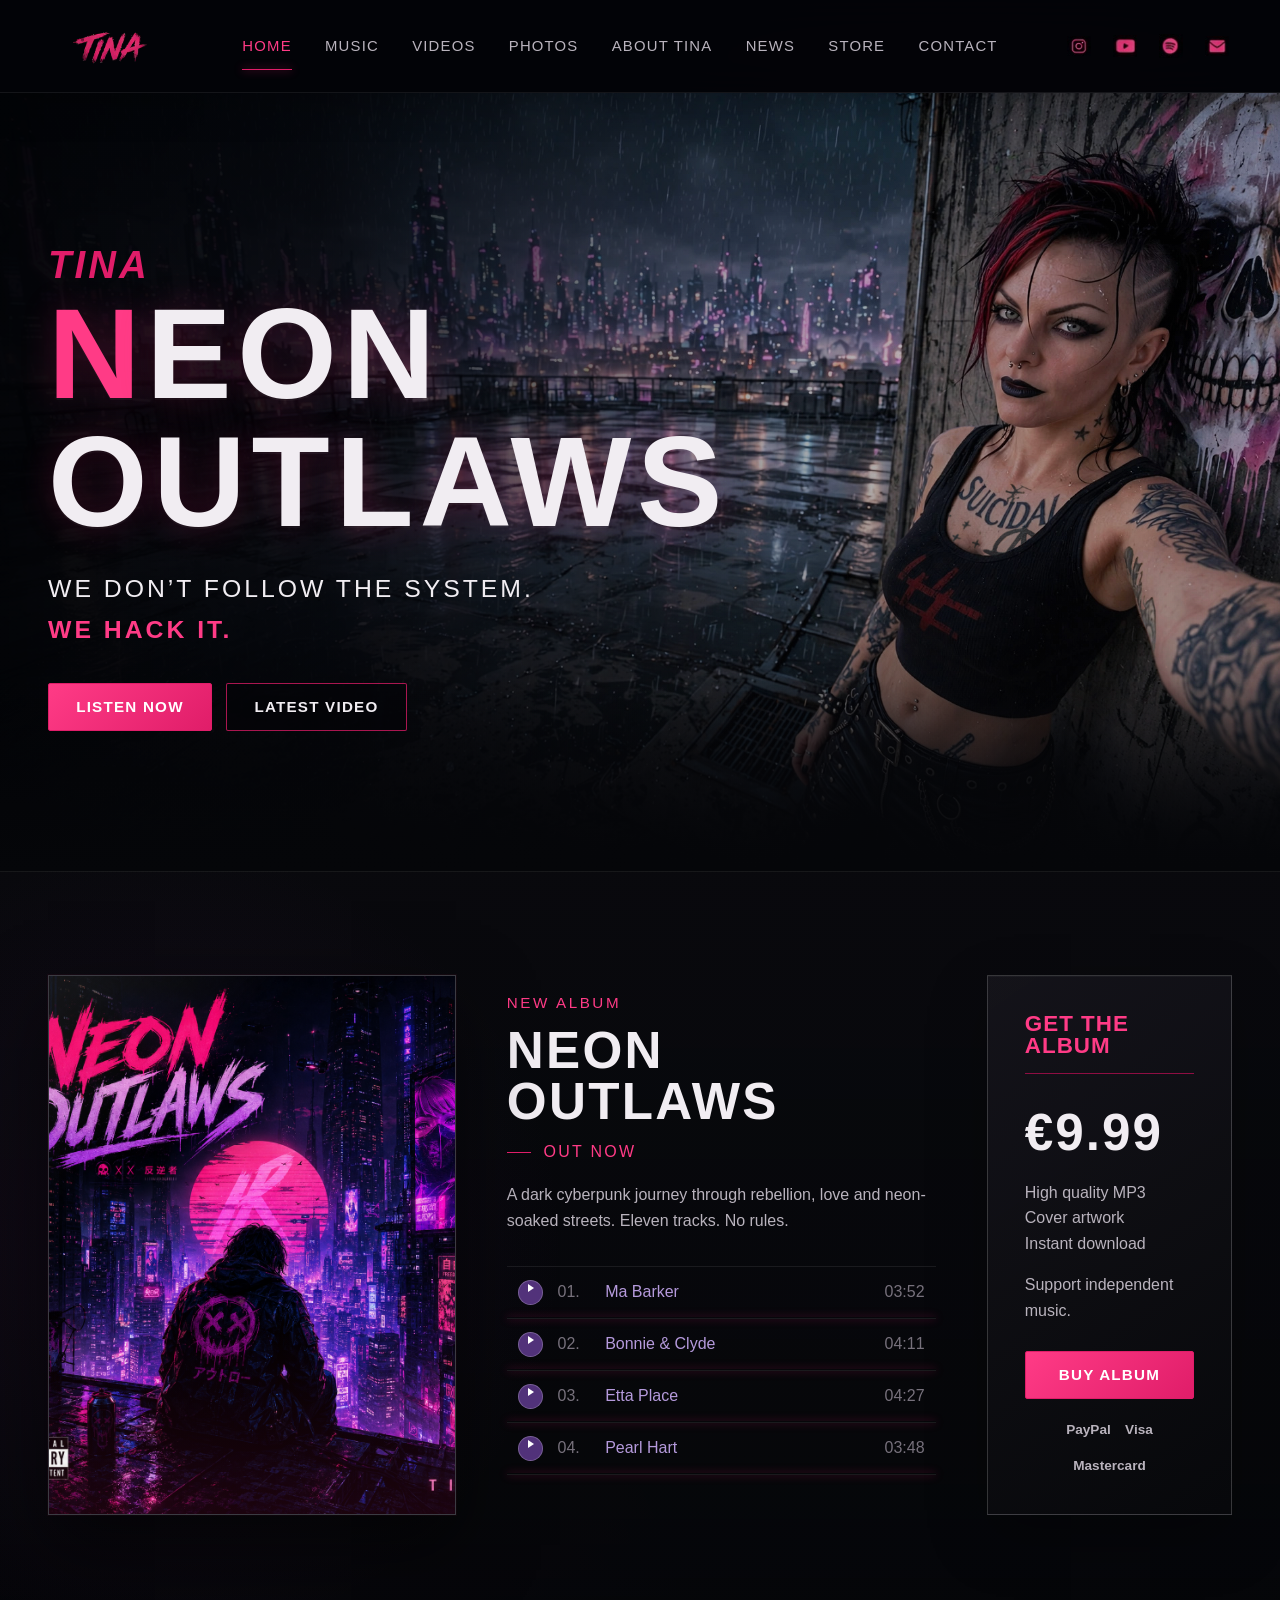
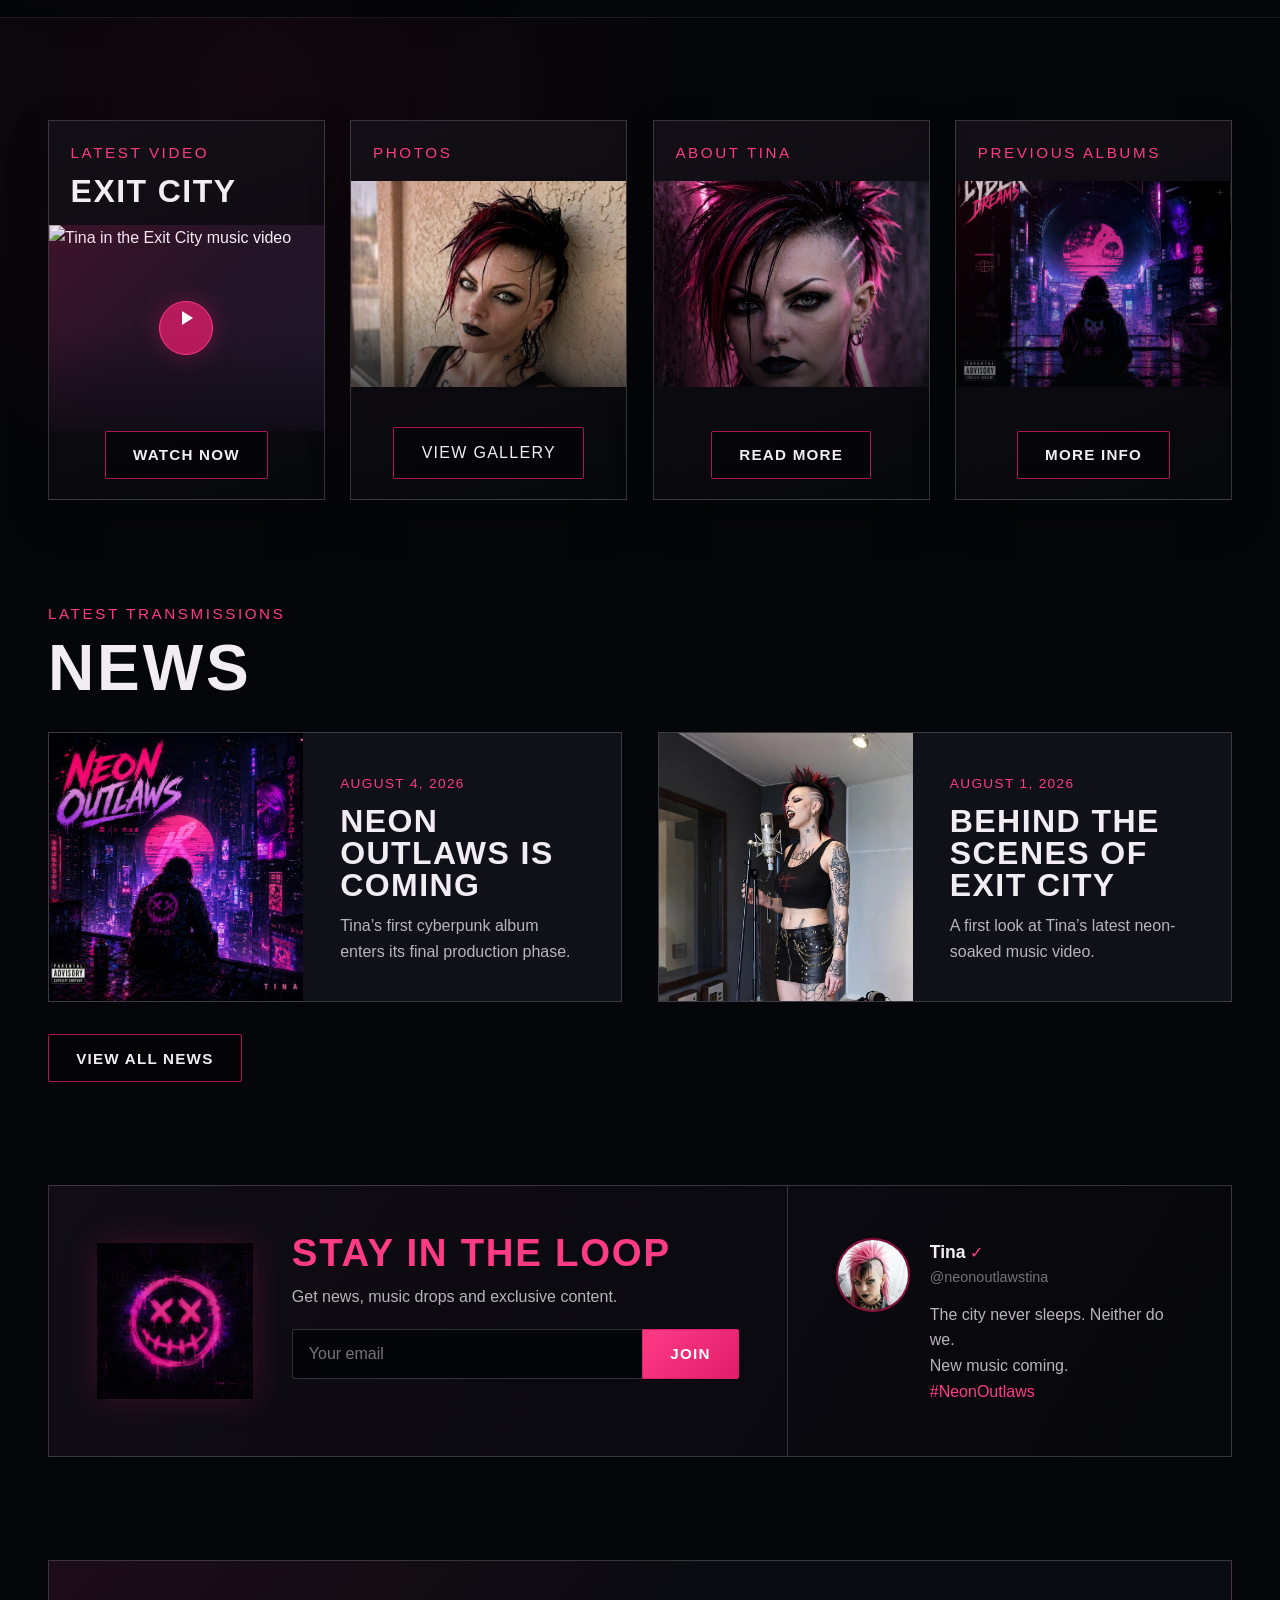
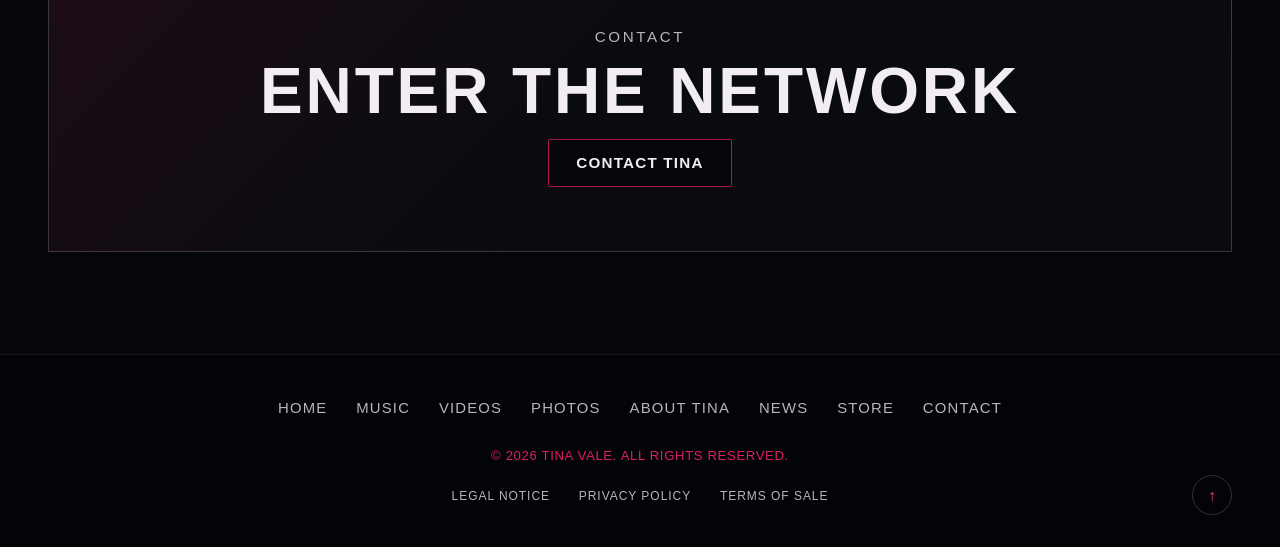
==== index.html @ 56cd0d4b "Add files via upload" ====
<!DOCTYPE html>
<html lang="en">
<head>
    <meta charset="UTF-8">
    <meta name="viewport" content="width=device-width, initial-scale=1.0">

    <title>Tina Vale</title>
    <meta
        name="description"
        content="Official website of Tina. Discover the cyberpunk album Neon Outlaws, music videos, photos, news and exclusive releases."
    >

    <link rel="icon" href="assets/images/favicon.png" type="image/png">
    <link rel="stylesheet" href="assets/css/style.css">

    <!-- Social sharing metadata -->
    <meta property="og:type" content="website">
    <meta property="og:title" content="Tina — Neon Outlaws">
    <meta
        property="og:description"
        content="Enter Tina's cyberpunk universe and discover the album Neon Outlaws."
    >
    <meta property="og:image" content="assets/images/social-preview.jpg">
    <meta property="og:url" content="https://example.com">

    <meta name="twitter:card" content="summary_large_image">
</head>

<body>
    <a class="skip-link" href="#main-content">Skip to main content</a>

    <header class="site-header" id="top">
        <div class="site-header__inner">
            <a class="site-logo" href="#home" aria-label="Tina — Home">
                <img
                    src="assets/images/logo-tina.png"
                    alt="Tina"
                    width="150"
                    height="70"
                >
            </a>

            <button
                class="navigation-toggle"
                type="button"
                aria-expanded="false"
                aria-controls="main-navigation"
                aria-label="Open navigation"
            >
                <span aria-hidden="true"></span>
                <span aria-hidden="true"></span>
                <span aria-hidden="true"></span>
            </button>

            <nav
                class="main-navigation"
                id="main-navigation"
                aria-label="Main navigation"
            >
                <ul class="main-navigation__list">
                    <li><a href="#home" aria-current="page">Home</a></li>
                    <li><a href="#music">Music</a></li>
                    <li><a href="#videos">Videos</a></li>
                    <li><a href="#photos">Photos</a></li>
                    <li><a href="#about">About Tina</a></li>
                    <li><a href="#news">News</a></li>
                    <li><a href="#store">Store</a></li>
                    <li><a href="#contact">Contact</a></li>
                </ul>
            </nav>

            <nav class="social-navigation" aria-label="Social media">
    <ul class="social-navigation__list">
        <li>
            <a
                href="#"
                aria-label="Instagram"
                target="_blank"
                rel="noopener noreferrer"
            >
                <img
                    src="assets/images/icons/instaTina.jpg"
                    alt=""
                    width="24"
                    height="24"
                >
            </a>
        </li>

        <li>
            <a
                href="#"
                aria-label="YouTube"
                target="_blank"
                rel="noopener noreferrer"
            >
                <img
                    src="assets/images/icons/youtubeTina.jpg"
                    alt=""
                    width="24"
                    height="24"
                >
            </a>
        </li>

        <li>
            <a
                href="#"
                aria-label="Spotify"
                target="_blank"
                rel="noopener noreferrer"
            >
                <img
                    src="assets/images/icons/spotifyTina.jpg"
                    alt=""
                    width="24"
                    height="24"
                >
            </a>
        </li>

        <li>
            <a href="#contact" aria-label="Contact Tina">
                <img
                    src="assets/images/icons/emailTina.jpg"
                    alt=""
                    width="24"
                    height="24"
                >
            </a>
        </li>
    </ul>
</nav>
        </div>
    </header>

    <main id="main-content">
        <!-- Hero -->
        <section class="hero" id="home" aria-labelledby="hero-title">
            <div class="hero__media" aria-hidden="true">
                <picture>
                    <source
                        srcset="assets/images/hero-tina.png"
                        type="image/webp"
                    >
                    <img
                        src="assets/images/hero-tina.png"
                        alt=""
                        width="1920"
                        height="1080"
                    >
                </picture>
            </div>

            <div class="hero__content">
                <p class="hero__artist">Tina</p>

                <h1 class="hero__title" id="hero-title">
                    Neon Outlaws
                </h1>

                <p class="hero__tagline">
                    We don’t follow the system.<br>
                    <strong>We hack it.</strong>
                </p>

                <div class="hero__actions">
                    <a class="button button--primary" href="#music">
                        Listen now
                    </a>

                    <a class="button button--secondary" href="#videos">
                        Latest video
                    </a>
                </div>
            </div>
        </section>

        <!-- Album -->
        <section class="album-section" id="music" aria-labelledby="album-title">
            <div class="album-section__inner">
                <figure class="album-cover">
                    <img
                        src="assets/images/neon-outlaws-cover.png"
                        alt="Neon Outlaws album cover by Tina"
                        width="800"
                        height="800"
                    >
                </figure>

                <div class="album-details">
                    <p class="eyebrow">New album</p>
                    <h2 id="album-title">Neon Outlaws</h2>
                    <p class="album-details__status">Out now</p>

                    <p class="album-details__description">
                        A dark cyberpunk journey through rebellion, love and
                        neon-soaked streets. Eleven tracks. No rules.
                    </p>

                    <ol class="track-list" aria-label="Featured album tracks">
                        <li class="track" data-track-id="ma-barker">
                            <button
                                class="track__play"
                                type="button"
                                aria-label="Play Ma Barker"
                            >
                                Play
                            </button>

                            <span class="track__number">01.</span>
                            <span class="track__title">Ma Barker</span>
                            <time class="track__duration" datetime="PT3M52S">
                                03:52
                            </time>

                            <audio preload="none">
                                <source
                                    src="assets/audio/Ma_Barker.mp3"
                                    type="audio/mpeg"
                                >
                            </audio>
                        </li>

                        <li class="track" data-track-id="bonnie-and-clyde">
                            <button
                                class="track__play"
                                type="button"
                                aria-label="Play Bonnie and Clyde"
                            >
                                Play
                            </button>

                            <span class="track__number">02.</span>
                            <span class="track__title">Bonnie &amp; Clyde</span>
                            <time class="track__duration" datetime="PT4M11S">
                                04:11
                            </time>

                            <audio preload="none">
                                <source
                                    src="assets/audio/Bonnie_Clyde.mp3"
                                    type="audio/mpeg"
                                >
                            </audio>
                        </li>

                        <li class="track" data-track-id="Etta Place">
                            <button
                                class="track__play"
                                type="button"
                                aria-label="Play Etta Place"
                            >
                                Play
                            </button>

                            <span class="track__number">03.</span>
                            <span class="track__title">Etta Place</span>
                            <time class="track__duration" datetime="PT4M27S">
                                04:27
                            </time>

                            <audio preload="none">
                                <source
                                    src="assets/audio/Etta_Place.mp3"
                                    type="audio/mpeg"
                                >
                            </audio>
                        </li>

                        <li class="track" data-track-id="pearl-hart">
                            <button
                                class="track__play"
                                type="button"
                                aria-label="Play Pearl Hart"
                            >
                                Play
                            </button>

                            <span class="track__number">04.</span>
                            <span class="track__title">Pearl Hart</span>
                            <time class="track__duration" datetime="PT3M48S">
                                03:48
                            </time>

                            <audio preload="none">
                                <source
                                    src="assets/audio/Pearl_Hart.mp3"
                                    type="audio/mpeg"
                                >
                            </audio>
                        </li>
                    </ol>

                   
                </div>

                <aside
                    class="purchase-card"
                    id="store"
                    aria-labelledby="purchase-title"
                >
                    <h3 id="purchase-title">Get the album</h3>

                    <p class="purchase-card__price">
                        <span class="visually-hidden">Price:</span>
                        €9.99
                    </p>

                    <p>
                        High quality MP3<br>
                        Cover artwork<br>
                        Instant download
                    </p>

                    <p>Support independent music.</p>

                    <button
                        class="button button--primary purchase-button"
                        type="button"
                        data-product-id="neon-outlaws-digital"
                    >
                        Buy album
                    </button>

                    <ul
                        class="payment-methods"
                        aria-label="Future accepted payment methods"
                    >
                        <li>PayPal</li>
                        <li>Visa</li>
                        <li>Mastercard</li>
                    </ul>
                </aside>
            </div>
        </section>

        <!-- Featured content -->
        <section
            class="featured-content"
            aria-labelledby="featured-content-title"
        >
            <h2 class="visually-hidden" id="featured-content-title">
                Discover Tina
            </h2>

            <div class="card-grid">
                <article class="content-card" id="videos">
                    <p class="eyebrow">Latest video</p>
                    <h3>Exit City</h3>

                    <a class="content-card__media" href="videos.html">
                        <img
                            src="assets/images/latest-video.jpg"
                            alt="Tina in the Exit City music video"
                            width="800"
                            height="600"
                            loading="lazy"
                        >
                        <span class="content-card__play" aria-hidden="true">
                            Play
                        </span>
                    </a>

                    <a class="button button--secondary" href="videos.html">
                        Watch now
                    </a>
                </article>

                <article class="content-card" id="photos">
                    <p class="eyebrow">Photos</p>
                    <h3 class="visually-hidden">Photo gallery</h3>

                    <button class="content-card__media gallery-trigger" type="button" aria-haspopup="dialog" aria-controls="photo-gallery-modal">
                        <img
                            src="assets/images/gallery/gallery-01.jpg"
                            alt="Tina — After a recording session"
                            width="800"
                            height="600"
                            loading="lazy"
                        >
                    </button>

                    <button class="button button--secondary gallery-trigger" type="button" aria-haspopup="dialog" aria-controls="photo-gallery-modal">
                        View gallery
                    </button>
                </article>

                <article class="content-card" id="about">
                    <p class="eyebrow">About Tina</p>
                    <h3 class="visually-hidden">Tina's story</h3>

                    <a class="content-card__media" href="about.html">
                        <img
                            src="assets/images/cyberpunk_portrait_neon.jpg"
                            alt="Portrait of Tina"
                            width="800"
                            height="600"
                            loading="lazy"
                        >
                    </a>

                    <a class="button button--secondary" href="about.html">
                        Read more
                    </a>
                </article>

                <article class="content-card">
                    <p class="eyebrow">Previous Albums</p>
                    
                    <div class="content-card__media">
                        <img
                            src="assets/images/cyberdreams.png"
                            alt="Crowd silhouettes under pink stage lights"
                            width="800"
                            height="600"
                            loading="lazy"
                        >
                    </div>

                    <a class="button button--secondary" href="#news">
                        More info
                    </a>
                </article>
            </div>
        </section>

        <!-- News -->
        <section class="news-section" id="news" aria-labelledby="news-title">
            <div class="section-heading">
                <p class="eyebrow">Latest transmissions</p>
                <h2 id="news-title">News</h2>
            </div>

            <div class="news-grid">
                <article class="news-card">
                    <a href="news/neon-outlaws-release.html">
                        <img
                            src="assets/images/neon-outlaws-cover.png"
                            alt=""
                            width="900"
                            height="600"
                            loading="lazy"
                        >

                        <div class="news-card__content">
                            <time datetime="2026-08-04">August 4, 2026</time>
                            <h3>Neon Outlaws is coming</h3>
                            <p>
                                Tina’s first cyberpunk album enters its final
                                production phase.
                            </p>
                        </div>
                    </a>
                </article>

                <article class="news-card">
                    <a href="news/exit-city-video.html">
                        <img
                            src="assets/images/Tina_sing.jpg"
                            alt=""
                            width="900"
                            height="600"
                            loading="lazy"
                        >

                        <div class="news-card__content">
                            <time datetime="2026-08-01">August 1, 2026</time>
                            <h3>Behind the scenes of Exit City</h3>
                            <p>
                                A first look at Tina’s latest neon-soaked
                                music video.
                            </p>
                        </div>
                    </a>
                </article>
            </div>

            <a class="button button--secondary" href="news.html">
                View all news
            </a>
        </section>

        <!-- Newsletter and social post -->
        <section
            class="community-section"
            aria-labelledby="community-title"
        >
            <div class="newsletter">
                <img
                    class="newsletter__symbol"
                    src="assets/images/tina-symbol.png"
                    alt=""
                    width="220"
                    height="220"
                    loading="lazy"
                >

                <div class="newsletter__content">
                    <h2 id="community-title">Stay in the loop</h2>

                    <p>
                        Get news, music drops and exclusive content.
                    </p>

                    <form
                        class="newsletter-form"
                        action="#"
                        method="post"
                    >
                        <label class="visually-hidden" for="newsletter-email">
                            Email address
                        </label>

                        <input
                            id="newsletter-email"
                            name="email"
                            type="email"
                            autocomplete="email"
                            placeholder="Your email"
                            required
                        >

                        <button class="button button--primary" type="submit">
                            Join
                        </button>
                    </form>

                    <p class="form-message" aria-live="polite"></p>
                </div>
            </div>

            <article class="social-post" aria-label="Latest post from Tina">
                <img
                    class="social-post__avatar"
                    src="assets/images/gallery/gallery-05.jpg"
                    alt=""
                    width="120"
                    height="120"
                    loading="lazy"
                >

                <div class="social-post__content">
                    <header>
                        <strong>Tina</strong>
                        <span aria-label="Verified artist">✓</span>
                        <p>@neonoutlawstina</p>
                    </header>

                    <p>
                        The city never sleeps. Neither do we.<br>
                        New music coming.<br>
                        <a href="#">#NeonOutlaws</a>
                    </p>
                </div>
            </article>
        </section>

        <!-- Contact -->
        <section class="contact-section" id="contact" aria-labelledby="contact-title">
            <div class="section-heading">
                <p class="eyebrow">Contact</p>
                <h2 id="contact-title">Enter the network</h2>
            </div>

          

            <a class="button button--secondary" href="mailto:contact@example.com">
                Contact Tina
            </a>
        </section>

        <div class="gallery-modal" id="photo-gallery-modal" role="dialog" aria-modal="true" aria-labelledby="gallery-modal-title" aria-hidden="true">
            <div class="gallery-modal__backdrop" data-gallery-close></div>
            <div class="gallery-modal__dialog">
                <header class="gallery-modal__header">
                    <div><p class="eyebrow">Photos</p><h2 id="gallery-modal-title">Tina Gallery</h2></div>
                    <button class="gallery-modal__close" type="button" aria-label="Close gallery" data-gallery-close>×</button>
                </header>
                <div class="gallery-viewer">
                    <button class="gallery-viewer__arrow gallery-viewer__arrow--previous" type="button" aria-label="Previous photo" data-gallery-previous>‹</button>
                    <figure class="gallery-viewer__figure">
                        <img class="gallery-viewer__image" src="assets/images/gallery/gallery-01.jpg" alt="Tina after a recording session" width="1400" height="900">
                        <figcaption class="gallery-viewer__caption"><span data-gallery-caption>Tina — After a recording session</span><span class="gallery-viewer__counter" data-gallery-counter>1 / 6</span></figcaption>
                    </figure>
                    <button class="gallery-viewer__arrow gallery-viewer__arrow--next" type="button" aria-label="Next photo" data-gallery-next>›</button>
                </div>
                <div class="gallery-thumbnails" aria-label="Choose a photo">
                    <button class="gallery-thumbnail is-active" type="button" data-gallery-index="0" aria-label="View photo 1" aria-current="true"><img src="assets/images/gallery/gallery-01.jpg" alt="Tina after a recording session" width="240" height="160" loading="lazy"></button>
                    <button class="gallery-thumbnail" type="button" data-gallery-index="1" aria-label="View photo 2"><img src="assets/images/gallery/gallery-02.jpg" alt="Tina is eating an ice cream in her friend's yard" width="240" height="160" loading="lazy"></button>
                    <button class="gallery-thumbnail" type="button" data-gallery-index="2" aria-label="View photo 3"><img src="assets/images/gallery/gallery-03.jpg" alt="Tina as a vampire" width="240" height="160" loading="lazy"></button>
                    <button class="gallery-thumbnail" type="button" data-gallery-index="3" aria-label="View photo 4"><img src="assets/images/gallery/gallery-04.jpg" alt="Tina nun cosplay" width="240" height="160" loading="lazy"></button>
                    <button class="gallery-thumbnail" type="button" data-gallery-index="4" aria-label="View photo 5"><img src="assets/images/gallery/gallery-05.jpg" alt="Tina younger" width="240" height="160" loading="lazy"></button>
                    <button class="gallery-thumbnail" type="button" data-gallery-index="5" aria-label="View photo 6"><img src="assets/images/gallery/gallery-06.jpg" alt="Tina watches TV" width="240" height="160" loading="lazy"></button>
                </div>
            </div>
        </div>

    </main>

    <footer class="site-footer">
        <nav class="footer-navigation" aria-label="Footer navigation">
            <ul>
                <li><a href="#home">Home</a></li>
                <li><a href="#music">Music</a></li>
                <li><a href="#videos">Videos</a></li>
                <li><a href="#photos">Photos</a></li>
                <li><a href="#about">About Tina</a></li>
                <li><a href="#news">News</a></li>
                <li><a href="#store">Store</a></li>
                <li><a href="#contact">Contact</a></li>
            </ul>
        </nav>

        <p>
            © 2026 Tina Vale. All rights reserved.
        </p>

        <nav class="legal-navigation" aria-label="Legal information">
            <ul>
                <li><a href="legal-notice.html">Legal notice</a></li>
                <li><a href="privacy-policy.html">Privacy policy</a></li>
                <li><a href="terms-of-sale.html">Terms of sale</a></li>
            </ul>
        </nav>

        <a class="back-to-top" href="#top" aria-label="Back to top">
            ↑
        </a>
    </footer>

    <script src="assets/js/app.js" defer></script>
</body>
</html>
---- assets/css/style.css ----
/* =========================================================
   TINA — NEON OUTLAWS
   First visual pass
   ========================================================= */

/* ---------- Design tokens ---------- */

:root {
    --color-bg: #050609;
    --color-bg-soft: #090a0f;
    --color-panel: rgba(12, 12, 17, 0.9);
    --color-panel-soft: rgba(18, 15, 23, 0.82);
    --color-text: #f1edf2;
    --color-text-soft: #b9b3bd;
    --color-text-muted: #77717c;
    --color-accent: #e01d69;
    --color-accent-light: #ff3b86;
    --color-accent-dark: #8e0e43;
    --color-purple: #7b4bb7;
    --color-border: rgba(255, 255, 255, 0.18);
    --color-border-accent: rgba(224, 29, 105, 0.75);
    --color-shadow: rgba(0, 0, 0, 0.55);

    --font-heading: "Arial Narrow", "Roboto Condensed", "Franklin Gothic Condensed",
        Impact, sans-serif;
    --font-body: Inter, Arial, Helvetica, sans-serif;

    --site-width: 1440px;
    --header-height: 92px;
    --section-space: clamp(4rem, 8vw, 8rem);
    --gutter: clamp(1rem, 4vw, 3rem);

    --radius-small: 2px;
    --radius-medium: 5px;

    --transition-fast: 160ms ease;
    --transition-normal: 280ms ease;
}

/* ---------- Reset and base ---------- */

*,
*::before,
*::after {
    box-sizing: border-box;
}

html {
    scroll-behavior: smooth;
    scroll-padding-top: calc(var(--header-height) + 1rem);
}

body {
    margin: 0;
    min-width: 320px;
    overflow-x: hidden;
    background:
        radial-gradient(circle at 75% 10%, rgba(115, 23, 105, 0.1), transparent 32rem),
        radial-gradient(circle at 20% 45%, rgba(224, 29, 105, 0.06), transparent 28rem),
        var(--color-bg);
    color: var(--color-text);
    font-family: var(--font-body);
    font-size: 1rem;
    line-height: 1.6;
    -webkit-font-smoothing: antialiased;
    text-rendering: optimizeLegibility;
}

body::before {
    position: fixed;
    inset: 0;
    z-index: 9999;
    pointer-events: none;
    content: "";
    opacity: 0.025;
    background-image:
        repeating-linear-gradient(
            0deg,
            transparent 0,
            transparent 2px,
            rgba(255, 255, 255, 0.35) 3px
        );
}

img,
picture,
video,
canvas,
svg {
    display: block;
    max-width: 100%;
}

img {
    height: auto;
}

button,
input,
textarea,
select {
    font: inherit;
}

button,
a {
    -webkit-tap-highlight-color: transparent;
}

button {
    border: 0;
}

a {
    color: inherit;
    text-decoration: none;
}

ul,
ol {
    margin: 0;
    padding: 0;
}

li {
    list-style: none;
}

h1,
h2,
h3,
p,
figure {
    margin-top: 0;
}

h1,
h2,
h3 {
    margin-bottom: 0.75rem;
    font-family: var(--font-heading);
    font-weight: 700;
    line-height: 1;
    letter-spacing: 0.045em;
    text-transform: uppercase;
}

h1 {
    font-size: clamp(3.5rem, 10vw, 9rem);
}

h2 {
    font-size: clamp(2.3rem, 5vw, 4.8rem);
}

h3 {
    font-size: clamp(1.4rem, 2.5vw, 2rem);
}

p {
    margin-bottom: 1rem;
}

::selection {
    background: var(--color-accent);
    color: #fff;
}

/* ---------- Helpers ---------- */

.visually-hidden {
    position: absolute !important;
    width: 1px !important;
    height: 1px !important;
    padding: 0 !important;
    overflow: hidden !important;
    clip: rect(0, 0, 0, 0) !important;
    white-space: nowrap !important;
    border: 0 !important;
}

.skip-link {
    position: fixed;
    top: 1rem;
    left: 1rem;
    z-index: 10000;
    padding: 0.75rem 1rem;
    transform: translateY(-160%);
    background: var(--color-accent);
    color: #fff;
    font-weight: 700;
}

.skip-link:focus {
    transform: translateY(0);
}

.eyebrow {
    margin-bottom: 0.6rem;
    color: var(--color-accent-light);
    font-family: var(--font-heading);
    font-size: 0.95rem;
    letter-spacing: 0.17em;
    text-transform: uppercase;
}

.section-heading {
    margin-bottom: 2rem;
}

/* ---------- Buttons ---------- */

.button {
    display: inline-flex;
    min-height: 48px;
    align-items: center;
    justify-content: center;
    gap: 0.6rem;
    padding: 0.75rem 1.7rem;
    border: 1px solid var(--color-border-accent);
    border-radius: var(--radius-small);
    cursor: pointer;
    font-family: var(--font-heading);
    font-size: 0.95rem;
    font-weight: 700;
    letter-spacing: 0.08em;
    line-height: 1;
    text-align: center;
    text-transform: uppercase;
    transition:
        transform var(--transition-fast),
        background-color var(--transition-fast),
        border-color var(--transition-fast),
        box-shadow var(--transition-fast),
        color var(--transition-fast);
}

.button:hover {
    transform: translateY(-2px);
    border-color: var(--color-accent-light);
    box-shadow: 0 10px 30px rgba(224, 29, 105, 0.17);
}

.button:active {
    transform: translateY(0);
}

.button:focus-visible,
a:focus-visible,
button:focus-visible,
input:focus-visible {
    outline: 2px solid var(--color-accent-light);
    outline-offset: 4px;
}

.button--primary {
    border-color: var(--color-accent);
    background:
        linear-gradient(135deg, var(--color-accent-light), var(--color-accent));
    color: #fff;
}

.button--primary:hover {
    background:
        linear-gradient(135deg, #ff5a99, var(--color-accent-light));
}

.button--secondary {
    background: rgba(4, 4, 8, 0.58);
    color: var(--color-text);
}

/* ---------- Header ---------- */

.site-header {
    position: sticky;
    top: 0;
    z-index: 1000;
    min-height: var(--header-height);
    border-bottom: 1px solid rgba(255, 255, 255, 0.07);
    background: rgba(3, 4, 7, 0.88);
    box-shadow: 0 14px 35px rgba(0, 0, 0, 0.22);
    backdrop-filter: blur(18px);
}

.site-header__inner {
    display: grid;
    width: min(100% - (2 * var(--gutter)), var(--site-width));
    min-height: var(--header-height);
    margin-inline: auto;
    grid-template-columns: auto 1fr auto;
    align-items: center;
    gap: clamp(1.5rem, 4vw, 4rem);
}

.site-logo {
    position: relative;
    display: inline-flex;
    align-items: center;
}

.site-logo::after {
    position: absolute;
    right: 5%;
    bottom: 3px;
    left: 5%;
    height: 1px;
    content: "";
    opacity: 0;
    background: var(--color-accent);
    box-shadow: 0 0 12px var(--color-accent);
    transform: scaleX(0);
    transition:
        opacity var(--transition-normal),
        transform var(--transition-normal);
}

.site-logo:hover::after {
    opacity: 1;
    transform: scaleX(1);
}

.site-logo img {
    width: clamp(105px, 10vw, 150px);
    max-height: 66px;
    object-fit: contain;
}

.main-navigation__list,
.social-navigation__list {
    display: flex;
    align-items: center;
}

.main-navigation__list {
    justify-content: center;
    gap: clamp(1rem, 2.6vw, 2.5rem);
}

.main-navigation a,
.footer-navigation a,
.legal-navigation a {
    position: relative;
    color: var(--color-text-soft);
    font-family: var(--font-heading);
    font-size: 0.93rem;
    letter-spacing: 0.08em;
    text-transform: uppercase;
    transition: color var(--transition-fast);
}

.main-navigation a::after {
    position: absolute;
    right: 0;
    bottom: -1rem;
    left: 0;
    height: 1px;
    content: "";
    background: var(--color-accent);
    box-shadow: 0 0 8px var(--color-accent);
    transform: scaleX(0);
    transition: transform var(--transition-fast);
}

.main-navigation a:hover,
.main-navigation a[aria-current="page"],
.footer-navigation a:hover,
.legal-navigation a:hover {
    color: var(--color-accent-light);
}

.main-navigation a:hover::after,
.main-navigation a[aria-current="page"]::after {
    transform: scaleX(1);
}

.social-navigation__list {
    gap: 1rem;
}

.social-navigation a {
    display: grid;
    width: 30px;
    height: 30px;
    place-items: center;
    color: var(--color-accent);
    font-size: 0;
    transition:
        color var(--transition-fast),
        transform var(--transition-fast);
}



.social-navigation a:hover {
    color: var(--color-accent-light);
    transform: translateY(-2px) scale(1.08);
}

.navigation-toggle {
    display: none;
}

/* ---------- Hero ---------- */

.hero {
    position: relative;
    display: grid;
    min-height: min(760px, calc(100svh - var(--header-height)));
    overflow: hidden;
    isolation: isolate;
}

.hero__media {
    position: absolute;
    inset: 0;
    z-index: -3;
}

.hero__media picture,
.hero__media img {
    width: 100%;
    height: 100%;
}

.hero__media img {
    object-fit: cover;
    object-position: center 30%;
}

.hero::before {
    position: absolute;
    inset: 0;
    z-index: -2;
    content: "";
    background:
        linear-gradient(
            90deg,
            rgba(2, 3, 6, 0.98) 0%,
            rgba(3, 4, 8, 0.91) 25%,
            rgba(5, 5, 9, 0.36) 57%,
            rgba(4, 4, 8, 0.12) 100%
        ),
        linear-gradient(
            0deg,
            var(--color-bg) 0%,
            rgba(5, 6, 9, 0.12) 30%,
            transparent 60%
        );
}

.hero::after {
    position: absolute;
    inset: auto 0 0;
    z-index: -1;
    height: 12rem;
    content: "";
    background: linear-gradient(transparent, var(--color-bg));
}

.hero__content {
    width: min(100% - (2 * var(--gutter)), var(--site-width));
    margin: auto;
    padding-block: clamp(5rem, 11vw, 9rem);
}

.hero__content > * {
    max-width: 660px;
}

.hero__artist {
    margin-bottom: -0.3rem;
    color: var(--color-accent);
    font-family: var(--font-heading);
    font-size: clamp(1.5rem, 3vw, 2.5rem);
    font-style: italic;
    font-weight: 800;
    letter-spacing: 0.08em;
    text-transform: uppercase;
}

.hero__title {
    max-width: 800px;
    margin-bottom: 1.4rem;
    color: var(--color-text);
    text-shadow:
        0 2px 0 rgba(255, 255, 255, 0.04),
        0 0 35px rgba(224, 29, 105, 0.24);
}

.hero__title::first-letter {
    color: var(--color-accent-light);
}

.hero__tagline {
    max-width: 540px;
    margin-bottom: 2rem;
    color: var(--color-text);
    font-family: var(--font-heading);
    font-size: clamp(1.1rem, 2vw, 1.55rem);
    letter-spacing: 0.12em;
    line-height: 1.65;
    text-transform: uppercase;
}

.hero__tagline strong {
    color: var(--color-accent-light);
}

.hero__actions {
    display: flex;
    flex-wrap: wrap;
    gap: 0.9rem;
}

/* ---------- Album ---------- */

.album-section {
    position: relative;
    padding: var(--section-space) var(--gutter);
    border-top: 1px solid rgba(255, 255, 255, 0.07);
    border-bottom: 1px solid rgba(255, 255, 255, 0.07);
    background:
        radial-gradient(circle at 13% 50%, rgba(126, 30, 151, 0.09), transparent 25rem),
        linear-gradient(180deg, rgba(11, 11, 16, 0.62), rgba(5, 6, 9, 0.96));
}

.album-section__inner {
    display: grid;
    width: min(100%, var(--site-width));
    margin-inline: auto;
    grid-template-columns: minmax(280px, 0.95fr) minmax(320px, 1fr) minmax(245px, 0.52fr);
    align-items: stretch;
    gap: clamp(2rem, 4vw, 4rem);
}

.album-cover {
    position: relative;
    margin: 0;
    overflow: hidden;
    border: 1px solid var(--color-border);
    background: #0d0d13;
    box-shadow:
        0 30px 70px var(--color-shadow),
        0 0 0 1px rgba(224, 29, 105, 0.05);
}

.album-cover::after {
    position: absolute;
    inset: 0;
    content: "";
    pointer-events: none;
    background:
        linear-gradient(135deg, rgba(255, 255, 255, 0.09), transparent 25%),
        linear-gradient(0deg, rgba(224, 29, 105, 0.12), transparent 40%);
    mix-blend-mode: screen;
}

.album-cover img {
    width: 100%;
    height: 100%;
    min-height: 520px;
    object-fit: cover;
    transition: transform 700ms ease;
}

.album-cover:hover img {
    transform: scale(1.025);
}

.album-details {
    align-self: center;
    padding-block: 1rem;
}

.album-details h2 {
    font-size: clamp(2.2rem, 4vw, 4rem);
}

.album-details__status {
    position: relative;
    margin-bottom: 1.1rem;
    padding-left: 2.3rem;
    color: var(--color-accent-light);
    font-family: var(--font-heading);
    letter-spacing: 0.14em;
    text-transform: uppercase;
}

.album-details__status::before {
    position: absolute;
    top: 50%;
    left: 0;
    width: 1.5rem;
    height: 1px;
    content: "";
    background: var(--color-accent);
}

.album-details__description {
    max-width: 580px;
    color: var(--color-text-soft);
}

.track-list {
    margin-block: 2rem 1.5rem;
    border-top: 1px solid rgba(255, 255, 255, 0.08);
}

.track {
    display: grid;
    min-height: 52px;
    padding: 0.55rem 0.7rem;
    border-bottom: 1px solid rgba(255, 255, 255, 0.08);
    grid-template-columns: 34px 42px minmax(0, 1fr) auto;
    align-items: center;
    gap: 0.35rem;
    color: var(--color-text-soft);
    transition:
        background-color var(--transition-fast),
        color var(--transition-fast),
        padding-left var(--transition-fast);
}

.track:hover {
    padding-left: 1rem;
    background: linear-gradient(
        90deg,
        rgba(224, 29, 105, 0.14),
        rgba(123, 75, 183, 0.04),
        transparent
    );
    color: var(--color-text);
}

.track__play {
    display: grid;
    width: 25px;
    height: 25px;
    padding: 0;
    place-items: center;
    overflow: hidden;
    border: 1px solid rgba(255, 255, 255, 0.22);
    border-radius: 50%;
    background: rgba(123, 75, 183, 0.65);
    color: transparent;
    cursor: pointer;
    font-size: 0;
    transition:
        transform var(--transition-fast),
        background-color var(--transition-fast);
}

.track__play::before {
    margin-left: 2px;
    border-top: 4px solid transparent;
    border-bottom: 4px solid transparent;
    border-left: 6px solid #fff;
    content: "";
}

.track__play:hover {
    background: var(--color-accent);
    transform: scale(1.1);
}

.track__number {
    color: var(--color-text-muted);
    font-variant-numeric: tabular-nums;
}

.track__title {
    overflow: hidden;
    color: #b59adc;
    text-overflow: ellipsis;
    white-space: nowrap;
}

.track__duration {
    color: var(--color-text-muted);
    font-variant-numeric: tabular-nums;
}

.track audio {
    display: none;
}

.purchase-card {
    display: flex;
    min-height: 100%;
    padding: clamp(1.5rem, 3vw, 2.3rem);
    border: 1px solid var(--color-border);
    background:
        linear-gradient(145deg, rgba(21, 20, 26, 0.94), rgba(7, 8, 11, 0.98));
    box-shadow:
        inset 0 1px 0 rgba(255, 255, 255, 0.035),
        0 22px 55px rgba(0, 0, 0, 0.28);
    flex-direction: column;
}

.purchase-card h3 {
    padding-bottom: 1rem;
    border-bottom: 1px solid var(--color-accent-dark);
    color: var(--color-accent-light);
    font-size: 1.4rem;
}

.purchase-card__price {
    margin-block: 0.35rem;
    color: var(--color-text);
    font-family: var(--font-heading);
    font-size: clamp(2.2rem, 4vw, 3.4rem);
    font-weight: 700;
    letter-spacing: 0.04em;
}

.purchase-card p:not(.purchase-card__price) {
    color: var(--color-text-soft);
}

.purchase-button {
    width: 100%;
    margin-top: auto;
}

.payment-methods {
    display: flex;
    margin-top: 1.25rem;
    flex-wrap: wrap;
    justify-content: center;
    gap: 0.9rem;
    color: var(--color-text-soft);
    font-size: 0.85rem;
    font-weight: 700;
}

/* ---------- Featured cards ---------- */

.featured-content,
.news-section,
.community-section,
.contact-section {
    width: min(100% - (2 * var(--gutter)), var(--site-width));
    margin-inline: auto;
}

.featured-content {
    padding-block: var(--section-space);
}

.card-grid {
    display: grid;
    grid-template-columns: repeat(4, minmax(0, 1fr));
    gap: clamp(1rem, 2vw, 1.7rem);
}

.content-card {
    display: flex;
    min-width: 0;
    overflow: hidden;
    border: 1px solid var(--color-border);
    background:
        linear-gradient(160deg, rgba(20, 16, 24, 0.88), rgba(7, 8, 11, 0.96));
    box-shadow: 0 18px 40px rgba(0, 0, 0, 0.22);
    flex-direction: column;
    transition:
        transform var(--transition-normal),
        border-color var(--transition-normal),
        box-shadow var(--transition-normal);
}

.content-card:hover {
    border-color: rgba(224, 29, 105, 0.58);
    box-shadow:
        0 26px 52px rgba(0, 0, 0, 0.35),
        0 0 24px rgba(224, 29, 105, 0.08);
    transform: translateY(-6px);
}

.content-card > .eyebrow,
.content-card > h3 {
    margin-inline: 1.35rem;
}

.content-card > .eyebrow {
    margin-top: 1.25rem;
}

.content-card__media {
    position: relative;
    display: block;
    aspect-ratio: 4 / 3;
    margin-top: 0.35rem;
    overflow: hidden;
    background:
        linear-gradient(135deg, rgba(224, 29, 105, 0.13), rgba(123, 75, 183, 0.12)),
        #111118;
}

.content-card__media::after {
    position: absolute;
    inset: 0;
    content: "";
    pointer-events: none;
    background:
        linear-gradient(0deg, rgba(6, 7, 10, 0.62), transparent 50%),
        linear-gradient(135deg, rgba(224, 29, 105, 0.1), transparent 45%);
}

.content-card__media img {
    width: 100%;
    height: 100%;
    object-fit: cover;
    filter: saturate(0.9) contrast(1.04);
    transition:
        filter var(--transition-normal),
        transform 700ms ease;
}

.content-card:hover .content-card__media img {
    filter: saturate(1.12) contrast(1.08);
    transform: scale(1.04);
}

.content-card__play {
    position: absolute;
    top: 50%;
    left: 50%;
    z-index: 2;
    display: grid;
    width: 54px;
    height: 54px;
    place-items: center;
    border: 1px solid var(--color-accent-light);
    border-radius: 50%;
    background: rgba(224, 29, 105, 0.78);
    color: #fff;
    font-size: 0;
    transform: translate(-50%, -50%);
    box-shadow: 0 0 25px rgba(224, 29, 105, 0.35);
}

.content-card__play::before {
    margin-left: 3px;
    border-top: 7px solid transparent;
    border-bottom: 7px solid transparent;
    border-left: 11px solid #fff;
    content: "";
}

.content-card > .button {
    align-self: center;
    margin: 1.25rem;
    margin-top: auto;
}

/* ---------- News ---------- */

.news-section {
    padding-bottom: var(--section-space);
}

.news-grid {
    display: grid;
    margin-bottom: 2rem;
    grid-template-columns: repeat(2, minmax(0, 1fr));
    gap: clamp(1.2rem, 3vw, 2.2rem);
}

.news-card {
    overflow: hidden;
    border: 1px solid var(--color-border);
    background: var(--color-panel);
    transition:
        border-color var(--transition-normal),
        transform var(--transition-normal);
}

.news-card:hover {
    border-color: var(--color-border-accent);
    transform: translateY(-4px);
}

.news-card > a {
    display: grid;
    height: 100%;
    grid-template-columns: minmax(170px, 0.8fr) 1fr;
}

.news-card img {
    width: 100%;
    height: 100%;
    min-height: 250px;
    object-fit: cover;
}

.news-card__content {
    align-self: center;
    padding: clamp(1.4rem, 3vw, 2.3rem);
}

.news-card time {
    color: var(--color-accent-light);
    font-family: var(--font-heading);
    font-size: 0.85rem;
    letter-spacing: 0.1em;
    text-transform: uppercase;
}

.news-card h3 {
    margin-top: 0.6rem;
}

.news-card p {
    margin-bottom: 0;
    color: var(--color-text-soft);
}

/* ---------- Community ---------- */

.community-section {
    display: grid;
    margin-bottom: var(--section-space);
    border: 1px solid var(--color-border);
    background:
        linear-gradient(120deg, rgba(18, 13, 22, 0.9), rgba(7, 8, 11, 0.96));
    grid-template-columns: minmax(0, 1.25fr) minmax(300px, 0.75fr);
}

.newsletter {
    display: grid;
    padding: clamp(1.5rem, 4vw, 3rem);
    border-right: 1px solid var(--color-border);
    grid-template-columns: minmax(120px, 0.35fr) minmax(0, 1fr);
    align-items: center;
    gap: clamp(1rem, 3vw, 2.5rem);
}

.newsletter__symbol {
    width: min(100%, 190px);
    justify-self: center;
    opacity: 0.88;
    filter: drop-shadow(0 0 16px rgba(224, 29, 105, 0.25));
}

.newsletter h2 {
    color: var(--color-accent-light);
    font-size: clamp(1.6rem, 3vw, 2.6rem);
}

.newsletter p {
    color: var(--color-text-soft);
}

.newsletter-form {
    display: flex;
    margin-top: 1.2rem;
}

.newsletter-form input {
    min-width: 0;
    min-height: 48px;
    padding: 0.7rem 1rem;
    border: 1px solid var(--color-border);
    border-right: 0;
    border-radius: var(--radius-small) 0 0 var(--radius-small);
    outline: 0;
    background: rgba(2, 3, 6, 0.7);
    color: var(--color-text);
    flex: 1;
}

.newsletter-form input::placeholder {
    color: var(--color-text-muted);
}

.newsletter-form .button {
    border-radius: 0 var(--radius-small) var(--radius-small) 0;
}

.form-message {
    min-height: 1.5em;
    margin: 0.5rem 0 0;
    font-size: 0.9rem;
}

.social-post {
    display: grid;
    padding: clamp(1.5rem, 4vw, 3rem);
    grid-template-columns: auto minmax(0, 1fr);
    align-content: center;
    gap: 1.25rem;
}

.social-post__avatar {
    width: 74px;
    height: 74px;
    border: 2px solid var(--color-accent-dark);
    border-radius: 50%;
    object-fit: cover;
}

.social-post header {
    margin-bottom: 0.8rem;
}

.social-post header strong {
    font-size: 1.1rem;
}

.social-post header span {
    color: var(--color-accent-light);
}

.social-post header p {
    margin: 0;
    color: var(--color-text-muted);
    font-size: 0.9rem;
}

.social-post__content > p {
    margin: 0;
    color: var(--color-text-soft);
}

.social-post a {
    color: var(--color-accent-light);
}

/* ---------- Contact ---------- */

.contact-section {
    margin-bottom: var(--section-space);
    padding: clamp(2rem, 5vw, 4rem);
    border: 1px solid var(--color-border);
    background:
        linear-gradient(135deg, rgba(224, 29, 105, 0.09), transparent 45%),
        var(--color-panel);
    text-align: center;
}

.contact-section .section-heading {
    margin-bottom: 1rem;
}

.contact-section p {
    max-width: 620px;
    margin-inline: auto;
    color: var(--color-text-soft);
}

/* ---------- Footer ---------- */

.site-footer {
    position: relative;
    padding: 2.5rem var(--gutter);
    border-top: 1px solid rgba(255, 255, 255, 0.08);
    background: #030407;
    color: var(--color-text-muted);
    text-align: center;
}

.footer-navigation ul,
.legal-navigation ul {
    display: flex;
    flex-wrap: wrap;
    justify-content: center;
    gap: 0.8rem 1.8rem;
}

.site-footer > p {
    margin-block: 1.5rem 1rem;
    color: var(--color-accent);
    font-size: 0.82rem;
    letter-spacing: 0.05em;
    text-transform: uppercase;
}

.legal-navigation a {
    font-size: 0.75rem;
}

.back-to-top {
    position: absolute;
    right: var(--gutter);
    bottom: 2rem;
    display: grid;
    width: 40px;
    height: 40px;
    place-items: center;
    border: 1px solid var(--color-border);
    border-radius: 50%;
    color: var(--color-accent-light);
    transition:
        border-color var(--transition-fast),
        background-color var(--transition-fast),
        transform var(--transition-fast);
}

.back-to-top:hover {
    border-color: var(--color-accent);
    background: rgba(224, 29, 105, 0.1);
    transform: translateY(-3px);
}

/* ---------- Missing image placeholders ---------- */

img[src=""],
img:not([src]) {
    visibility: hidden;
}

.album-cover,
.content-card__media,
.news-card,
.social-post__avatar,
.hero__media {
    background-color: #101018;
}

/* ---------- Responsive ---------- */

@media (max-width: 1180px) {
    .site-header__inner {
        grid-template-columns: auto 1fr;
    }

    .social-navigation {
        display: none;
    }

    .album-section__inner {
        grid-template-columns: minmax(280px, 0.9fr) minmax(320px, 1.1fr);
    }

    .purchase-card {
        grid-column: 1 / -1;
        min-height: auto;
    }

    .purchase-button {
        width: min(100%, 360px);
        margin-top: 1rem;
    }

    .card-grid {
        grid-template-columns: repeat(2, minmax(0, 1fr));
    }
}

@media (max-width: 900px) {
    :root {
        --header-height: auto;
    }

    html {
        scroll-padding-top: 1rem;
    }

    .site-header {
        position: relative;
    }

    .site-header__inner {
        display: flex;
        padding-block: 1rem;
        flex-wrap: wrap;
        justify-content: space-between;
        gap: 1rem;
    }

    .main-navigation {
        width: 100%;
        order: 3;
        overflow-x: auto;
        scrollbar-width: thin;
    }

    .main-navigation__list {
        width: max-content;
        min-width: 100%;
        padding-block: 0.55rem 0.2rem;
        justify-content: flex-start;
    }

    .main-navigation a::after {
        bottom: -0.5rem;
    }

    .hero {
        min-height: 690px;
    }

    .hero__media img {
        object-position: 60% center;
    }

    .hero::before {
        background:
            linear-gradient(
                90deg,
                rgba(2, 3, 6, 0.96) 0%,
                rgba(3, 4, 8, 0.79) 48%,
                rgba(5, 5, 9, 0.22) 100%
            ),
            linear-gradient(0deg, var(--color-bg), transparent 50%);
    }

    .album-section__inner {
        grid-template-columns: 1fr;
    }

    .album-cover {
        width: min(100%, 650px);
        justify-self: center;
    }

    .album-cover img {
        min-height: auto;
        aspect-ratio: 1 / 1;
    }

    .news-card > a {
        grid-template-columns: 1fr;
    }

    .news-card img {
        min-height: 220px;
        aspect-ratio: 16 / 9;
    }

    .community-section {
        grid-template-columns: 1fr;
    }

    .newsletter {
        border-right: 0;
        border-bottom: 1px solid var(--color-border);
    }
}

@media (max-width: 680px) {
    :root {
        --gutter: 1rem;
        --section-space: 4.2rem;
    }

    body {
        font-size: 0.96rem;
    }

    .site-logo img {
        width: 110px;
    }

    .main-navigation__list {
        gap: 1.35rem;
    }

    .main-navigation a {
        font-size: 0.82rem;
    }

    .hero {
        min-height: 650px;
    }

    .hero__media img {
        object-position: 66% center;
    }

    .hero::before {
        background:
            linear-gradient(
                90deg,
                rgba(2, 3, 6, 0.92),
                rgba(3, 4, 8, 0.6) 65%,
                rgba(4, 4, 8, 0.28)
            ),
            linear-gradient(0deg, var(--color-bg), transparent 52%);
    }

    .hero__content {
        display: flex;
        min-height: 650px;
        padding-top: 6rem;
        padding-bottom: 4rem;
        justify-content: flex-end;
        flex-direction: column;
    }

    .hero__title {
        font-size: clamp(3.6rem, 18vw, 6rem);
    }

    .hero__tagline {
        font-size: 1rem;
    }

    .hero__actions {
        align-items: stretch;
        flex-direction: column;
    }

    .hero__actions .button {
        width: 100%;
    }

    .album-details h2 {
        font-size: clamp(2.4rem, 12vw, 3.7rem);
    }

    .track {
        grid-template-columns: 30px 36px minmax(0, 1fr) auto;
        padding-inline: 0.35rem;
    }

    .card-grid,
    .news-grid {
        grid-template-columns: 1fr;
    }

    .newsletter {
        grid-template-columns: 1fr;
        text-align: center;
    }

    .newsletter__symbol {
        width: 125px;
    }

    .newsletter-form {
        flex-direction: column;
        gap: 0.7rem;
    }

    .newsletter-form input,
    .newsletter-form .button {
        width: 100%;
        border: 1px solid var(--color-border);
        border-radius: var(--radius-small);
    }

    .newsletter-form .button {
        border-color: var(--color-accent);
    }

    .social-post {
        grid-template-columns: 1fr;
        text-align: center;
    }

    .social-post__avatar {
        justify-self: center;
    }

    .back-to-top {
        position: static;
        margin: 1.5rem auto 0;
    }
}

@media (prefers-reduced-motion: reduce) {
    html {
        scroll-behavior: auto;
    }

    *,
    *::before,
    *::after {
        scroll-behavior: auto !important;
        transition-duration: 0.01ms !important;
        animation-duration: 0.01ms !important;
        animation-iteration-count: 1 !important;
    }
}

.social-navigation a::before,
.social-navigation a::after {
    content: none !important;
    display: none !important;
}

.social-navigation a {
    display: flex;
    width: 30px;
    height: 30px;
    align-items: center;
    justify-content: center;
}

.social-navigation img {
    display: block;
    width: 24px;
    height: 24px;
    object-fit: contain;
}

/* =========================================================
   Album preview player
   ========================================================= */

.track {
    position: relative;
    isolation: isolate;
    --track-progress: 0%;
}

.track::before {
    position: absolute;
    right: 0;
    bottom: -1px;
    left: 0;
    z-index: -1;
    height: 2px;
    content: "";
    pointer-events: none;
    background:
        linear-gradient(
            90deg,
            var(--color-accent-light) 0 var(--track-progress),
            transparent var(--track-progress) 100%
        );
    box-shadow: 0 0 9px rgba(224, 29, 105, 0.42);
    transition: background 120ms linear;
}

.track.is-playing {
    padding-left: 1rem;
    background:
        linear-gradient(
            90deg,
            rgba(224, 29, 105, 0.2),
            rgba(123, 75, 183, 0.07),
            transparent
        );
    color: var(--color-text);
}

.track.is-playing .track__title {
    color: var(--color-accent-light);
    text-shadow: 0 0 12px rgba(224, 29, 105, 0.25);
}

.track.is-playing .track__play {
    border-color: var(--color-accent-light);
    background: var(--color-accent);
    box-shadow: 0 0 14px rgba(224, 29, 105, 0.36);
}

.track__play[data-state="pause"]::before {
    width: 8px;
    height: 9px;
    margin-left: 0;
    border: 0;
    content: "";
    background:
        linear-gradient(
            90deg,
            #fff 0 3px,
            transparent 3px 5px,
            #fff 5px 8px
        );
}

.track.has-audio-error {
    opacity: 0.58;
}

.track.has-audio-error .track__play {
    cursor: not-allowed;
    background: rgba(90, 90, 100, 0.5);
}

.track.has-audio-error .track__play::before {
    width: 8px;
    height: 1px;
    margin: 0;
    border: 0;
    background: #fff;
    content: "";
    transform: rotate(-45deg);
}


/* Photo gallery modal */
body.gallery-is-open{overflow:hidden}.gallery-trigger{font:inherit}button.content-card__media{width:100%;padding:0;border:0;color:inherit;cursor:pointer;text-align:inherit}.gallery-modal{position:fixed;inset:0;z-index:5000;display:grid;padding:clamp(.75rem,3vw,2.5rem);visibility:hidden;place-items:center;opacity:0;transition:opacity var(--transition-normal),visibility var(--transition-normal)}.gallery-modal.is-open{visibility:visible;opacity:1}.gallery-modal__backdrop{position:absolute;inset:0;background:radial-gradient(circle at 50% 20%,rgba(224,29,105,.12),transparent 32rem),rgba(2,3,6,.9);backdrop-filter:blur(12px)}.gallery-modal__dialog{position:relative;z-index:1;display:flex;width:min(1180px,100%);max-height:calc(100svh - clamp(1.5rem,6vw,5rem));overflow:hidden;border:1px solid rgba(255,255,255,.16);background:linear-gradient(155deg,rgba(19,15,23,.98),rgba(5,6,9,.99));box-shadow:0 35px 100px rgba(0,0,0,.7),0 0 40px rgba(224,29,105,.08);flex-direction:column;transform:translateY(18px) scale(.985);transition:transform var(--transition-normal)}.gallery-modal.is-open .gallery-modal__dialog{transform:none}.gallery-modal__header{display:flex;padding:1.2rem clamp(1rem,3vw,2rem);border-bottom:1px solid rgba(255,255,255,.09);align-items:center;justify-content:space-between;gap:1rem}.gallery-modal__header .eyebrow{margin-bottom:.25rem}.gallery-modal__header h2{margin:0;font-size:clamp(1.7rem,4vw,3rem)}.gallery-modal__close{display:grid;width:44px;height:44px;place-items:center;border:1px solid var(--color-border);border-radius:50%;background:rgba(4,4,8,.72);color:var(--color-text);cursor:pointer;font-size:2rem}.gallery-modal__close:hover{border-color:var(--color-accent-light);color:var(--color-accent-light)}.gallery-viewer{position:relative;display:grid;min-height:0;padding:clamp(.75rem,2vw,1.5rem);grid-template-columns:auto minmax(0,1fr) auto;align-items:center;gap:clamp(.5rem,2vw,1rem);flex:1}.gallery-viewer__figure{display:flex;min-width:0;min-height:0;height:100%;margin:0;flex-direction:column}.gallery-viewer__image{width:100%;min-height:0;max-height:min(62svh,720px);border:1px solid rgba(255,255,255,.12);background:#090a0f;object-fit:contain;box-shadow:0 20px 55px rgba(0,0,0,.42);transition:opacity .18s ease}.gallery-viewer__image.is-changing{opacity:.18}.gallery-viewer__caption{display:flex;padding-top:.75rem;justify-content:space-between;gap:1rem;color:var(--color-text-soft);font-size:.9rem}.gallery-viewer__counter{color:var(--color-accent-light)}.gallery-viewer__arrow{display:grid;width:clamp(38px,5vw,54px);height:clamp(50px,7vw,72px);place-items:center;border:1px solid rgba(255,255,255,.15);background:rgba(5,6,9,.72);color:var(--color-text);cursor:pointer;font-size:clamp(2rem,4vw,3.2rem)}.gallery-viewer__arrow:hover{border-color:var(--color-accent-light);color:var(--color-accent-light)}.gallery-thumbnails{display:grid;padding:0 clamp(1rem,3vw,2rem) clamp(1rem,3vw,1.5rem);overflow-x:auto;grid-auto-columns:minmax(105px,145px);grid-auto-flow:column;justify-content:center;gap:.75rem}.gallery-thumbnail{aspect-ratio:3/2;overflow:hidden;padding:0;border:1px solid rgba(255,255,255,.14);background:#0b0c11;cursor:pointer;opacity:.58}.gallery-thumbnail:hover,.gallery-thumbnail.is-active{border-color:var(--color-accent-light);opacity:1}.gallery-thumbnail img{width:100%;height:100%;object-fit:cover}@media(max-width:680px){.gallery-modal{padding:0}.gallery-modal__dialog{width:100%;max-height:100svh;min-height:100svh;border:0}.gallery-viewer{padding:.75rem;grid-template-columns:1fr}.gallery-viewer__arrow{position:absolute;top:50%;z-index:2;width:42px;height:58px;transform:translateY(-50%)}.gallery-viewer__arrow--previous{left:.9rem}.gallery-viewer__arrow--next{right:.9rem}.gallery-viewer__image{max-height:58svh}.gallery-thumbnails{padding-inline:.75rem;grid-auto-columns:100px;justify-content:start}}

/* =========================================================
   About Tina / FAQ modal
   ========================================================= */

body.faq-is-open {
    overflow: hidden;
}

.about-trigger {
    font: inherit;
}

button.content-card__media.about-trigger {
    width: 100%;
    padding: 0;
    border: 0;
    color: inherit;
    cursor: pointer;
    text-align: inherit;
}

.faq-modal {
    position: fixed;
    inset: 0;
    z-index: 5100;
    display: grid;
    padding: clamp(0.75rem, 3vw, 2.5rem);
    visibility: hidden;
    place-items: center;
    opacity: 0;
    transition:
        opacity var(--transition-normal),
        visibility var(--transition-normal);
}

.faq-modal.is-open {
    visibility: visible;
    opacity: 1;
}

.faq-modal__backdrop {
    position: absolute;
    inset: 0;
    background:
        radial-gradient(circle at 72% 22%, rgba(123, 75, 183, 0.17), transparent 30rem),
        radial-gradient(circle at 25% 75%, rgba(224, 29, 105, 0.12), transparent 28rem),
        rgba(2, 3, 6, 0.91);
    backdrop-filter: blur(12px);
}

.faq-modal__dialog {
    position: relative;
    z-index: 1;
    display: flex;
    width: min(1120px, 100%);
    max-height: calc(100svh - clamp(1.5rem, 6vw, 5rem));
    overflow: hidden;
    border: 1px solid rgba(255, 255, 255, 0.16);
    background:
        linear-gradient(145deg, rgba(20, 15, 24, 0.99), rgba(5, 6, 9, 0.99));
    box-shadow:
        0 35px 100px rgba(0, 0, 0, 0.72),
        0 0 42px rgba(224, 29, 105, 0.09);
    flex-direction: column;
    transform: translateY(18px) scale(0.985);
    transition: transform var(--transition-normal);
}

.faq-modal.is-open .faq-modal__dialog {
    transform: translateY(0) scale(1);
}

.faq-modal__header {
    display: flex;
    padding: 1.2rem clamp(1rem, 3vw, 2rem);
    border-bottom: 1px solid rgba(255, 255, 255, 0.09);
    align-items: center;
    justify-content: space-between;
    gap: 1rem;
}

.faq-modal__header .eyebrow {
    margin-bottom: 0.25rem;
}

.faq-modal__header h2 {
    margin: 0;
    font-size: clamp(1.7rem, 4vw, 3rem);
}

.faq-modal__close {
    display: grid;
    width: 44px;
    height: 44px;
    flex: 0 0 auto;
    place-items: center;
    border: 1px solid var(--color-border);
    border-radius: 50%;
    background: rgba(4, 4, 8, 0.72);
    color: var(--color-text);
    cursor: pointer;
    font-size: 2rem;
    line-height: 1;
    transition:
        border-color var(--transition-fast),
        background-color var(--transition-fast),
        color var(--transition-fast),
        transform var(--transition-fast);
}

.faq-modal__close:hover {
    border-color: var(--color-accent-light);
    background: rgba(224, 29, 105, 0.16);
    color: var(--color-accent-light);
    transform: rotate(5deg) scale(1.05);
}

.faq-modal__content {
    display: grid;
    min-height: 0;
    overflow-y: auto;
    grid-template-columns: minmax(250px, 0.72fr) minmax(0, 1.28fr);
}

.faq-profile {
    position: relative;
    min-height: 540px;
    overflow: hidden;
    border-right: 1px solid rgba(255, 255, 255, 0.1);
    background: #090a0f;
}

.faq-profile::after {
    position: absolute;
    inset: 0;
    content: "";
    pointer-events: none;
    background:
        linear-gradient(0deg, rgba(4, 5, 8, 0.96), transparent 62%),
        linear-gradient(135deg, rgba(224, 29, 105, 0.08), transparent 48%);
}

.faq-profile img {
    width: 100%;
    height: 100%;
    min-height: 540px;
    object-fit: cover;
    object-position: center 25%;
    filter: saturate(0.92) contrast(1.05);
}

.faq-profile__text {
    position: absolute;
    right: 1.5rem;
    bottom: 1.5rem;
    left: 1.5rem;
    z-index: 1;
}

.faq-profile__text p:last-child {
    margin-bottom: 0;
    color: var(--color-text-soft);
}

.faq-list {
    padding: clamp(1rem, 3vw, 2rem);
}

.faq-item {
    border-bottom: 1px solid rgba(255, 255, 255, 0.09);
}

.faq-item:first-child {
    border-top: 1px solid rgba(255, 255, 255, 0.09);
}

.faq-item h3 {
    margin: 0;
}

.faq-question {
    display: grid;
    width: 100%;
    padding: 1.2rem 0.15rem;
    border: 0;
    background: transparent;
    color: var(--color-text);
    cursor: pointer;
    grid-template-columns: minmax(0, 1fr) 28px;
    align-items: center;
    gap: 1rem;
    font-family: var(--font-heading);
    font-size: clamp(1rem, 2vw, 1.2rem);
    font-weight: 700;
    letter-spacing: 0.055em;
    text-align: left;
    text-transform: uppercase;
    transition: color var(--transition-fast);
}

.faq-question:hover,
.faq-question[aria-expanded="true"] {
    color: var(--color-accent-light);
}

.faq-question span {
    position: relative;
    display: block;
    width: 22px;
    height: 22px;
}

.faq-question span::before,
.faq-question span::after {
    position: absolute;
    top: 50%;
    left: 50%;
    width: 15px;
    height: 1px;
    content: "";
    background: currentColor;
    transform: translate(-50%, -50%);
    transition: transform var(--transition-fast);
}

.faq-question span::after {
    transform: translate(-50%, -50%) rotate(90deg);
}

.faq-question[aria-expanded="true"] span::after {
    transform: translate(-50%, -50%) rotate(0deg);
}

.faq-answer {
    overflow: hidden;
}

.faq-answer p {
    max-width: 720px;
    margin: 0;
    padding: 0 2.5rem 1.35rem 0.15rem;
    color: var(--color-text-soft);
}

@media (max-width: 780px) {
    .faq-modal {
        padding: 0;
    }

    .faq-modal__dialog {
        width: 100%;
        min-height: 100svh;
        max-height: 100svh;
        border: 0;
    }

    .faq-modal__content {
        grid-template-columns: 1fr;
    }

    .faq-profile {
        min-height: 270px;
        border-right: 0;
        border-bottom: 1px solid rgba(255, 255, 255, 0.1);
    }

    .faq-profile img {
        min-height: 270px;
        max-height: 340px;
    }

    .faq-profile__text {
        right: 1rem;
        bottom: 1rem;
        left: 1rem;
    }
}
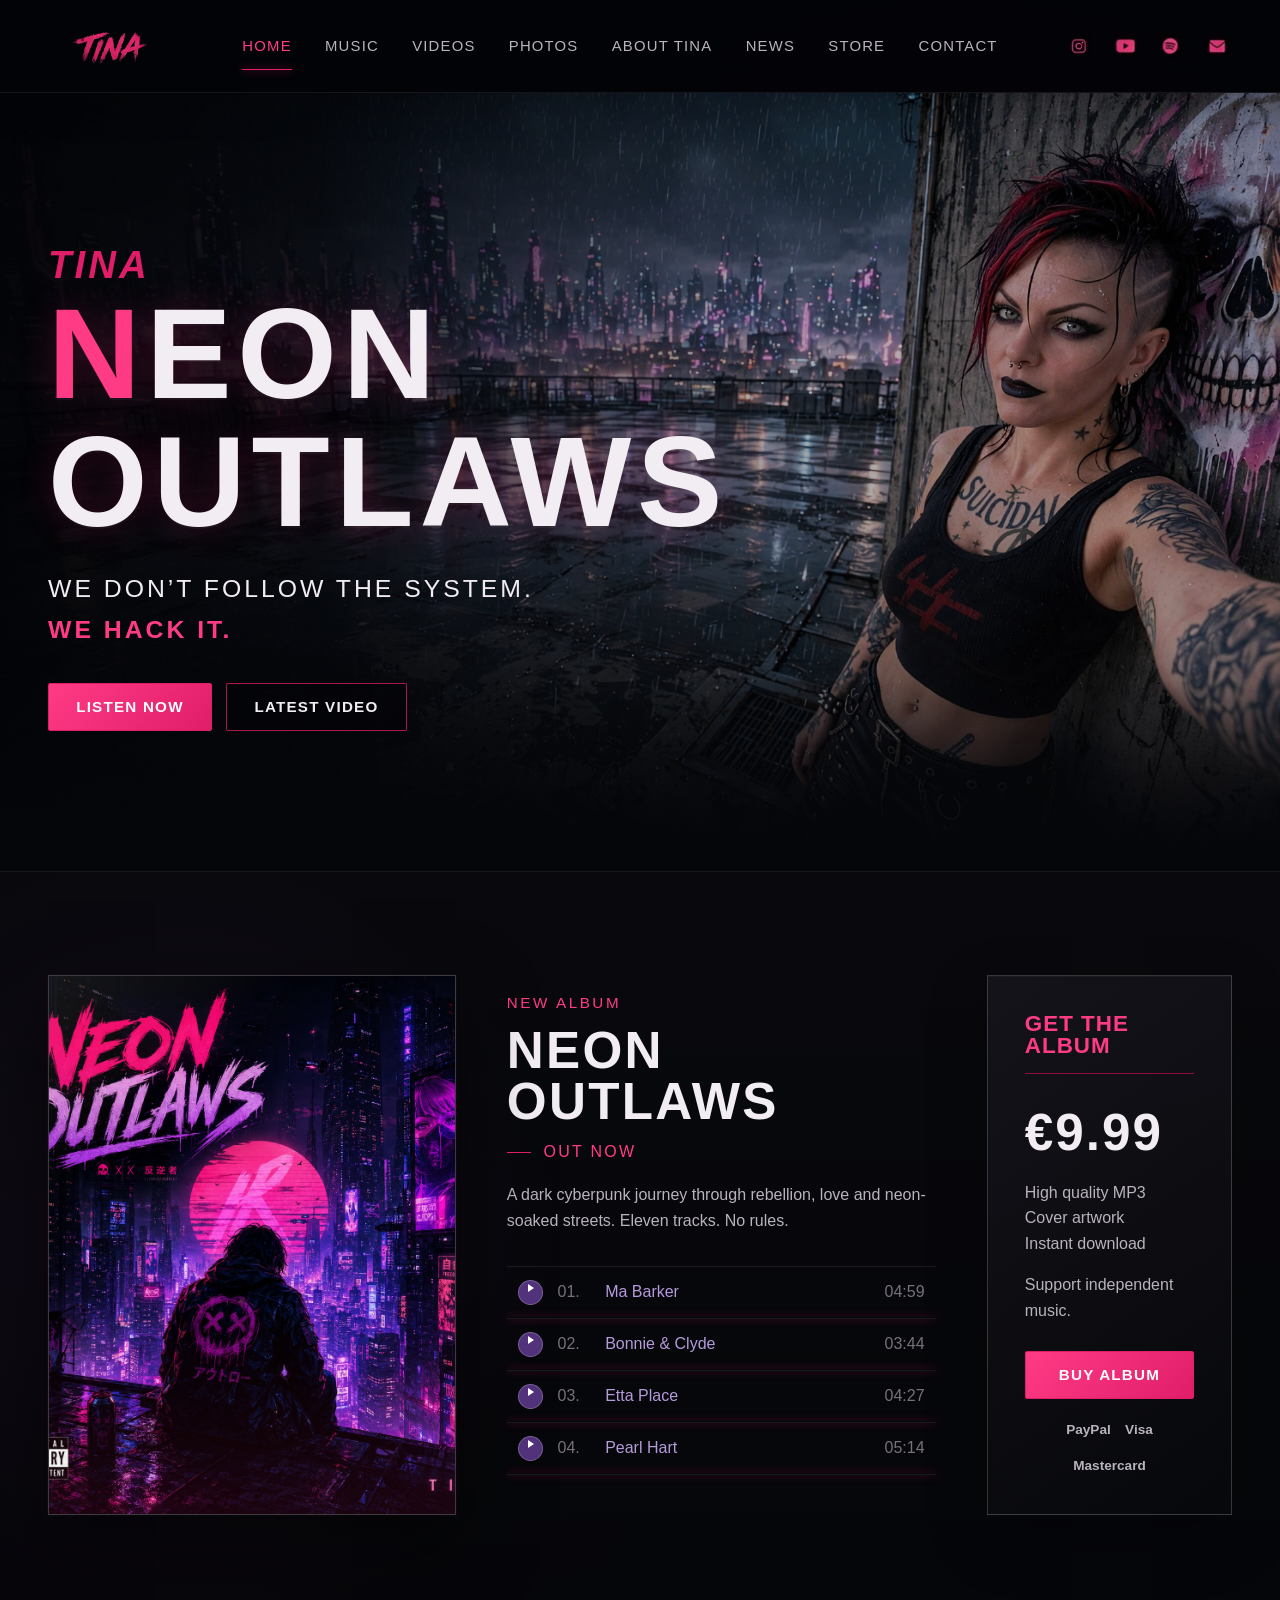
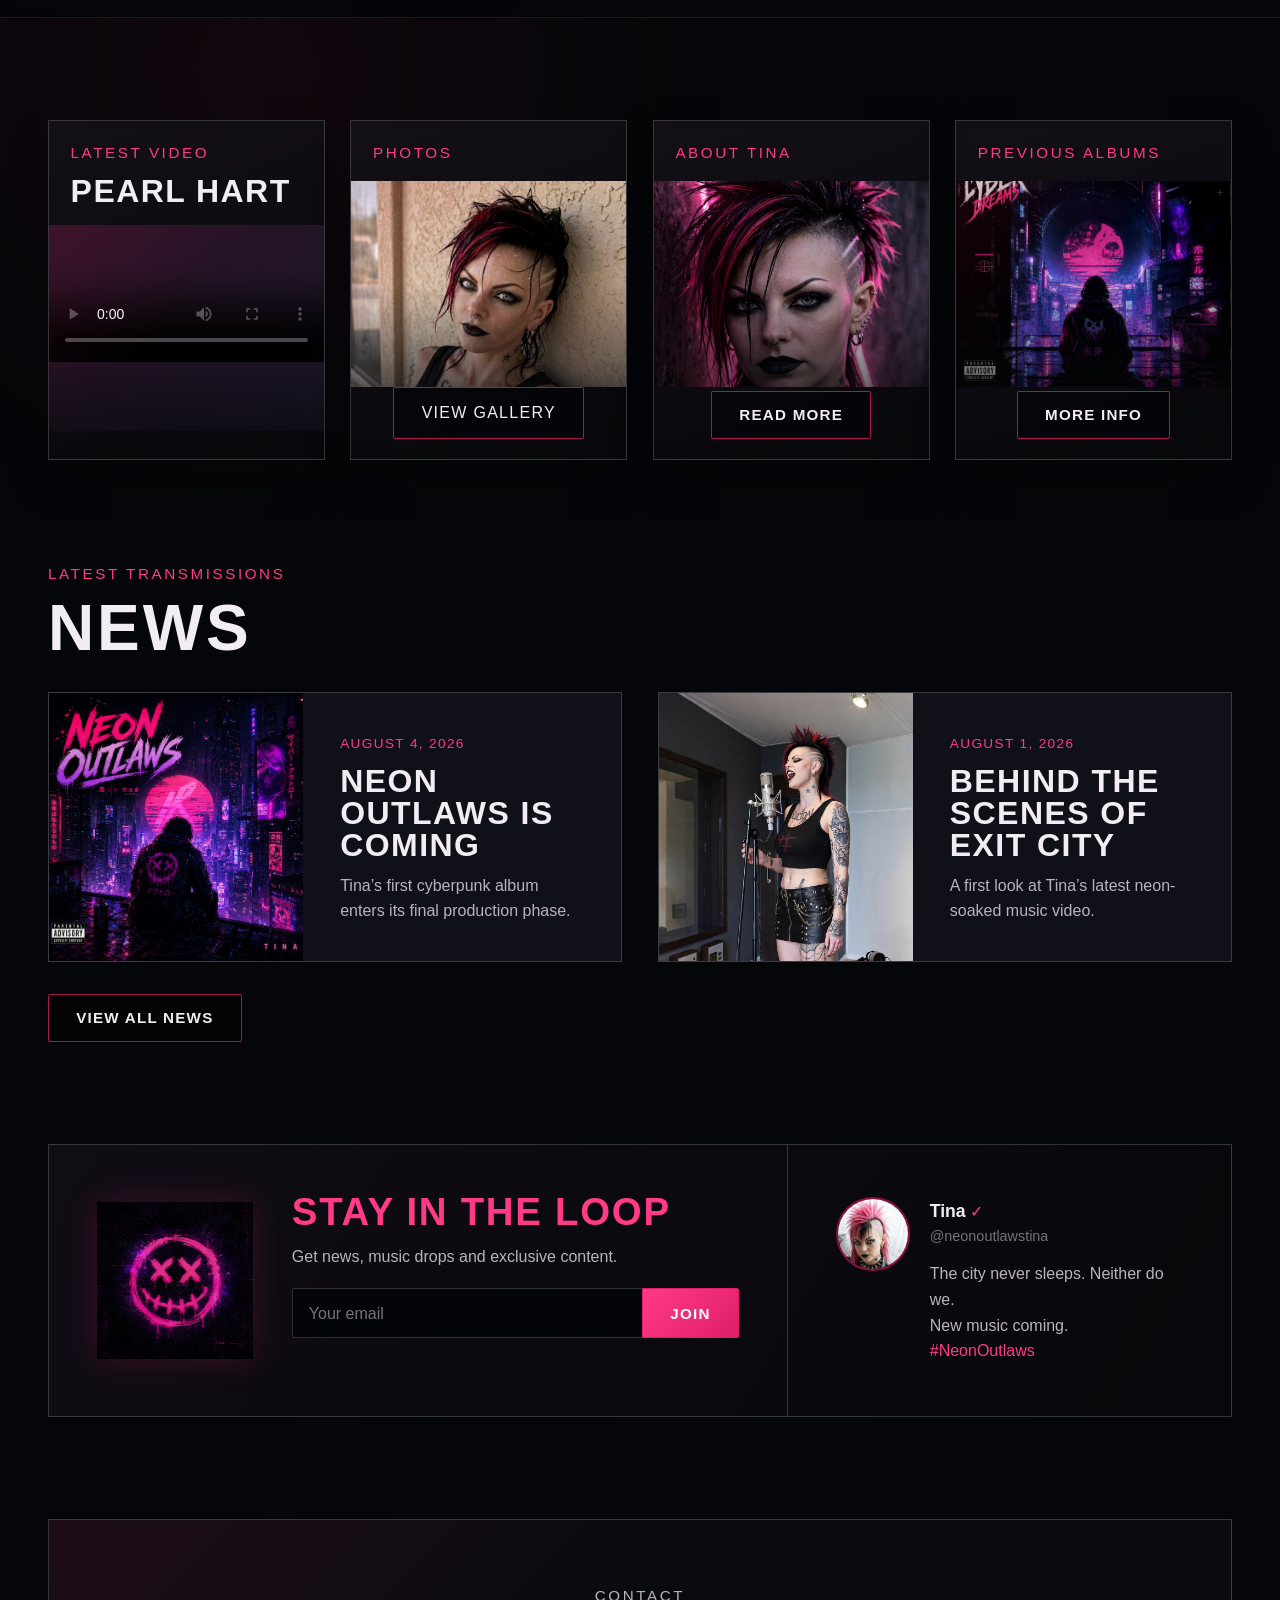
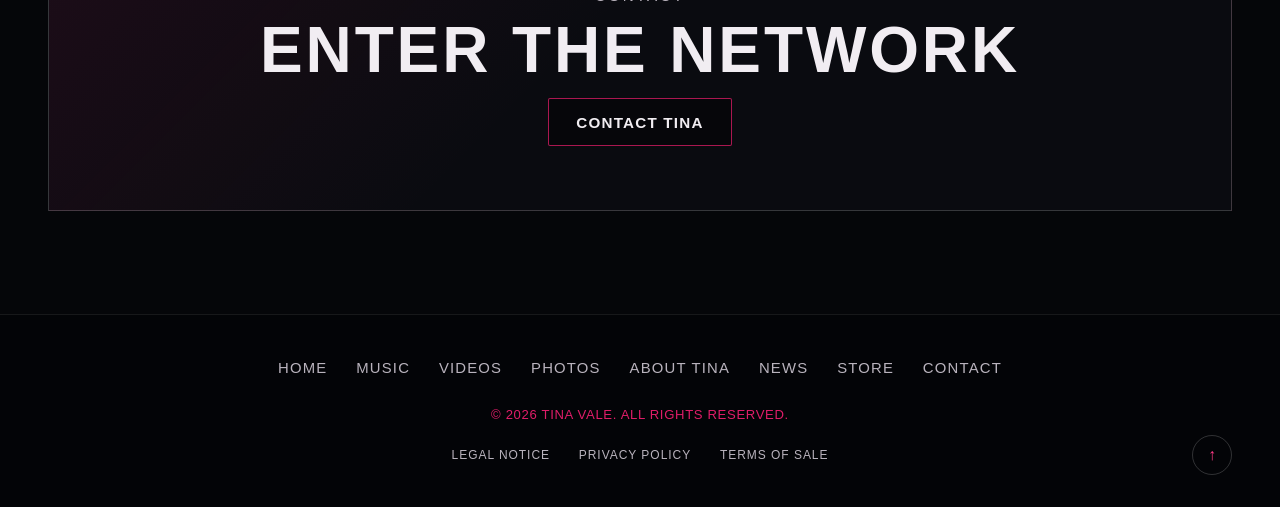
==== commit 60d93d99: "Add files via upload" ====
--- a/index.html
+++ b/index.html
@@ -73,8 +73,8 @@
     <ul class="social-navigation__list">
         <li>
             <a
-                href="#"
-                aria-label="Instagram"
+                href="https://www.instagram.com/tina_override/"
+                aria-label="Instagram — @tina_override"
                 target="_blank"
                 rel="noopener noreferrer"
             >
@@ -89,8 +89,8 @@
 
         <li>
             <a
-                href="#"
-                aria-label="YouTube"
+                href="https://www.youtube.com/@Tina-Vale666"
+                aria-label="YouTube — @Tina-Vale666"
                 target="_blank"
                 rel="noopener noreferrer"
             >
@@ -211,7 +211,7 @@
                             <span class="track__number">01.</span>
                             <span class="track__title">Ma Barker</span>
                             <time class="track__duration" datetime="PT3M52S">
-                                03:52
+                                04:59
                             </time>
 
                             <audio preload="none">
@@ -234,7 +234,7 @@
                             <span class="track__number">02.</span>
                             <span class="track__title">Bonnie &amp; Clyde</span>
                             <time class="track__duration" datetime="PT4M11S">
-                                04:11
+                                03:44
                             </time>
 
                             <audio preload="none">
@@ -280,7 +280,7 @@
                             <span class="track__number">04.</span>
                             <span class="track__title">Pearl Hart</span>
                             <time class="track__duration" datetime="PT3M48S">
-                                03:48
+                                05:14
                             </time>
 
                             <audio preload="none">
@@ -345,27 +345,24 @@
             </h2>
 
             <div class="card-grid">
-                <article class="content-card" id="videos">
-                    <p class="eyebrow">Latest video</p>
-                    <h3>Exit City</h3>
-
-                    <a class="content-card__media" href="videos.html">
-                        <img
-                            src="assets/images/latest-video.jpg"
-                            alt="Tina in the Exit City music video"
-                            width="800"
-                            height="600"
-                            loading="lazy"
-                        >
-                        <span class="content-card__play" aria-hidden="true">
-                            Play
-                        </span>
-                    </a>
-
-                    <a class="button button--secondary" href="videos.html">
-                        Watch now
-                    </a>
-                </article>
+               <article class="content-card content-card--video" id="videos">
+    <p class="eyebrow">Latest video</p>
+    <h3>Pearl Hart</h3>
+
+    <div class="content-card__media local-video">
+        <video
+            controls
+            preload="metadata"
+            poster="assets/images/pearl-hart-thumbnail.png"
+        >
+            <source
+                src="assets/videos/TpearlhartfLow.mp4"
+                type="video/mp4"
+            >
+            Your browser does not support HTML5 video.
+        </video>
+    </div>
+</article>
 
                 <article class="content-card" id="photos">
                     <p class="eyebrow">Photos</p>
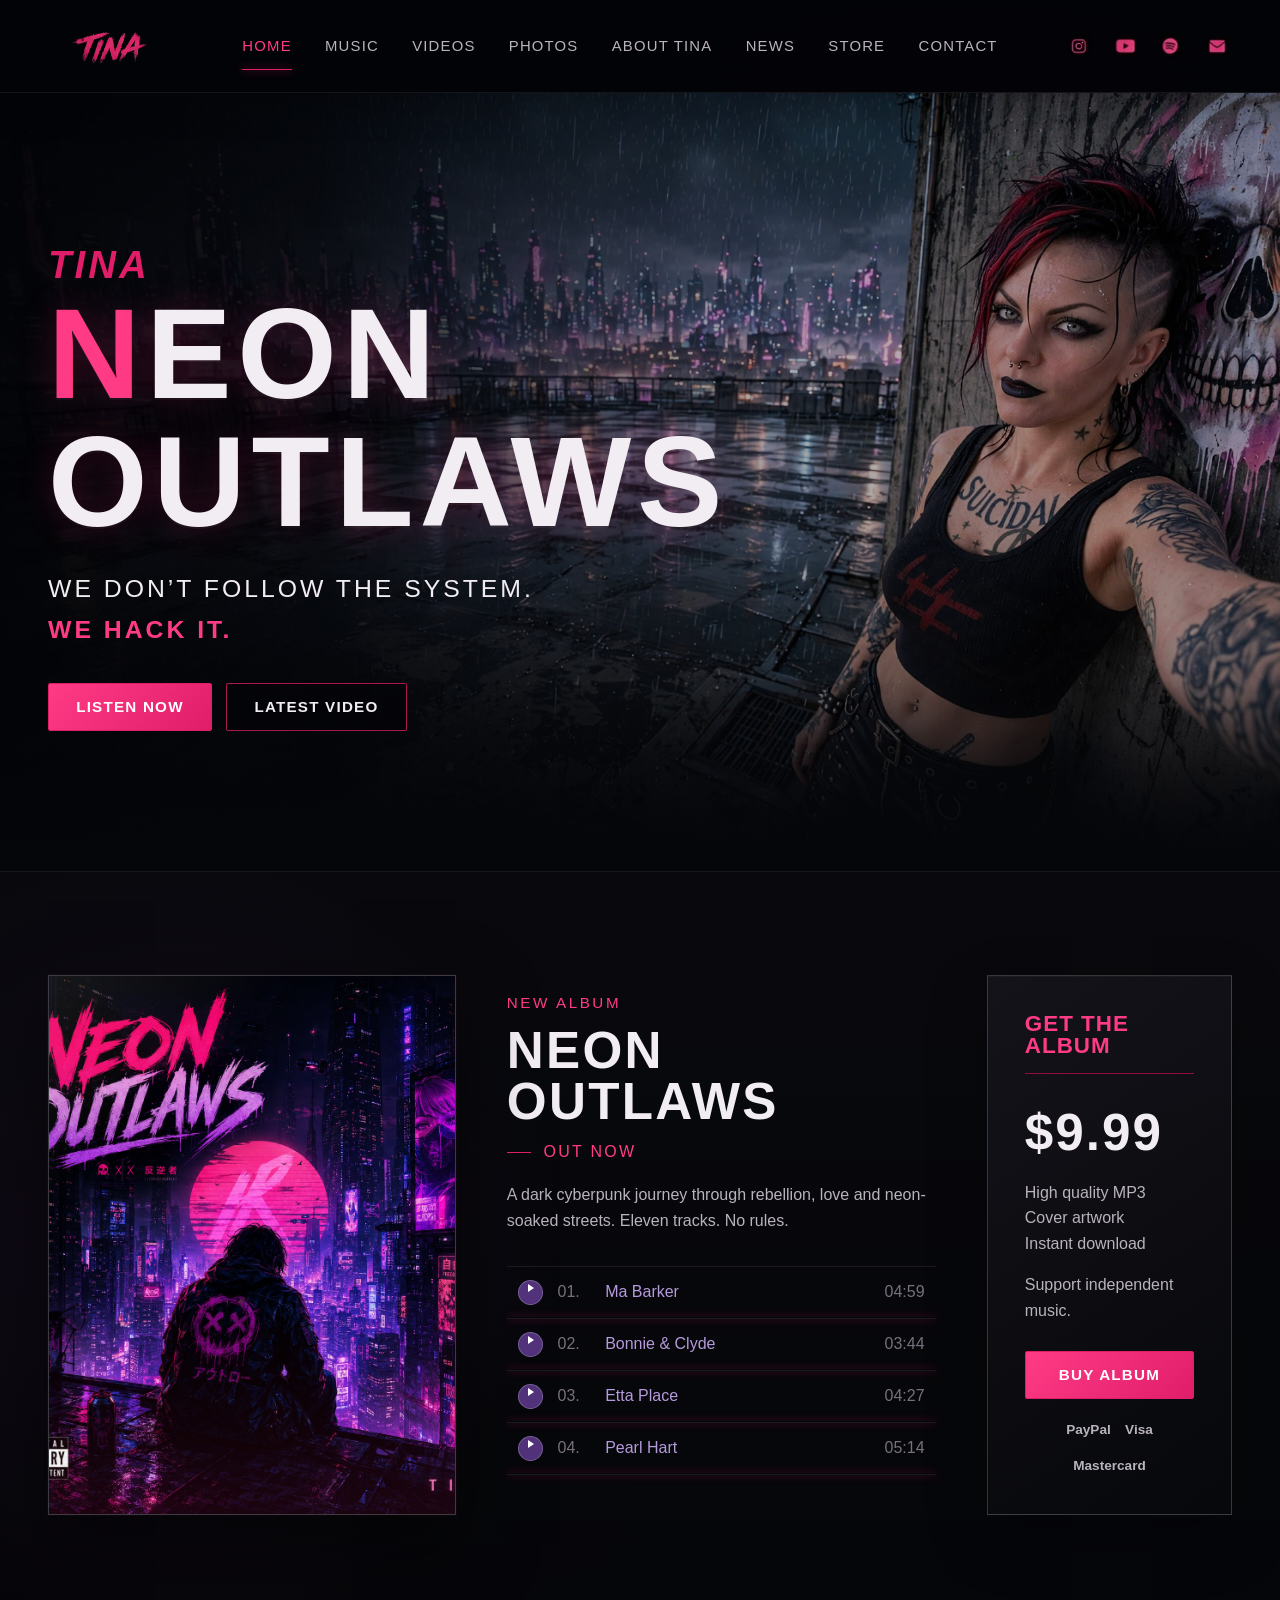
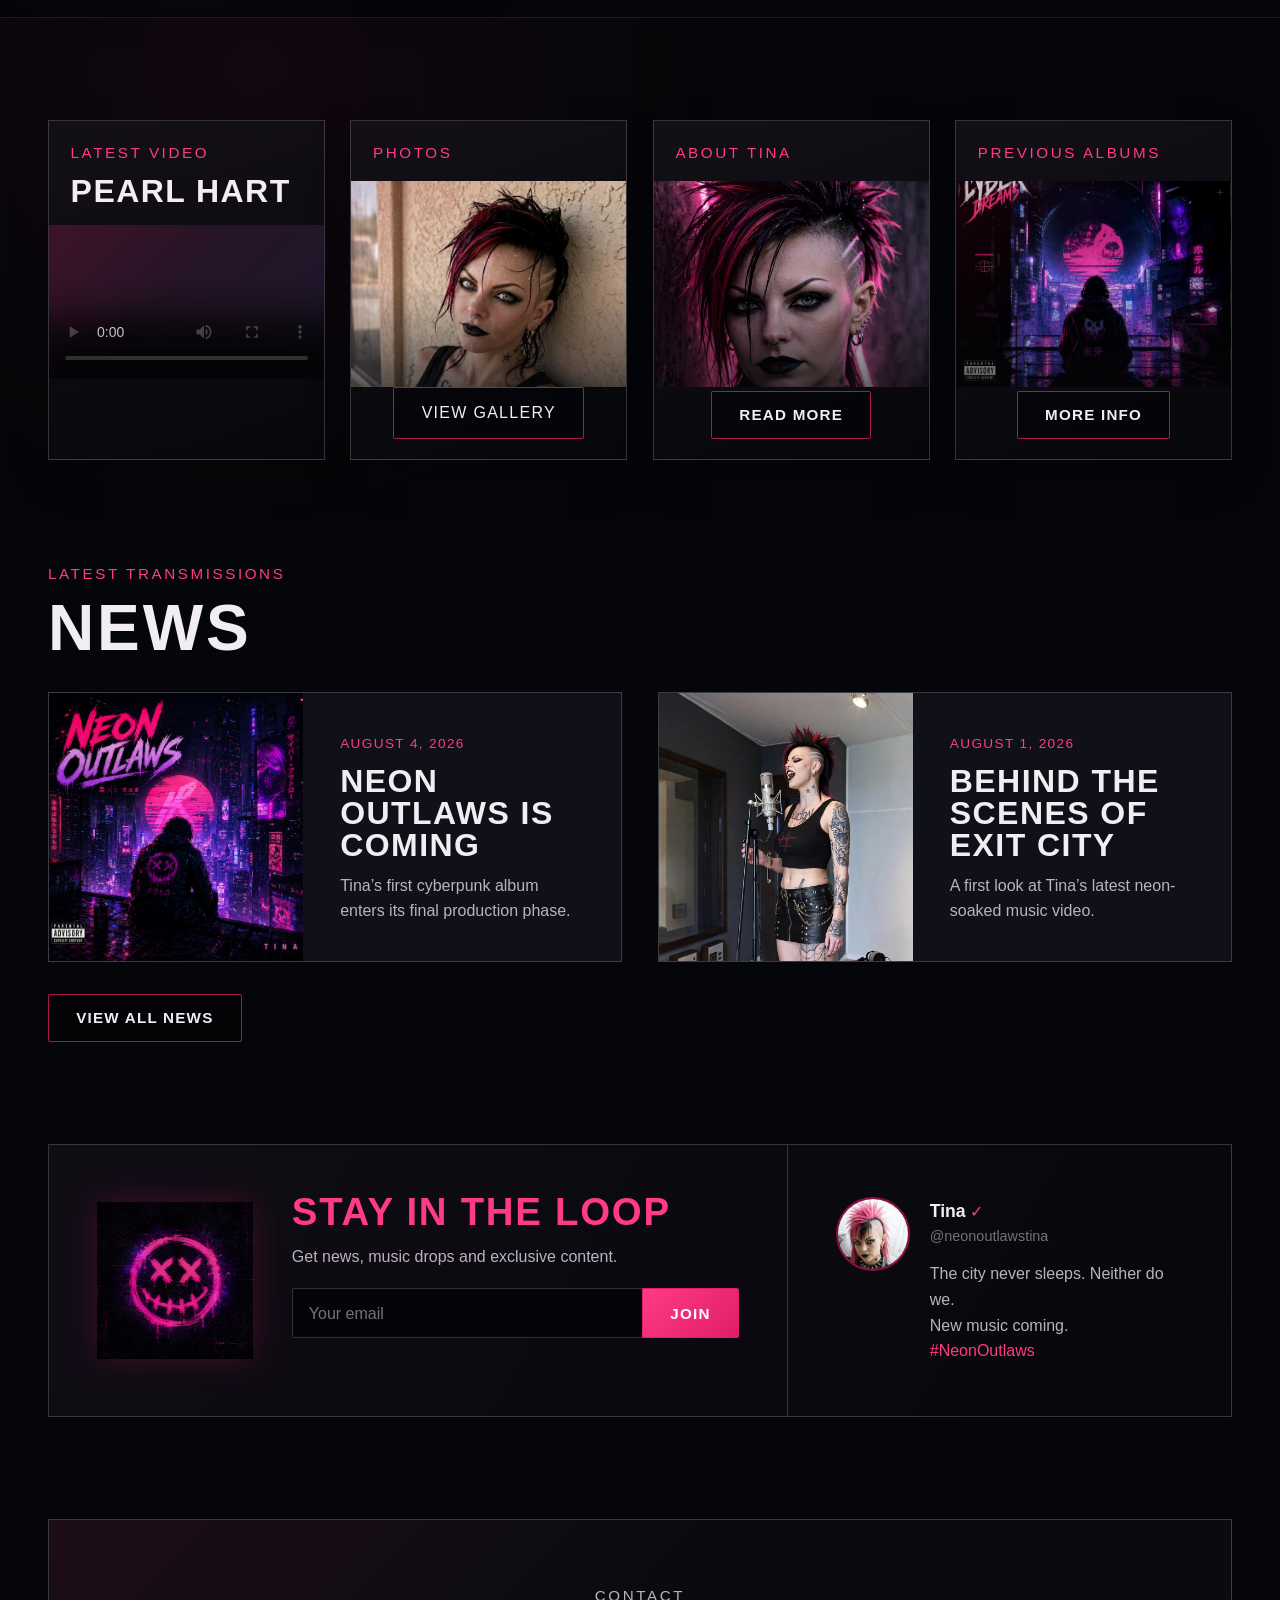
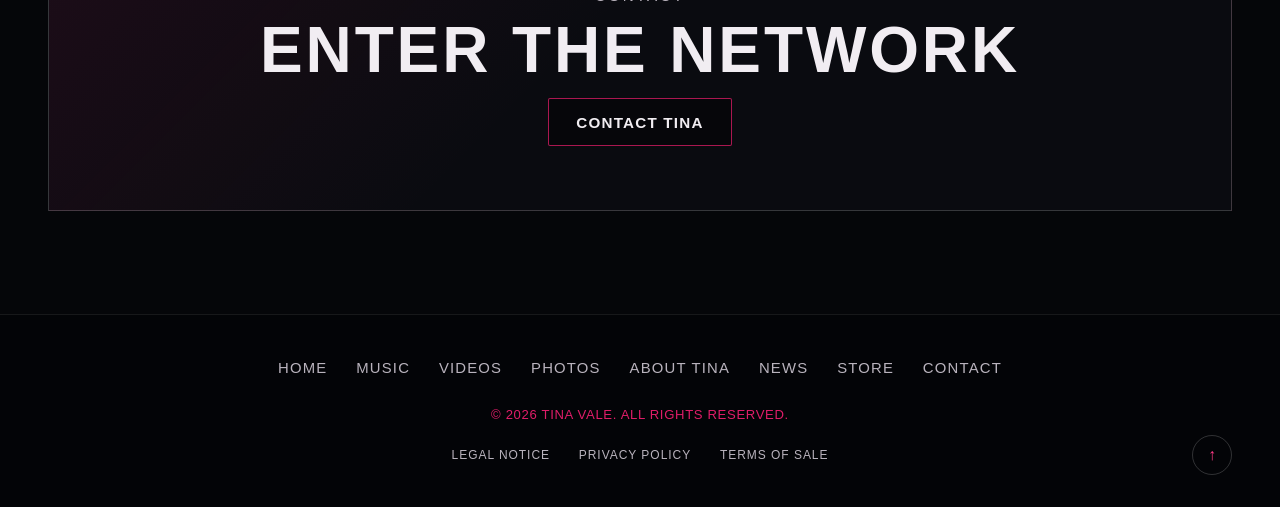
==== commit a0693069: "Add files via upload" ====
--- a/index.html
+++ b/index.html
@@ -15,7 +15,7 @@
 
     <!-- Social sharing metadata -->
     <meta property="og:type" content="website">
-    <meta property="og:title" content="Tina — Neon Outlaws">
+    <meta property="og:title" content="Tina - Neon Outlaws">
     <meta
         property="og:description"
         content="Enter Tina's cyberpunk universe and discover the album Neon Outlaws."
@@ -304,7 +304,7 @@
 
                     <p class="purchase-card__price">
                         <span class="visually-hidden">Price:</span>
-                        €9.99
+                        $9.99
                     </p>
 
                     <p>
--- a/assets/css/style.css
+++ b/assets/css/style.css
@@ -817,6 +817,17 @@
         transform 700ms ease;
 }
 
+.content-card__media--video::after {
+    display: none;
+}
+
+.content-card__media--video iframe {
+    display: block;
+    width: 100%;
+    height: 100%;
+    border: 0;
+}
+
 .content-card:hover .content-card__media img {
     filter: saturate(1.12) contrast(1.08);
     transform: scale(1.04);
@@ -1764,3 +1775,25 @@
     }
 }
 
+.youtube-embed {
+    aspect-ratio: 16 / 9;
+}
+
+.youtube-embed iframe {
+    display: block;
+    width: 100%;
+    height: 100%;
+    border: 0;
+}
+
+.local-video {
+    aspect-ratio: 16 / 9;
+}
+
+.local-video video {
+    width: 100%;
+    height: 100%;
+    object-fit: cover;
+    border: 0;
+    display: block;
+}
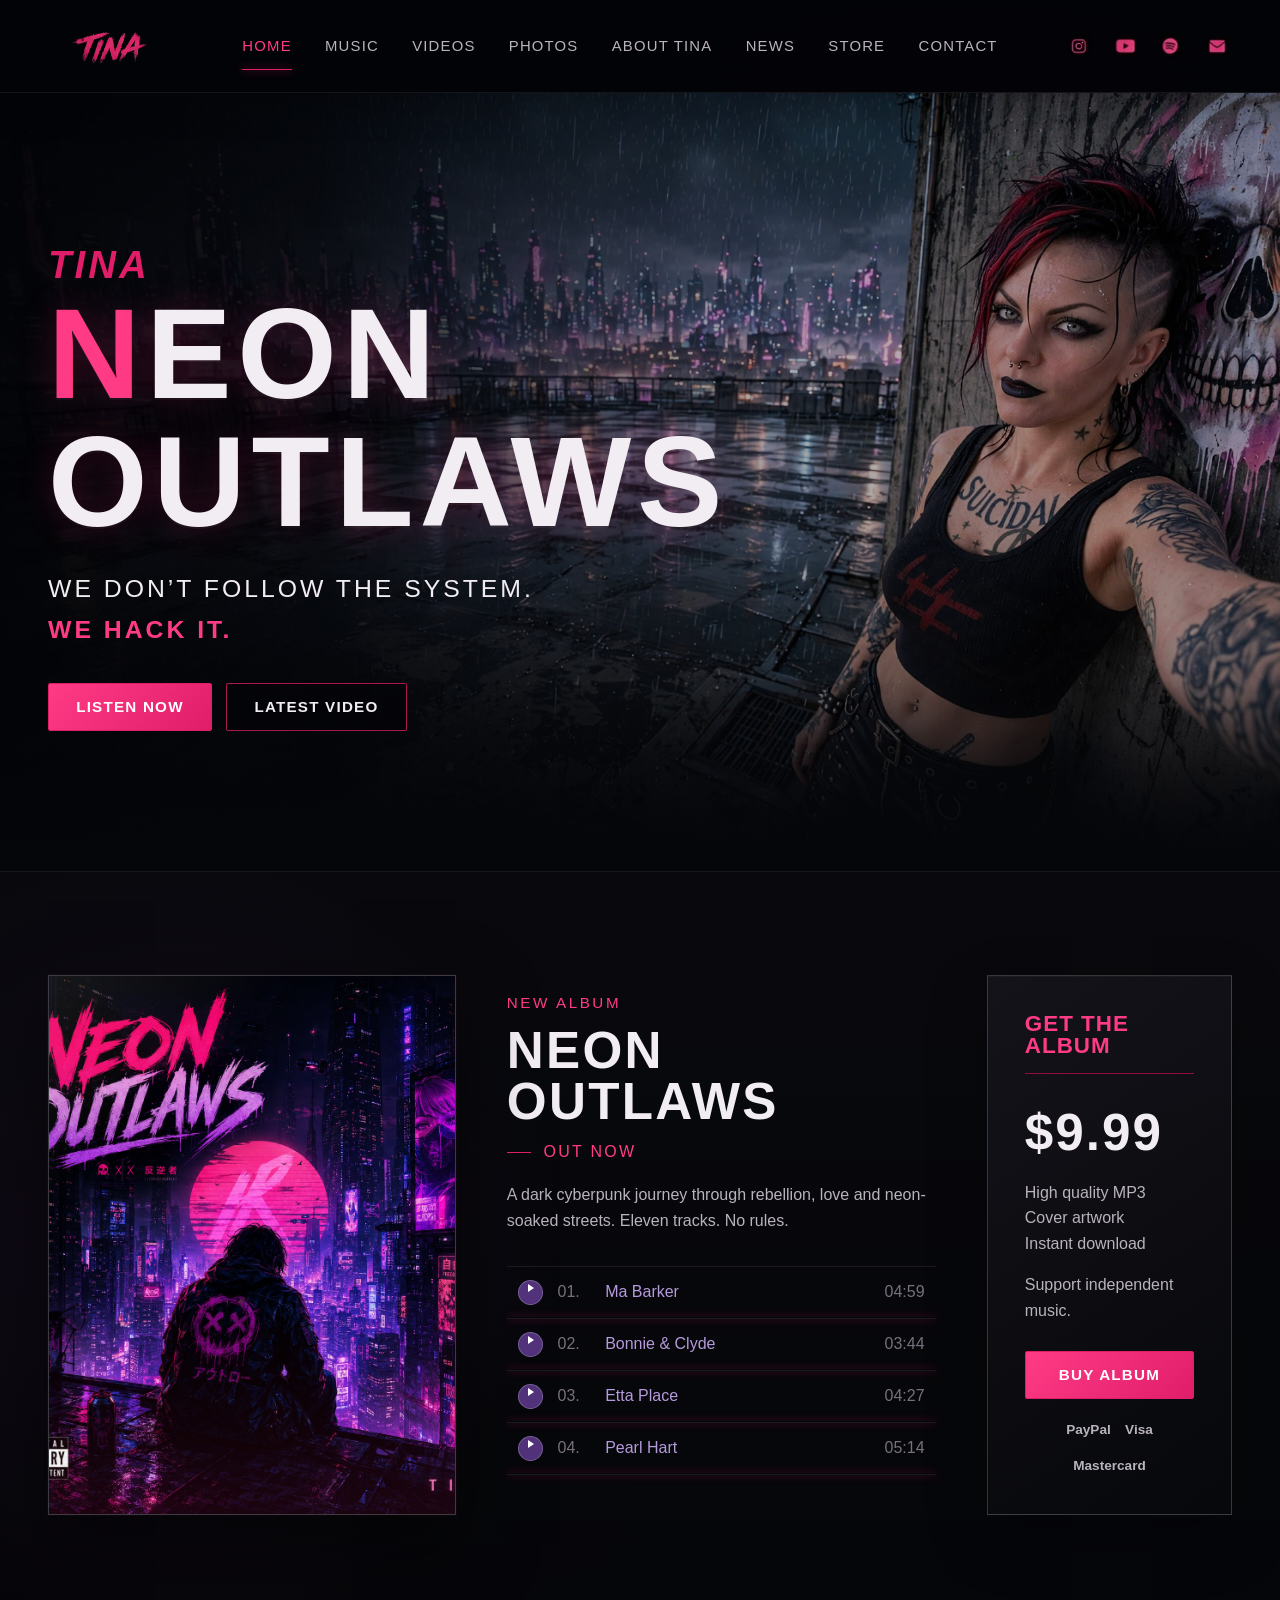
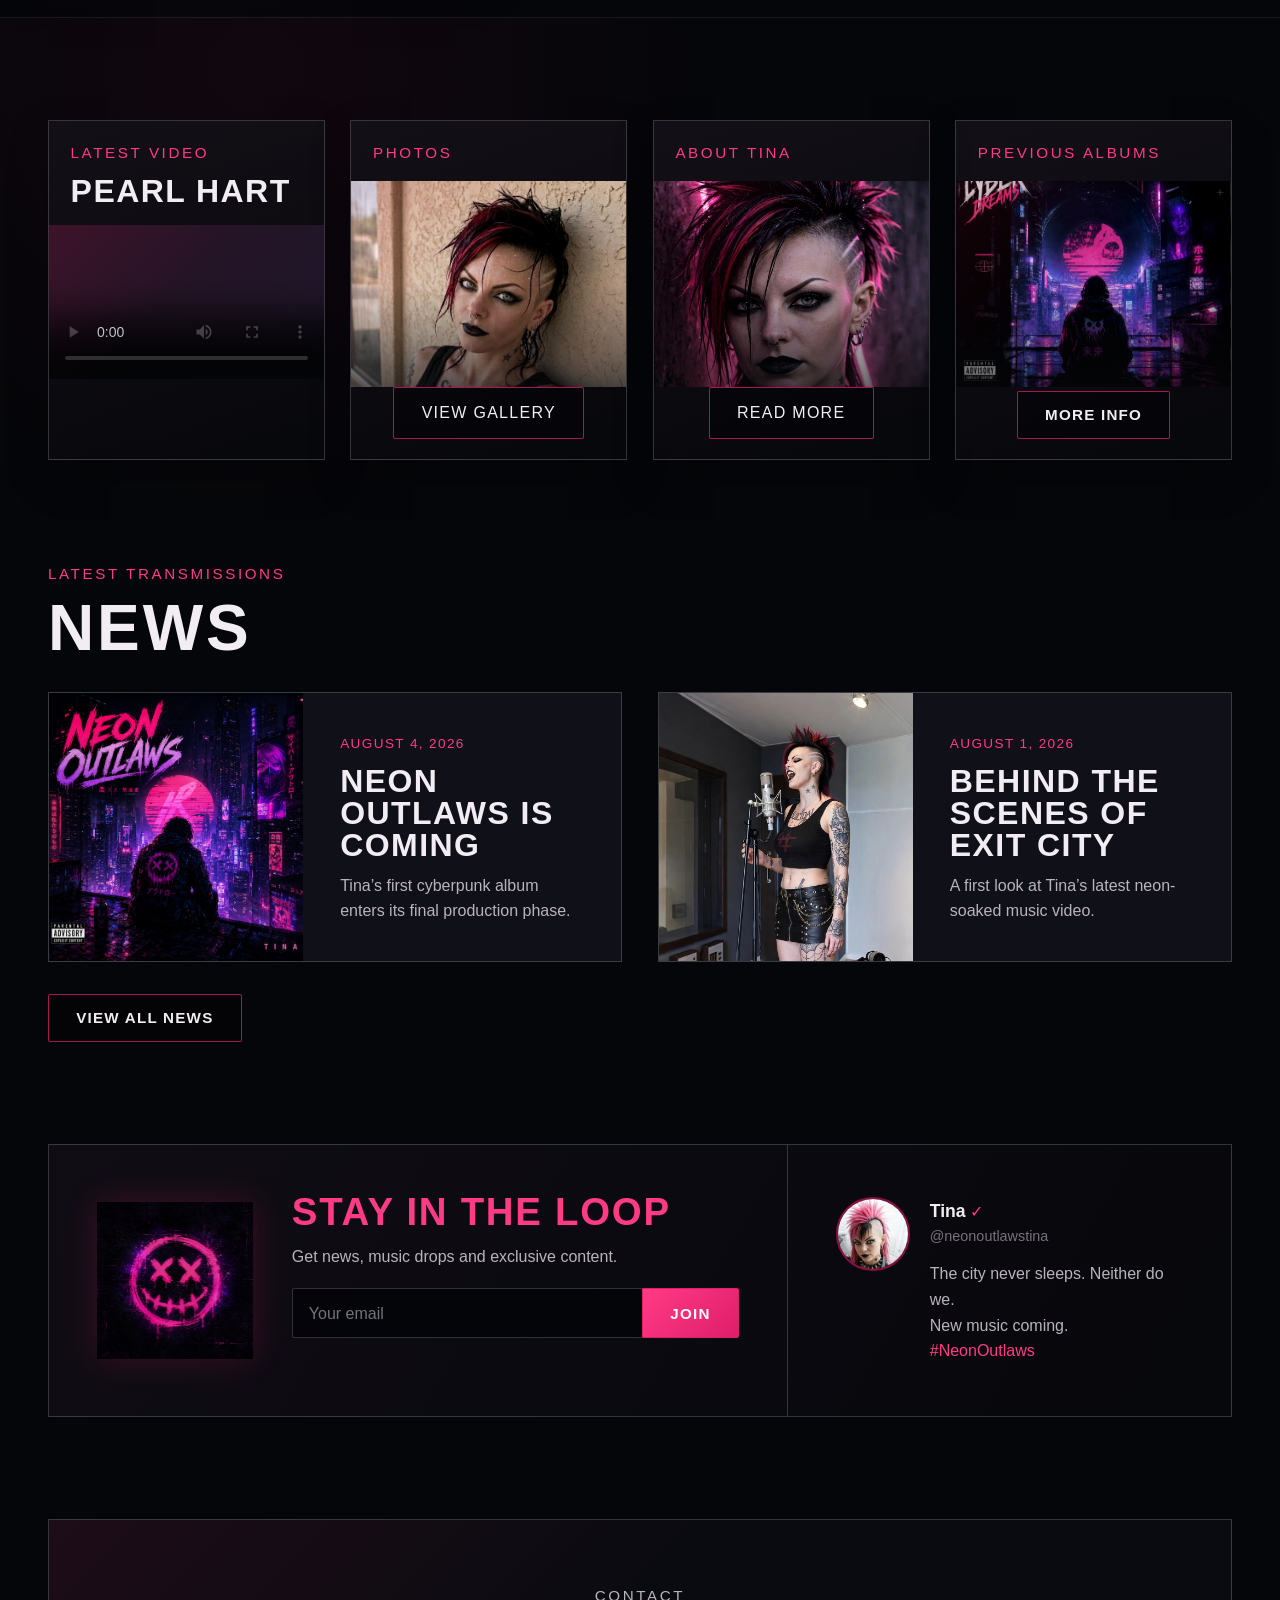
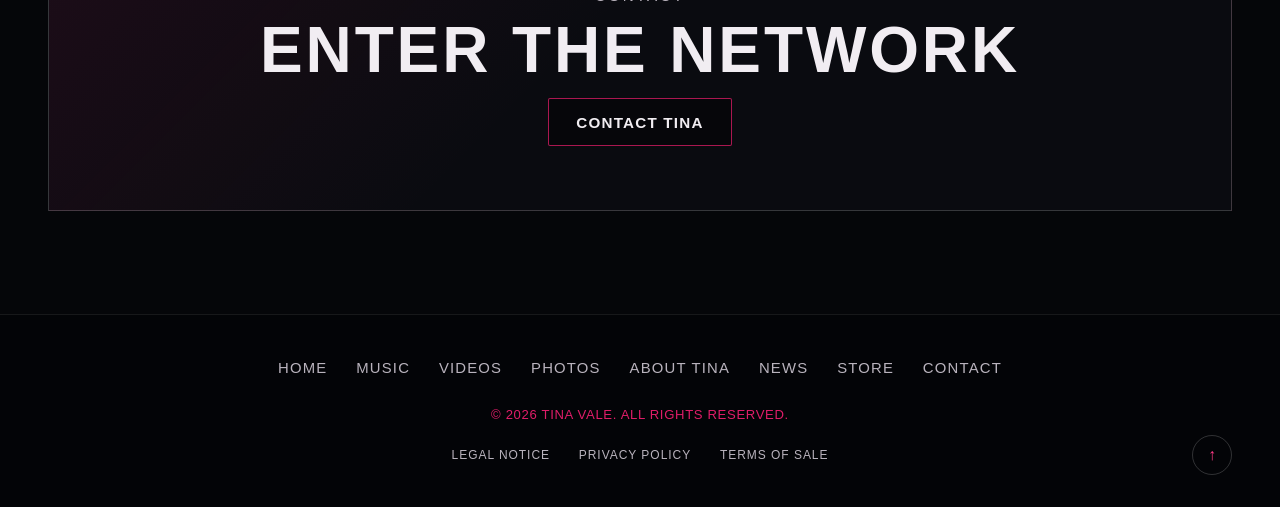
==== commit ea781ea1: "Add files via upload" ====
--- a/index.html
+++ b/index.html
@@ -387,7 +387,7 @@
                     <p class="eyebrow">About Tina</p>
                     <h3 class="visually-hidden">Tina's story</h3>
 
-                    <a class="content-card__media" href="about.html">
+                    <button class="content-card__media about-trigger" type="button" aria-haspopup="dialog" aria-controls="about-tina-modal">
                         <img
                             src="assets/images/cyberpunk_portrait_neon.jpg"
                             alt="Portrait of Tina"
@@ -395,11 +395,11 @@
                             height="600"
                             loading="lazy"
                         >
-                    </a>
-
-                    <a class="button button--secondary" href="about.html">
+                    </button>
+
+                    <button class="button button--secondary about-trigger" type="button" aria-haspopup="dialog" aria-controls="about-tina-modal">
                         Read more
-                    </a>
+                    </button>
                 </article>
 
                 <article class="content-card">
@@ -593,6 +593,175 @@
             </div>
         </div>
 
+
+
+
+        <!-- About Tina / FAQ modal -->
+        <div
+            class="faq-modal"
+            id="about-tina-modal"
+            role="dialog"
+            aria-modal="true"
+            aria-labelledby="faq-modal-title"
+            aria-hidden="true"
+        >
+            <div class="faq-modal__backdrop" data-faq-close></div>
+
+            <div class="faq-modal__dialog">
+                <header class="faq-modal__header">
+                    <div>
+                        <p class="eyebrow">About Tina</p>
+                        <h2 id="faq-modal-title">Ask Tina</h2>
+                    </div>
+
+                    <button
+                        class="faq-modal__close"
+                        type="button"
+                        aria-label="Close About Tina"
+                        data-faq-close
+                    >
+                        ×
+                    </button>
+                </header>
+
+                <div class="faq-modal__content">
+                    <aside class="faq-profile">
+                        <img
+                            src="assets/images/cyberpunk_portrait_neon.jpg"
+                            alt="Portrait of Tina Vale"
+                            width="700"
+                            height="900"
+                            loading="lazy"
+                        >
+
+                        <div class="faq-profile__text">
+                            <p class="eyebrow">Tina Vale</p>
+                            <p>
+                                My real name is Christina, but everyone calls me Tina.
+                            </p>
+                        </div>
+                    </aside>
+
+                    <div class="faq-list">
+                        <article class="faq-item is-open">
+                            <h3>
+                                <button
+                                    class="faq-question"
+                                    type="button"
+                                    aria-expanded="true"
+                                    aria-controls="faq-answer-1"
+                                >
+                                    Who is Tina Vale?
+                                    <span aria-hidden="true"></span>
+                                </button>
+                            </h3>
+                            <div class="faq-answer" id="faq-answer-1">
+                                <p>
+                                     My real name is Christina, but everyone calls me Tina. I’m 26 years old. I’m passionate about cyberpunk, metal and electronic music. I’ve been singing since childhood, and over time, I started blending all those influences to create a universe of my own, something dark, rebellious, but also deeply personal.
+                                </p>
+                            </div>
+                        </article>
+
+                        <article class="faq-item">
+                            <h3>
+                                <button
+                                    class="faq-question"
+                                    type="button"
+                                    aria-expanded="false"
+                                    aria-controls="faq-answer-2"
+                                >
+                                    When did you start making music?
+                                    <span aria-hidden="true"></span>
+                                </button>
+                            </h3>
+                            <div class="faq-answer" id="faq-answer-2" hidden>
+                                <p>
+                                   I started singing when I was about five years old. A little later, I learned to play the piano and picked up some guitar as well. During my teenage years, I became increasingly interested in synthesizers and electronic sounds, while continuing to develop my voice. Singing has always remained at the heart of everything I do.
+                                </p>
+                            </div>
+                        </article>
+
+                        <article class="faq-item">
+                            <h3>
+                                <button
+                                    class="faq-question"
+                                    type="button"
+                                    aria-expanded="false"
+                                    aria-controls="faq-answer-3"
+                                >
+                                    What do you enjoy doing outside of music?
+                                    <span aria-hidden="true"></span>
+                                </button>
+                            </h3>
+                            <div class="faq-answer" id="faq-answer-3" hidden>
+                                <p>
+                                    Outside of music, I love working with electronics, spending time in the garden and learning how things work. I also enjoy quieter moments, especially when I visit a friend and spend time with his two cats, Caramel and Lisa. They have very different personalities, but they always make me slow down for a while.
+                                </p>
+                            </div>
+                        </article>
+
+                        <article class="faq-item">
+                            <h3>
+                                <button
+                                    class="faq-question"
+                                    type="button"
+                                    aria-expanded="false"
+                                    aria-controls="faq-answer-4"
+                                >
+                                    Why do you change your hairstyle so often?
+                                    <span aria-hidden="true"></span>
+                                </button>
+                            </h3>
+                            <div class="faq-answer" id="faq-answer-4" hidden>
+                                <p>
+                                    I’ve always loved cyberpunk hairstyles and experimenting with my appearance. One of my closest friends is a hairdresser, so I regularly ask her to completely change my look, different colors, long hair, short cuts, mohawks, anything that feels right at the time. I usually like having the sides shaved, but I never want to keep the same style for too long.
+                                </p>
+                            </div>
+                        </article>
+
+                        <article class="faq-item">
+                            <h3>
+                                <button
+                                    class="faq-question"
+                                    type="button"
+                                    aria-expanded="false"
+                                    aria-controls="faq-answer-5"
+                                >
+                                    Why aren’t you on more social media platforms?
+                                    <span aria-hidden="true"></span>
+                                </button>
+                            </h3>
+                            <div class="faq-answer" id="faq-answer-5" hidden>
+                                <p>
+                                    I’ve never been particularly comfortable with social media, and I don’t feel the need to be everywhere. I only use Instagram and my official website. If you find an account using my name or images on another platform, it isn’t me. I prefer keeping things simple and sharing only when I actually have something to say.
+                                </p>
+                            </div>
+                        </article>
+
+                        <article class="faq-item">
+                            <h3>
+                                <button
+                                    class="faq-question"
+                                    type="button"
+                                    aria-expanded="false"
+                                    aria-controls="faq-answer-6"
+                                >
+                                    Can I contact Tina?
+                                    <span aria-hidden="true"></span>
+                                </button>
+                            </h3>
+                            <div class="faq-answer" id="faq-answer-6" hidden>
+                                <p>
+                                    Yes. Use the contact button at the bottom of
+                                    the website to send me a message.
+                                </p>
+                            </div>
+                        </article>
+                    </div>
+                </div>
+            </div>
+        </div>
+
     </main>
 
     <footer class="site-footer">
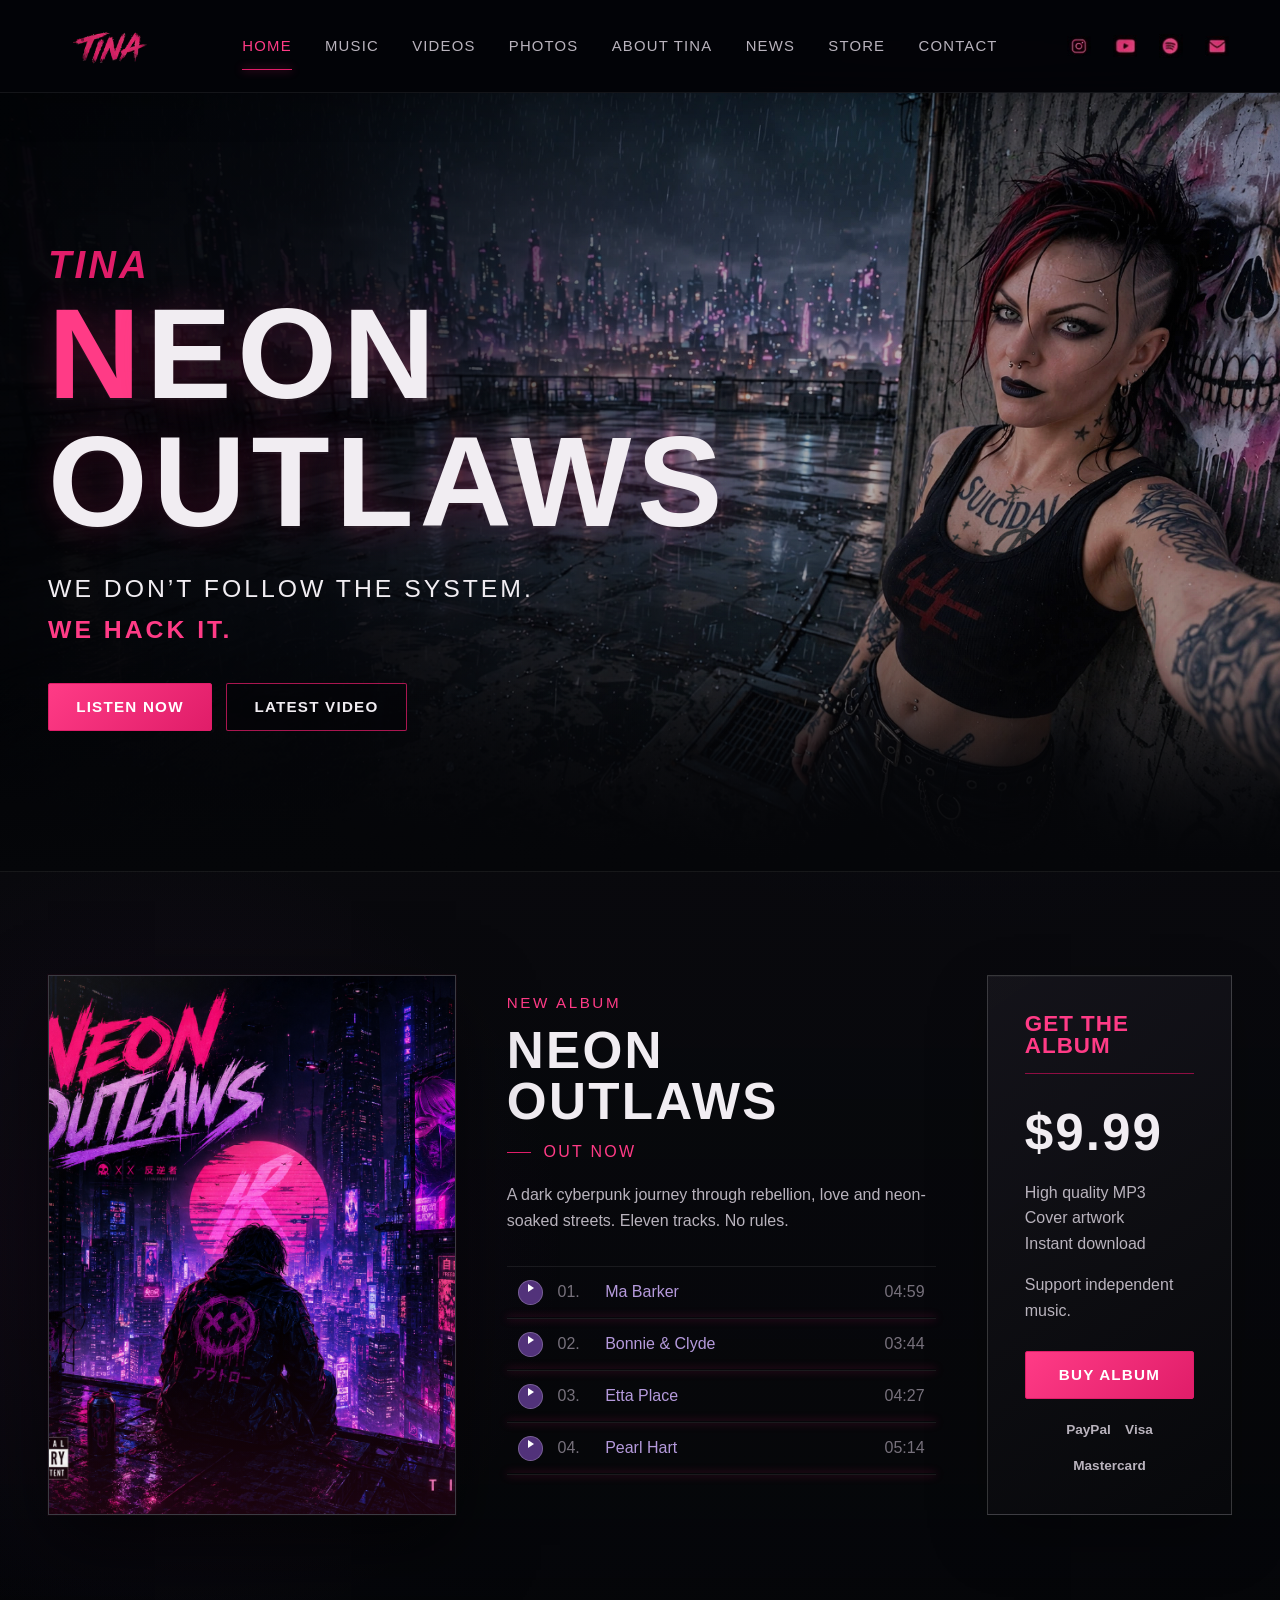
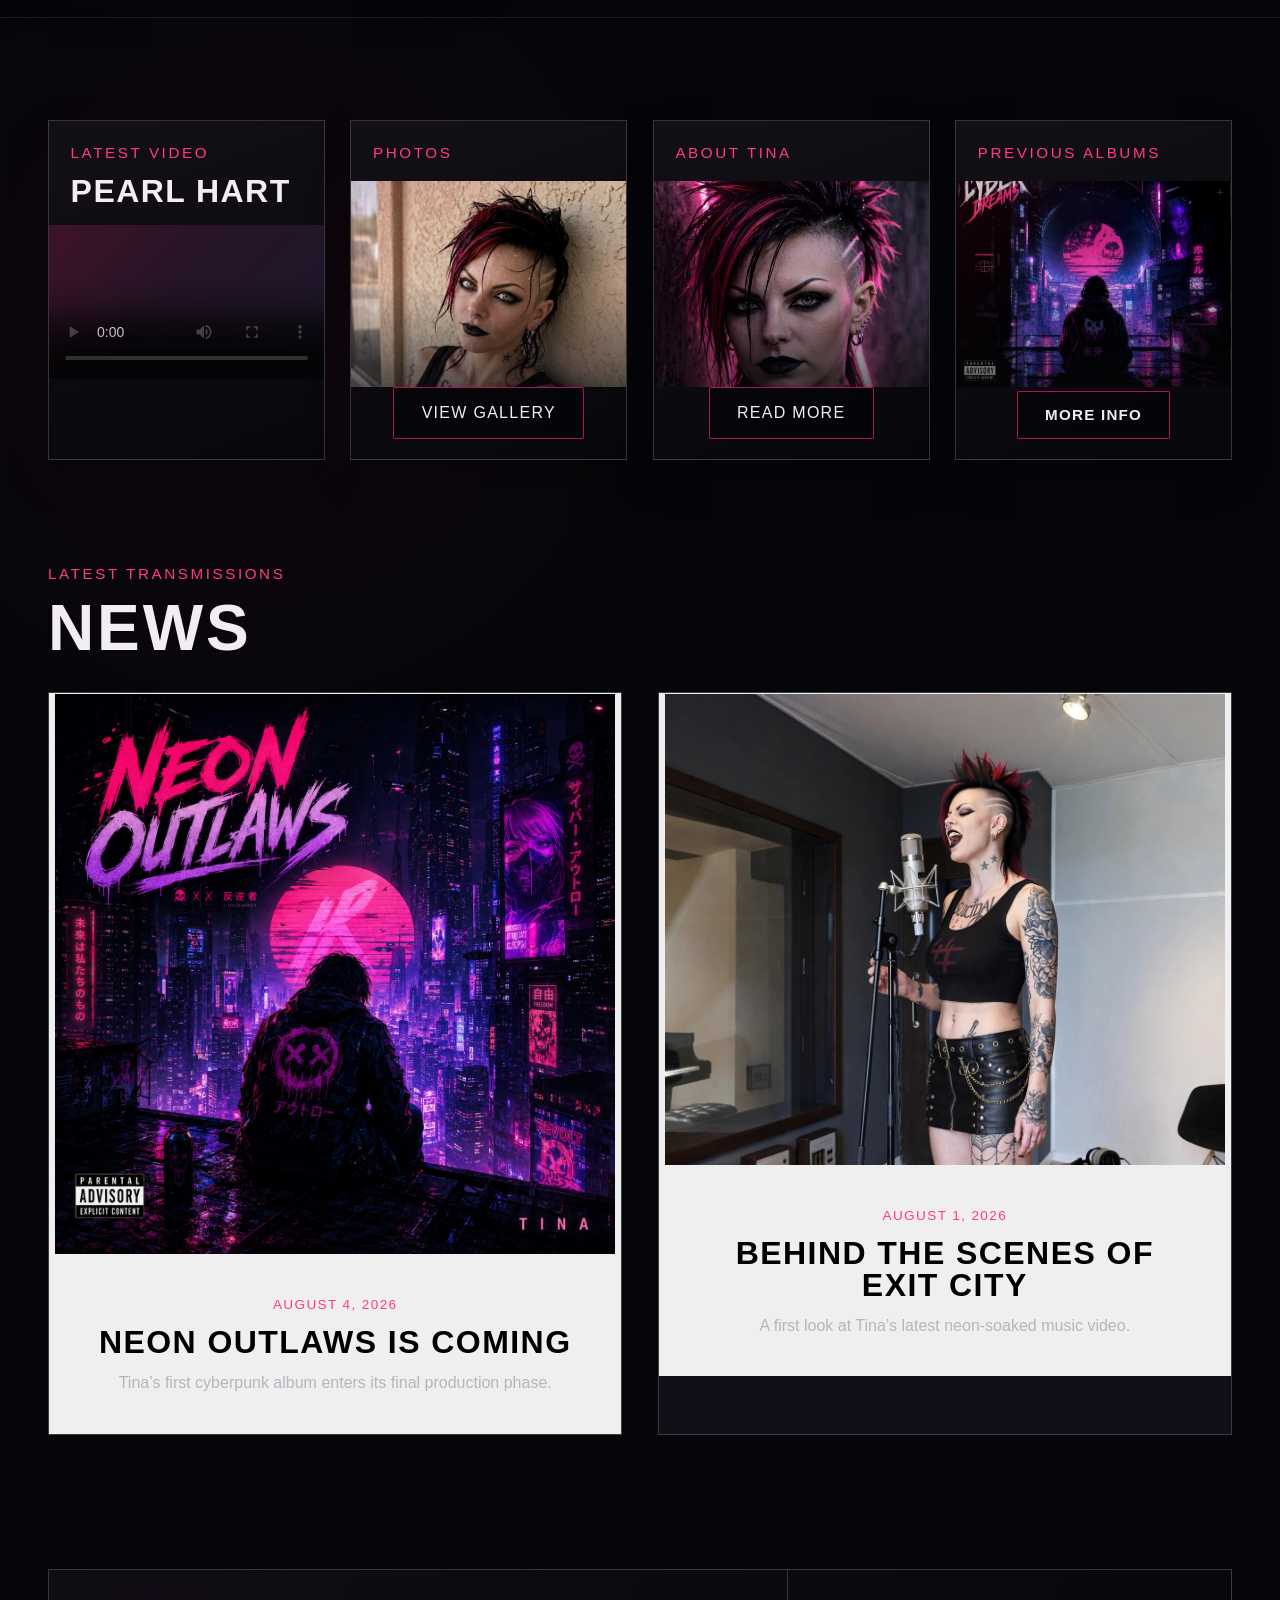
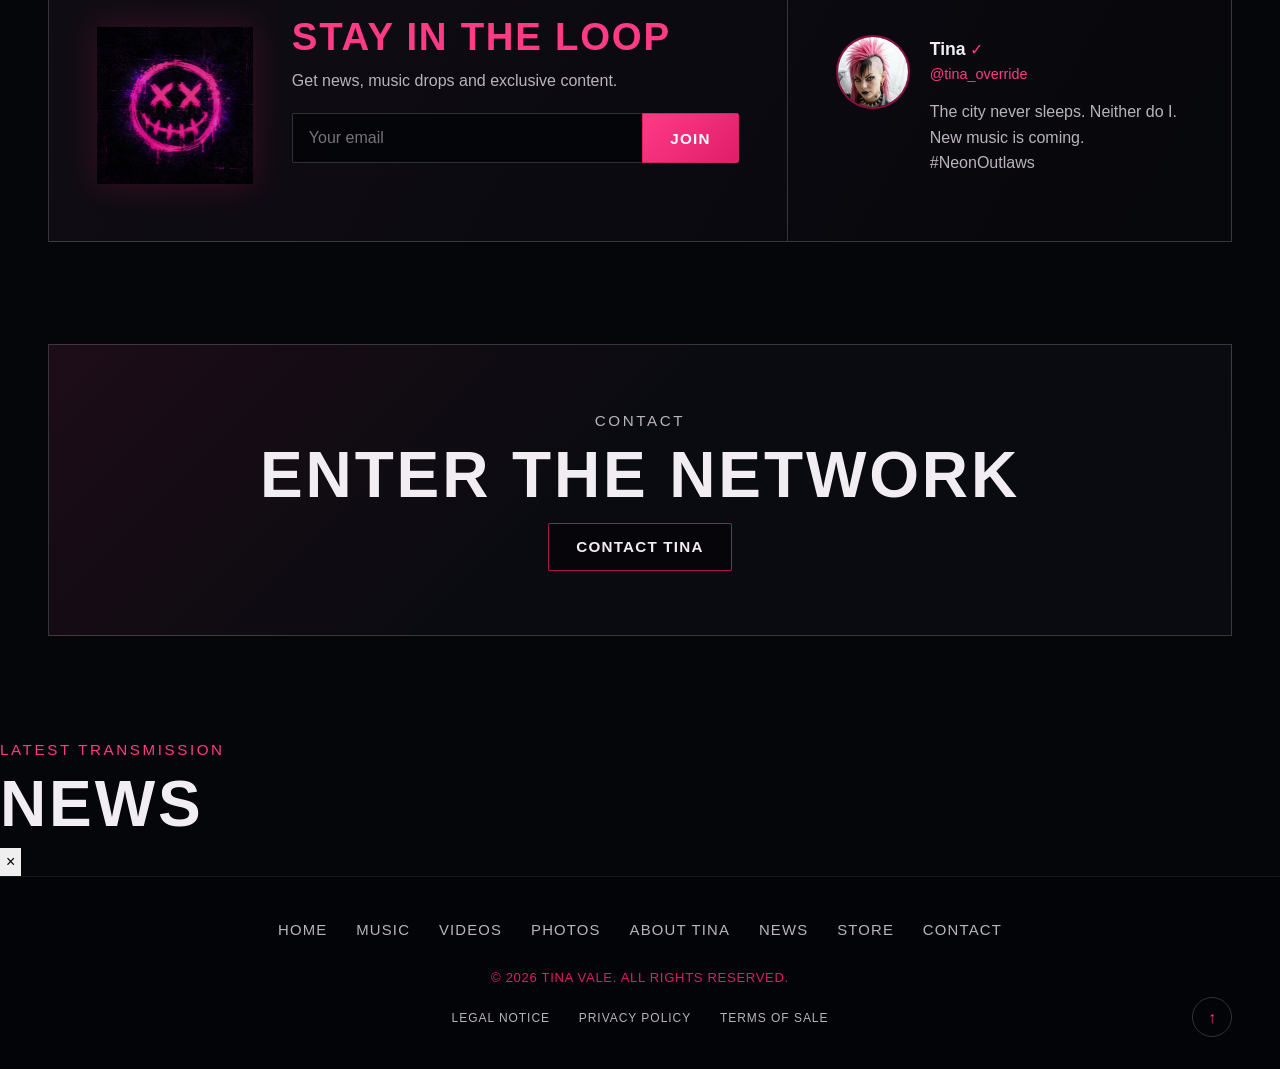
==== commit 42cf41c2: "Add files via upload" ====
--- a/index.html
+++ b/index.html
@@ -119,16 +119,16 @@
             </a>
         </li>
 
-        <li>
-            <a href="#contact" aria-label="Contact Tina">
-                <img
-                    src="assets/images/icons/emailTina.jpg"
-                    alt=""
-                    width="24"
-                    height="24"
-                >
-            </a>
-        </li>
+  <li>
+    <a href="mailto:xxtinavalexx@hotmail.com" aria-label="Contact Tina">
+        <img
+            src="assets/images/icons/emailTina.jpg"
+            alt=""
+            width="24"
+            height="24"
+        >
+    </a>
+</li>
     </ul>
 </nav>
         </div>
@@ -431,7 +431,13 @@
 
             <div class="news-grid">
                 <article class="news-card">
-                    <a href="news/neon-outlaws-release.html">
+                    <button
+                        class="news-card__trigger news-trigger"
+                        type="button"
+                        data-news-target="neon-outlaws"
+                        aria-haspopup="dialog"
+                        aria-controls="news-modal"
+                    >
                         <img
                             src="assets/images/neon-outlaws-cover.png"
                             alt=""
@@ -448,11 +454,17 @@
                                 production phase.
                             </p>
                         </div>
-                    </a>
+                    </button>
                 </article>
 
                 <article class="news-card">
-                    <a href="news/exit-city-video.html">
+                    <button
+                        class="news-card__trigger news-trigger"
+                        type="button"
+                        data-news-target="exit-city"
+                        aria-haspopup="dialog"
+                        aria-controls="news-modal"
+                    >
                         <img
                             src="assets/images/Tina_sing.jpg"
                             alt=""
@@ -469,13 +481,9 @@
                                 music video.
                             </p>
                         </div>
-                    </a>
+                    </button>
                 </article>
             </div>
-
-            <a class="button button--secondary" href="news.html">
-                View all news
-            </a>
         </section>
 
         <!-- Newsletter and social post -->
@@ -528,44 +536,50 @@
             </div>
 
             <article class="social-post" aria-label="Latest post from Tina">
-                <img
-                    class="social-post__avatar"
-                    src="assets/images/gallery/gallery-05.jpg"
-                    alt=""
-                    width="120"
-                    height="120"
-                    loading="lazy"
-                >
-
-                <div class="social-post__content">
-                    <header>
-                        <strong>Tina</strong>
-                        <span aria-label="Verified artist">✓</span>
-                        <p>@neonoutlawstina</p>
-                    </header>
-
-                    <p>
-                        The city never sleeps. Neither do we.<br>
-                        New music coming.<br>
-                        <a href="#">#NeonOutlaws</a>
-                    </p>
-                </div>
-            </article>
+    <img
+        class="social-post__avatar"
+        src="assets/images/gallery/gallery-05.jpg"
+        alt=""
+        width="120"
+        height="120"
+        loading="lazy"
+    >
+
+    <div class="social-post__content">
+        <header>
+            <strong>Tina</strong>
+            <span aria-label="Official account">✓</span>
+            <p>
+    <a
+        href="https://www.instagram.com/tina_override/"
+        target="_blank"
+        rel="noopener noreferrer"
+    >
+        @tina_override
+    </a>
+</p>
+        </header>
+
+        <p>
+            The city never sleeps. Neither do I.<br>
+            New music is coming.<br>
+            <span class="social-hashtag">#NeonOutlaws</span>
+        </p>
+    </div>
+</article>
         </section>
 
-        <!-- Contact -->
-        <section class="contact-section" id="contact" aria-labelledby="contact-title">
-            <div class="section-heading">
-                <p class="eyebrow">Contact</p>
-                <h2 id="contact-title">Enter the network</h2>
-            </div>
-
-          
-
-            <a class="button button--secondary" href="mailto:contact@example.com">
-                Contact Tina
-            </a>
-        </section>
+    <!-- Contact -->
+<section class="contact-section" id="contact" aria-labelledby="contact-title">
+    <div class="section-heading">
+        <p class="eyebrow">Contact</p>
+        <h2 id="contact-title">Enter the network</h2>
+    </div>
+
+    <a class="button button--secondary" href="mailto:xxtinavalexx@hotmail.com">
+        Contact Tina
+    </a>
+</section>
 
         <div class="gallery-modal" id="photo-gallery-modal" role="dialog" aria-modal="true" aria-labelledby="gallery-modal-title" aria-hidden="true">
             <div class="gallery-modal__backdrop" data-gallery-close></div>
@@ -596,6 +610,93 @@
 
 
 
+
+        <!-- News modal -->
+        <div
+            class="news-modal"
+            id="news-modal"
+            role="dialog"
+            aria-modal="true"
+            aria-labelledby="news-modal-title"
+            aria-hidden="true"
+        >
+            <div class="news-modal__backdrop" data-news-close></div>
+
+            <div class="news-modal__dialog">
+                <header class="news-modal__header">
+                    <div>
+                        <p class="eyebrow">Latest transmission</p>
+                        <h2 id="news-modal-title">News</h2>
+                    </div>
+
+                    <button
+                        class="news-modal__close"
+                        type="button"
+                        aria-label="Close news"
+                        data-news-close
+                    >
+                        ×
+                    </button>
+                </header>
+
+                <div class="news-modal__content">
+                    <article class="news-modal__article" data-news-article="neon-outlaws" hidden>
+                        <figure class="news-modal__media">
+                            <img
+                                src="assets/images/neon-outlaws-cover.png"
+                                alt="Neon Outlaws album cover"
+                                width="900"
+                                height="900"
+                                loading="lazy"
+                            >
+                        </figure>
+
+                        <div class="news-modal__copy">
+                            <time datetime="2026-08-04">August 4, 2026</time>
+                            <h3>Neon Outlaws is coming</h3>
+                            <p>
+                                Neon Outlaws is entering its final production phase.
+                                The album brings together Tina’s cyberpunk sound with
+                                stories of rebellion, love and legendary outlaws
+                                reimagined under neon lights.
+                            </p>
+                            <p>
+                                Final mixes and visual work are now being prepared.
+                                More details and release information will be shared
+                                here as the project gets closer to launch.
+                            </p>
+                        </div>
+                    </article>
+
+                    <article class="news-modal__article" data-news-article="exit-city" hidden>
+                        <figure class="news-modal__media">
+                            <img
+                                src="assets/images/Tina_sing.jpg"
+                                alt="Tina during a recording session"
+                                width="900"
+                                height="900"
+                                loading="lazy"
+                            >
+                        </figure>
+
+                        <div class="news-modal__copy">
+                            <time datetime="2026-08-01">August 1, 2026</time>
+                            <h3>Behind the scenes of Exit City</h3>
+                            <p>
+                                A first look behind the scenes of Exit City, a
+                                neon-soaked music video built around dark electronic
+                                textures and a cinematic cyberpunk atmosphere.
+                            </p>
+                            <p>
+                                More material from the project and future videos will
+                                be added to the site as production continues.
+                            </p>
+                        </div>
+                    </article>
+                </div>
+            </div>
+        </div>
+
         <!-- About Tina / FAQ modal -->
         <div
             class="faq-modal"
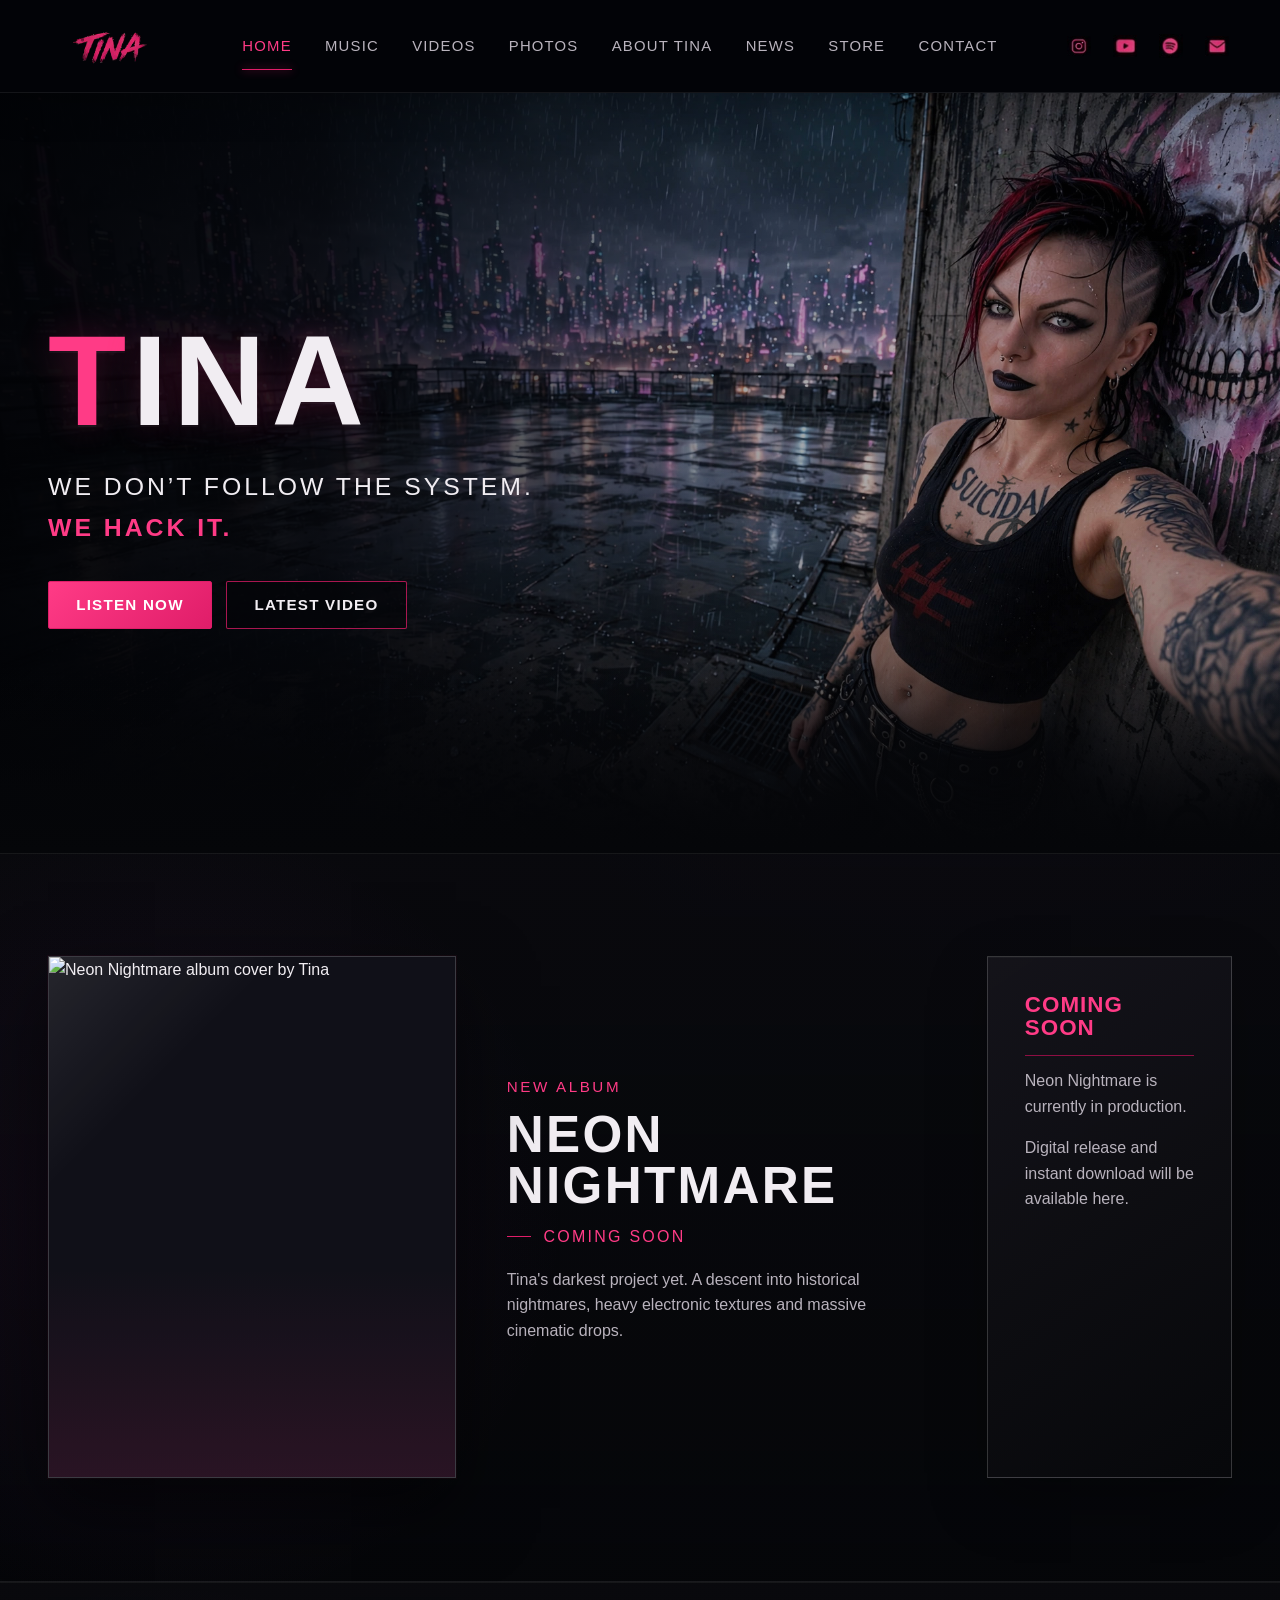
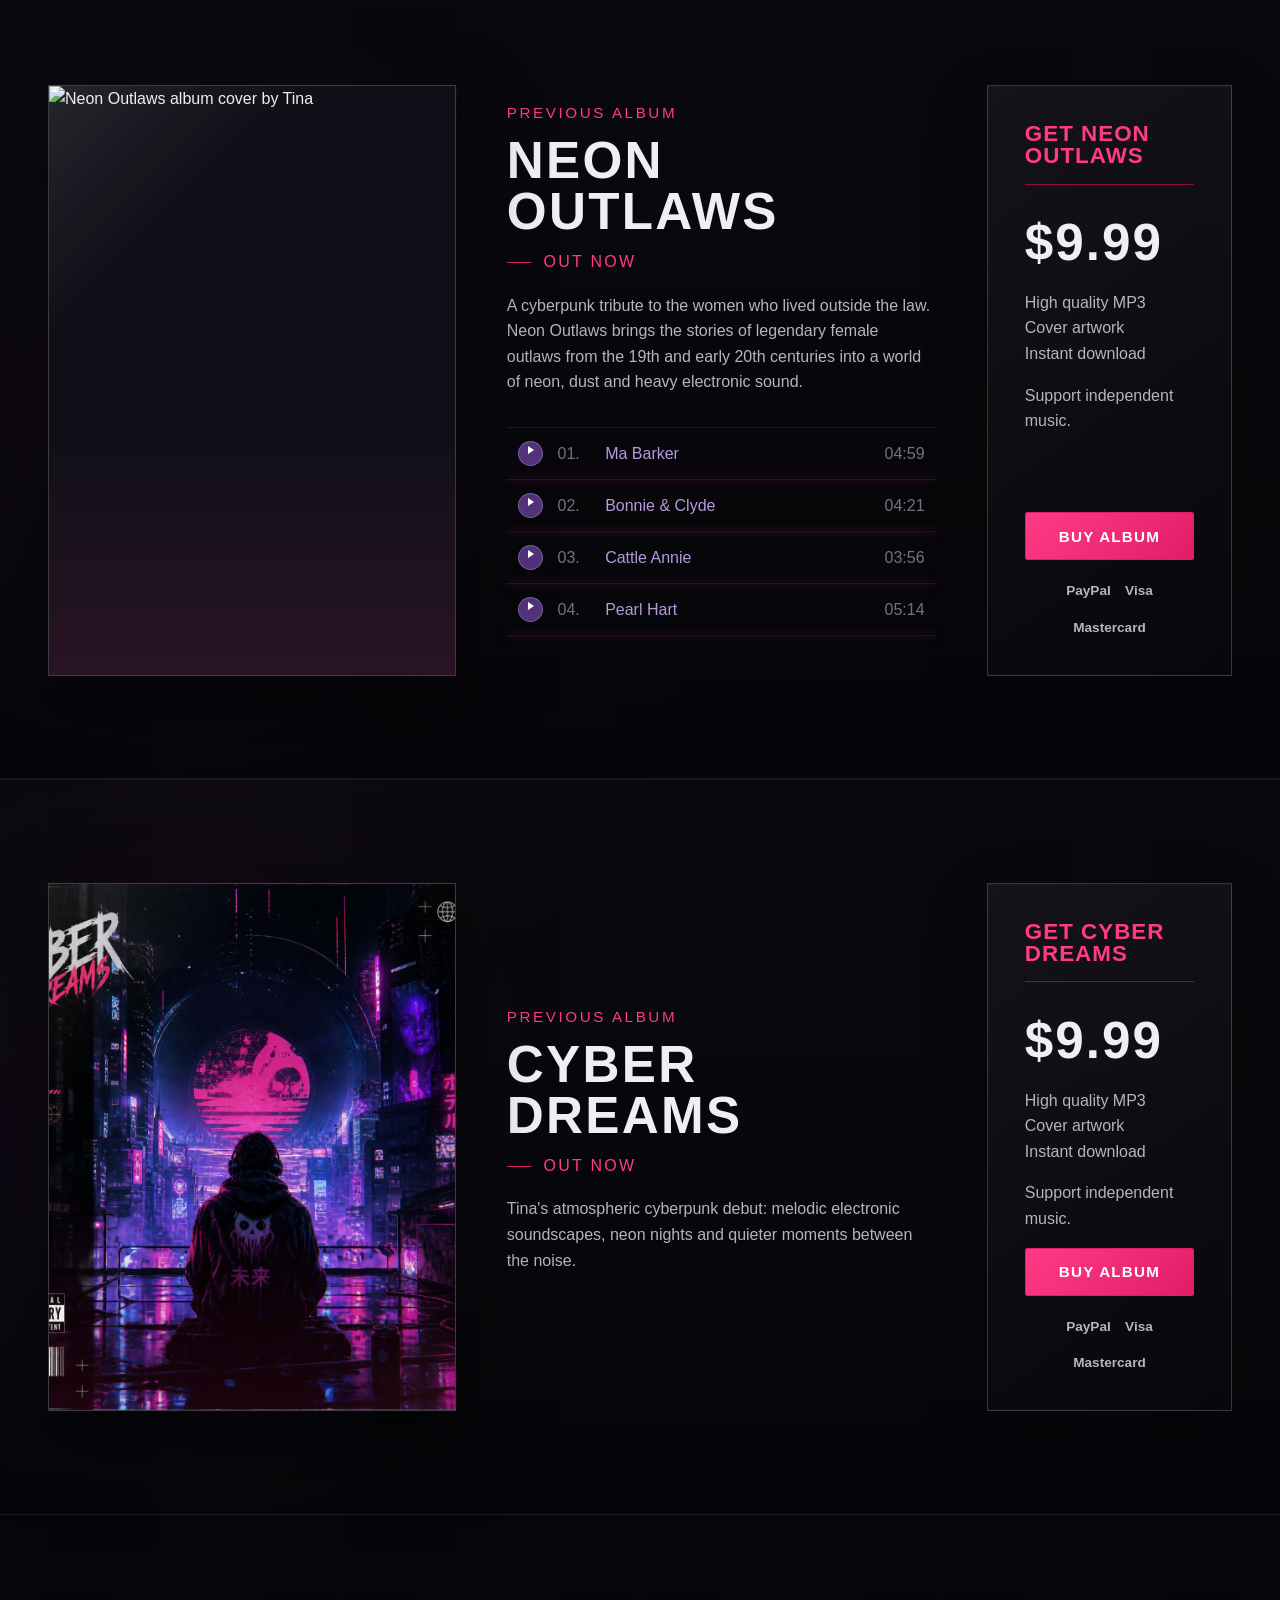
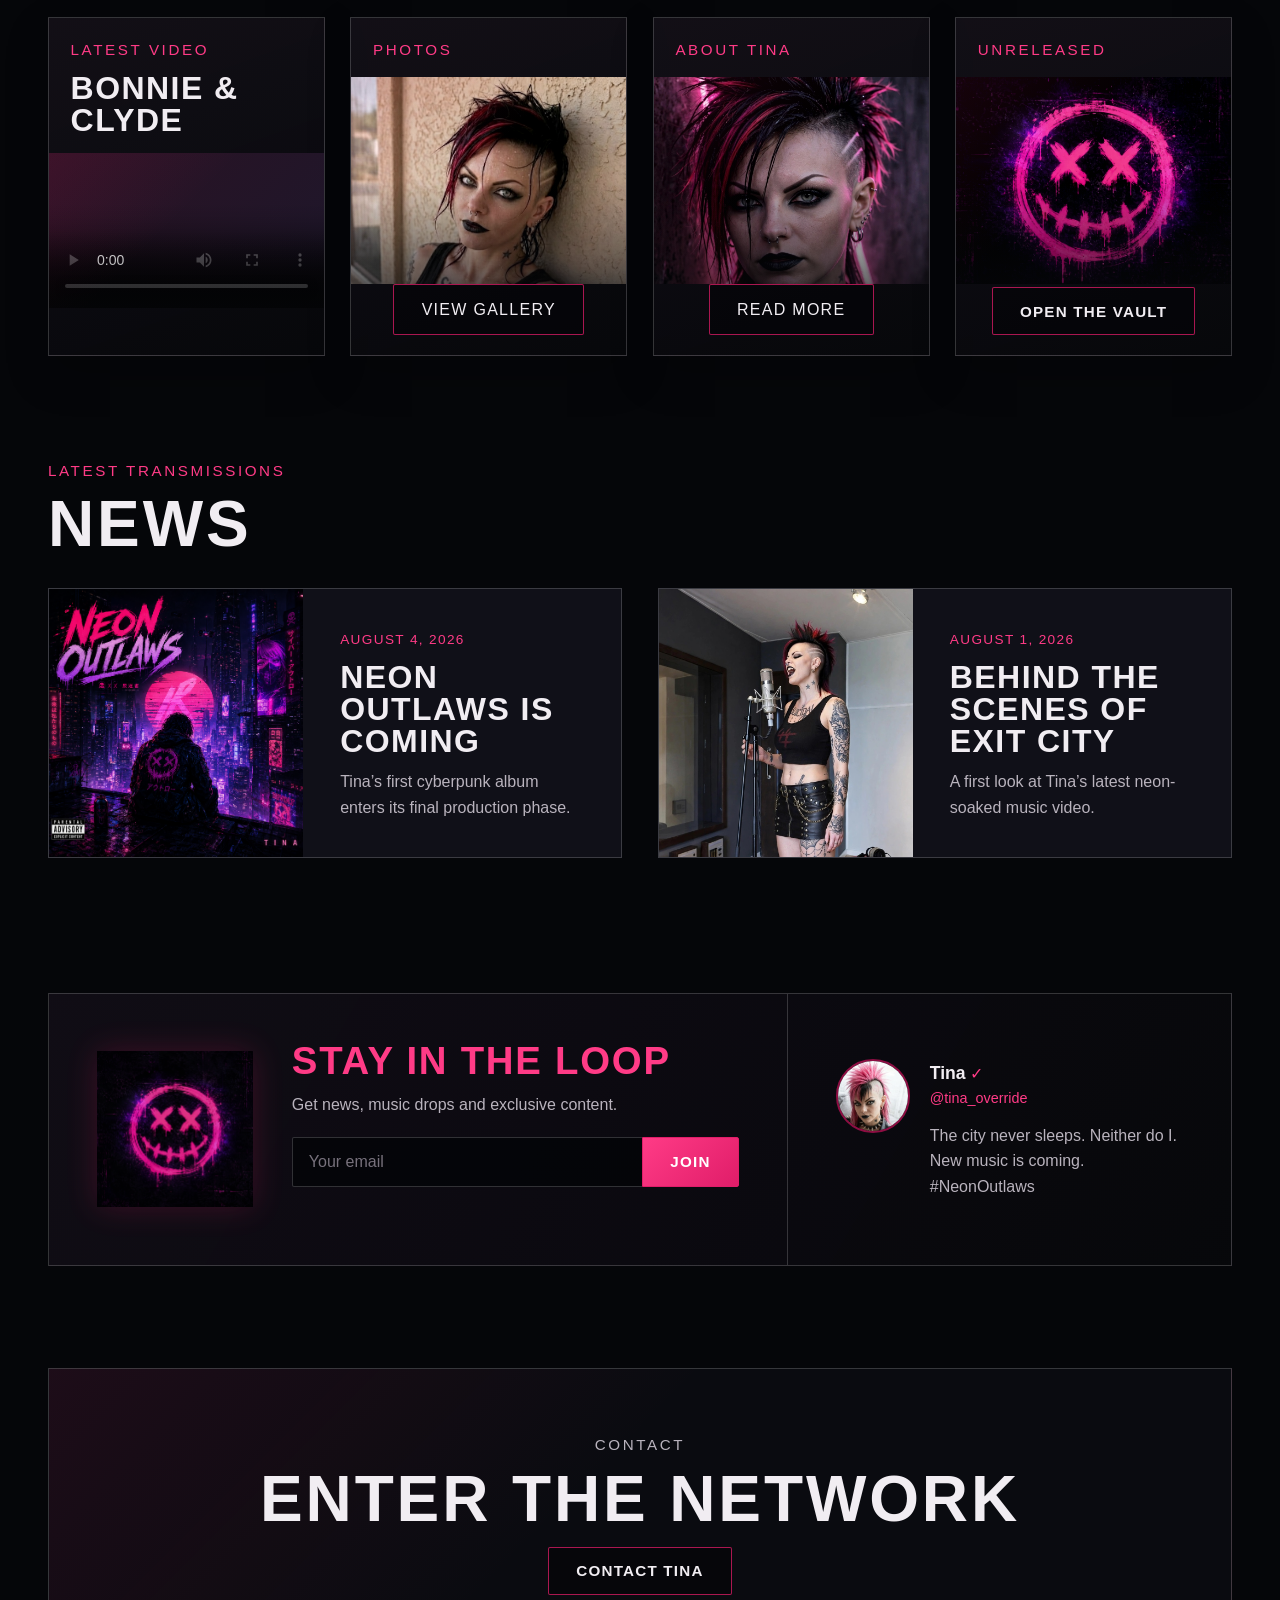
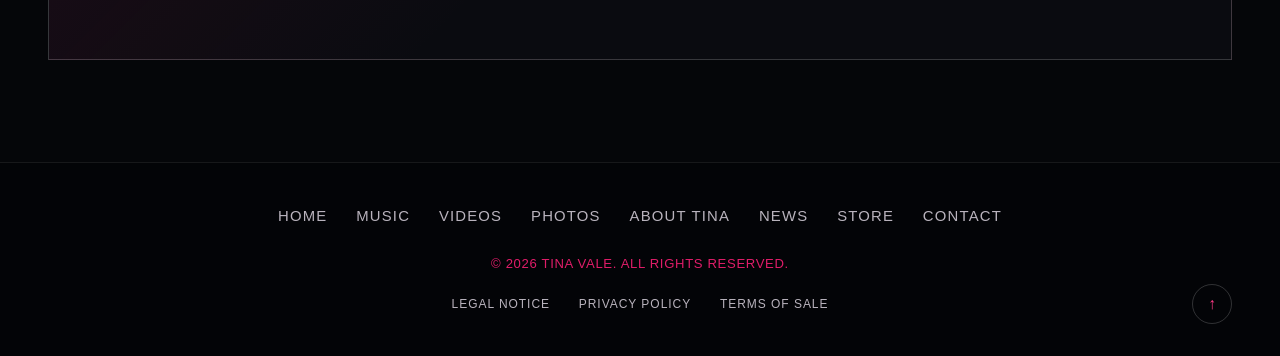
==== commit 9cba2376: "Add files via upload" ====
--- a/index.html
+++ b/index.html
@@ -15,7 +15,7 @@
 
     <!-- Social sharing metadata -->
     <meta property="og:type" content="website">
-    <meta property="og:title" content="Tina - Neon Outlaws">
+    <meta property="og:title" content="Tina ">
     <meta
         property="og:description"
         content="Enter Tina's cyberpunk universe and discover the album Neon Outlaws."
@@ -153,10 +153,10 @@
             </div>
 
             <div class="hero__content">
-                <p class="hero__artist">Tina</p>
+               
 
                 <h1 class="hero__title" id="hero-title">
-                    Neon Outlaws
+                    Tina
                 </h1>
 
                 <p class="hero__tagline">
@@ -176,12 +176,42 @@
             </div>
         </section>
 
-        <!-- Album -->
+        <!-- Music / Discography -->
         <section class="album-section" id="music" aria-labelledby="album-title">
             <div class="album-section__inner">
                 <figure class="album-cover">
                     <img
-                        src="assets/images/neon-outlaws-cover.png"
+                        src="assets/images/NeonNightmareTina_Cover.jpg"
+                        alt="Neon Nightmare album cover by Tina"
+                        width="800"
+                        height="800"
+                    >
+                </figure>
+
+                <div class="album-details">
+                    <p class="eyebrow">New album</p>
+                    <h2 id="album-title">Neon Nightmare</h2>
+                    <p class="album-details__status">Coming soon</p>
+
+                    <p class="album-details__description">
+                        Tina's darkest project yet. A descent into historical nightmares,
+                        heavy electronic textures and massive cinematic drops.
+                    </p>
+                </div>
+
+                <aside class="purchase-card" aria-labelledby="neon-nightmare-store-title">
+                    <h3 id="neon-nightmare-store-title">Coming soon</h3>
+                    <p>Neon Nightmare is currently in production.</p>
+                    <p>Digital release and instant download will be available here.</p>
+                </aside>
+            </div>
+        </section>
+
+        <section class="album-section discography-album" aria-labelledby="neon-outlaws-title">
+            <div class="album-section__inner">
+                <figure class="album-cover">
+                    <img
+                        src="assets/images/Neon_outlaws_image.png"
                         alt="Neon Outlaws album cover by Tina"
                         width="800"
                         height="800"
@@ -189,147 +219,91 @@
                 </figure>
 
                 <div class="album-details">
-                    <p class="eyebrow">New album</p>
-                    <h2 id="album-title">Neon Outlaws</h2>
+                    <p class="eyebrow">Previous album</p>
+                    <h2 id="neon-outlaws-title">Neon Outlaws</h2>
                     <p class="album-details__status">Out now</p>
 
                     <p class="album-details__description">
-                        A dark cyberpunk journey through rebellion, love and
-                        neon-soaked streets. Eleven tracks. No rules.
+                        A cyberpunk tribute to the women who lived outside the law. Neon Outlaws brings the stories of legendary female outlaws from the 19th and early 20th centuries into a world of neon, dust and heavy electronic sound.
                     </p>
 
-                    <ol class="track-list" aria-label="Featured album tracks">
+                    <ol class="track-list" aria-label="Featured Neon Outlaws tracks">
                         <li class="track" data-track-id="ma-barker">
-                            <button
-                                class="track__play"
-                                type="button"
-                                aria-label="Play Ma Barker"
-                            >
-                                Play
-                            </button>
-
+                            <button class="track__play" type="button" aria-label="Play Ma Barker">Play</button>
                             <span class="track__number">01.</span>
                             <span class="track__title">Ma Barker</span>
-                            <time class="track__duration" datetime="PT3M52S">
-                                04:59
-                            </time>
-
-                            <audio preload="none">
-                                <source
-                                    src="assets/audio/Ma_Barker.mp3"
-                                    type="audio/mpeg"
-                                >
-                            </audio>
+                            <time class="track__duration">04:59</time>
+                            <audio preload="none"><source src="assets/audio/Ma_official.mp3" type="audio/mpeg"></audio>
                         </li>
-
                         <li class="track" data-track-id="bonnie-and-clyde">
-                            <button
-                                class="track__play"
-                                type="button"
-                                aria-label="Play Bonnie and Clyde"
-                            >
-                                Play
-                            </button>
-
+                            <button class="track__play" type="button" aria-label="Play Bonnie and Clyde">Play</button>
                             <span class="track__number">02.</span>
                             <span class="track__title">Bonnie &amp; Clyde</span>
-                            <time class="track__duration" datetime="PT4M11S">
-                                03:44
-                            </time>
-
-                            <audio preload="none">
-                                <source
-                                    src="assets/audio/Bonnie_Clyde.mp3"
-                                    type="audio/mpeg"
-                                >
-                            </audio>
+                            <time class="track__duration">04:21</time>
+                            <audio preload="none"><source src="assets/audio/bcofficial.mp3" type="audio/mpeg"></audio>
                         </li>
-
-                        <li class="track" data-track-id="Etta Place">
-                            <button
-                                class="track__play"
-                                type="button"
-                                aria-label="Play Etta Place"
-                            >
-                                Play
-                            </button>
-
+                        <li class="track" data-track-id="cattle_annie">
+                            <button class="track__play" type="button" aria-label="Play Cattle Annie">Play</button>
                             <span class="track__number">03.</span>
-                            <span class="track__title">Etta Place</span>
-                            <time class="track__duration" datetime="PT4M27S">
-                                04:27
-                            </time>
-
-                            <audio preload="none">
-                                <source
-                                    src="assets/audio/Etta_Place.mp3"
-                                    type="audio/mpeg"
-                                >
-                            </audio>
+                            <span class="track__title">Cattle Annie</span>
+                            <time class="track__duration">03:56</time>
+                            <audio preload="none"><source src="assets/audio/Annie.mp3" type="audio/mpeg"></audio>
                         </li>
-
                         <li class="track" data-track-id="pearl-hart">
-                            <button
-                                class="track__play"
-                                type="button"
-                                aria-label="Play Pearl Hart"
-                            >
-                                Play
-                            </button>
-
+                            <button class="track__play" type="button" aria-label="Play Pearl Hart">Play</button>
                             <span class="track__number">04.</span>
                             <span class="track__title">Pearl Hart</span>
-                            <time class="track__duration" datetime="PT3M48S">
-                                05:14
-                            </time>
-
-                            <audio preload="none">
-                                <source
-                                    src="assets/audio/Pearl_Hart.mp3"
-                                    type="audio/mpeg"
-                                >
-                            </audio>
+                            <time class="track__duration">05:14</time>
+                            <audio preload="none"><source src="assets/audio/Pearl_Hart_official.mp3" type="audio/mpeg"></audio>
                         </li>
                     </ol>
-
-                   
                 </div>
 
-                <aside
-                    class="purchase-card"
-                    id="store"
-                    aria-labelledby="purchase-title"
-                >
-                    <h3 id="purchase-title">Get the album</h3>
-
-                    <p class="purchase-card__price">
-                        <span class="visually-hidden">Price:</span>
-                        $9.99
+                <aside class="purchase-card" id="store" aria-labelledby="neon-outlaws-store-title">
+                    <h3 id="neon-outlaws-store-title">Get Neon Outlaws</h3>
+                    <p class="purchase-card__price"><span class="visually-hidden">Price:</span>$9.99</p>
+                    <p>High quality MP3<br>Cover artwork<br>Instant download</p>
+                    <p>Support independent music.</p>
+                    <button class="button button--primary purchase-button" type="button"
+                        data-product-id="neon-outlaws-digital">Buy album</button>
+                    <ul class="payment-methods" aria-label="Future accepted payment methods">
+                        <li>PayPal</li><li>Visa</li><li>Mastercard</li>
+                    </ul>
+                </aside>
+            </div>
+        </section>
+
+        <section class="album-section discography-album" aria-labelledby="cyber-dreams-title">
+            <div class="album-section__inner">
+                <figure class="album-cover">
+                    <img
+                        src="assets/images/cyberdreams.png"
+                        alt="Cyber Dreams album cover by Tina"
+                        width="800"
+                        height="800"
+                    >
+                </figure>
+
+                <div class="album-details">
+                    <p class="eyebrow">Previous album</p>
+                    <h2 id="cyber-dreams-title">Cyber Dreams</h2>
+                    <p class="album-details__status">Out now</p>
+
+                    <p class="album-details__description">
+                        Tina's atmospheric cyberpunk debut: melodic electronic soundscapes,
+                        neon nights and quieter moments between the noise.
                     </p>
-
-                    <p>
-                        High quality MP3<br>
-                        Cover artwork<br>
-                        Instant download
-                    </p>
-
+                </div>
+
+                <aside class="purchase-card" aria-labelledby="cyber-dreams-store-title">
+                    <h3 id="cyber-dreams-store-title">Get Cyber Dreams</h3>
+                    <p class="purchase-card__price"><span class="visually-hidden">Price:</span>$9.99</p>
+                    <p>High quality MP3<br>Cover artwork<br>Instant download</p>
                     <p>Support independent music.</p>
-
-                    <button
-                        class="button button--primary purchase-button"
-                        type="button"
-                        data-product-id="neon-outlaws-digital"
-                    >
-                        Buy album
-                    </button>
-
-                    <ul
-                        class="payment-methods"
-                        aria-label="Future accepted payment methods"
-                    >
-                        <li>PayPal</li>
-                        <li>Visa</li>
-                        <li>Mastercard</li>
+                    <button class="button button--primary purchase-button" type="button"
+                        data-product-id="cyber-dreams-digital">Buy album</button>
+                    <ul class="payment-methods" aria-label="Future accepted payment methods">
+                        <li>PayPal</li><li>Visa</li><li>Mastercard</li>
                     </ul>
                 </aside>
             </div>
@@ -347,18 +321,18 @@
             <div class="card-grid">
                <article class="content-card content-card--video" id="videos">
     <p class="eyebrow">Latest video</p>
-    <h3>Pearl Hart</h3>
+    <h3>Bonnie & Clyde</h3>
 
     <div class="content-card__media local-video">
         <video
             controls
             preload="metadata"
-            poster="assets/images/pearl-hart-thumbnail.png"
+            poster="assets/images/Bonnie_clyde.jpg"
         >
-            <source
-                src="assets/videos/TpearlhartfLow.mp4"
-                type="video/mp4"
-            >
+          
+                <source src="https://cdn.jumpshare.com/preview/OT08duRthA_0AL9iwbDsxbWtut7c-Fd1zvTrK1BocKAXL4SKARrsG3Wi8PfBSkWRRkHnK6tKoReu9NgMCwh_z0liXMwqwCZIfydvUmoymjpUQ26DtCK7QsoeK7U5PfH4PNhnmaOxspzbrKyayM7TUXij_tnfEaukEkHZNO2k4w0-4h3unfsVFOq8J.mp4">
+               
+        
             Your browser does not support HTML5 video.
         </video>
     </div>
@@ -402,22 +376,33 @@
                     </button>
                 </article>
 
-                <article class="content-card">
-                    <p class="eyebrow">Previous Albums</p>
-                    
-                    <div class="content-card__media">
+                <article class="content-card" id="unreleased">
+                    <p class="eyebrow">Unreleased</p>
+                    <h3 class="visually-hidden">Unreleased songs</h3>
+
+                    <button
+                        class="content-card__media unreleased-trigger"
+                        type="button"
+                        aria-haspopup="dialog"
+                        aria-controls="unreleased-modal"
+                    >
                         <img
-                            src="assets/images/cyberdreams.png"
-                            alt="Crowd silhouettes under pink stage lights"
+                            src="assets/images/tina-symbol.png"
+                            alt="Unreleased songs from Tina"
                             width="800"
                             height="600"
                             loading="lazy"
                         >
-                    </div>
-
-                    <a class="button button--secondary" href="#news">
-                        More info
-                    </a>
+                    </button>
+
+                    <button
+                        class="button button--secondary unreleased-trigger"
+                        type="button"
+                        aria-haspopup="dialog"
+                        aria-controls="unreleased-modal"
+                    >
+                        Open the vault
+                    </button>
                 </article>
             </div>
         </section>
@@ -611,6 +596,72 @@
 
 
 
+        <!-- Unreleased songs modal -->
+        <div
+            class="faq-modal"
+            id="unreleased-modal"
+            role="dialog"
+            aria-modal="true"
+            aria-labelledby="unreleased-modal-title"
+            aria-hidden="true"
+        >
+            <div class="faq-modal__backdrop" data-unreleased-close></div>
+
+            <div class="faq-modal__dialog">
+                <header class="faq-modal__header">
+                    <div>
+                        <p class="eyebrow">From the vault</p>
+                        <h2 id="unreleased-modal-title">Unreleased</h2>
+                    </div>
+
+                    <button
+                        class="faq-modal__close"
+                        type="button"
+                        aria-label="Close unreleased songs"
+                        data-unreleased-close
+                    >
+                        ×
+                    </button>
+                </header>
+
+                <div class="faq-modal__content">
+                    <div class="album-details" style="width: 100%;">
+                        <p class="album-details__description">
+                            Songs, experiments and forgotten tracks that never received
+                            an official album release.
+                        </p>
+
+                        <ol class="track-list" aria-label="Unreleased Tina songs">
+                            <!--
+                                Add unreleased tracks here using the same structure
+                                as the album tracks. Example:
+
+                            <li class="track" data-track-id="unreleased-example">
+                                <button
+                                    class="track__play"
+                                    type="button"
+                                    aria-label="Play Example"
+                                >
+                                    Play
+                                </button>
+                                <span class="track__number">01.</span>
+                                <span class="track__title">Example</span>
+                                <time class="track__duration">00:00</time>
+                                <audio preload="none">
+                                    <source
+                                        src="assets/audio/example.mp3"
+                                        type="audio/mpeg"
+                                    >
+                                </audio>
+                            </li>
+                            -->
+                        </ol>
+                    </div>
+                </div>
+            </div>
+        </div>
+
+
         <!-- News modal -->
         <div
             class="news-modal"
--- a/assets/css/style.css
+++ b/assets/css/style.css
@@ -1796,4 +1796,219 @@
     object-fit: cover;
     border: 0;
     display: block;
-}+}
+
+/* =========================================================
+   News modal
+   ========================================================= */
+
+body.news-is-open {
+    overflow: hidden;
+}
+
+.news-card__trigger {
+    display: grid;
+    width: 100%;
+    height: 100%;
+    padding: 0;
+    border: 0;
+    background: transparent;
+    color: inherit;
+    cursor: pointer;
+    grid-template-columns: minmax(170px, 0.8fr) 1fr;
+    text-align: left;
+}
+
+.news-card__trigger:focus-visible {
+    outline: 2px solid var(--color-accent-light);
+    outline-offset: -2px;
+}
+
+.news-modal {
+    position: fixed;
+    inset: 0;
+    z-index: 5200;
+    display: grid;
+    padding: clamp(0.75rem, 3vw, 2.5rem);
+    visibility: hidden;
+    place-items: center;
+    opacity: 0;
+    transition:
+        opacity var(--transition-normal),
+        visibility var(--transition-normal);
+}
+
+.news-modal.is-open {
+    visibility: visible;
+    opacity: 1;
+}
+
+.news-modal__backdrop {
+    position: absolute;
+    inset: 0;
+    background:
+        radial-gradient(circle at 70% 18%, rgba(224, 29, 105, 0.14), transparent 30rem),
+        radial-gradient(circle at 20% 80%, rgba(123, 75, 183, 0.14), transparent 28rem),
+        rgba(2, 3, 6, 0.91);
+    backdrop-filter: blur(12px);
+}
+
+.news-modal__dialog {
+    position: relative;
+    z-index: 1;
+    display: flex;
+    width: min(1050px, 100%);
+    max-height: calc(100svh - clamp(1.5rem, 6vw, 5rem));
+    overflow: hidden;
+    border: 1px solid rgba(255, 255, 255, 0.16);
+    background:
+        linear-gradient(145deg, rgba(20, 15, 24, 0.99), rgba(5, 6, 9, 0.99));
+    box-shadow:
+        0 35px 100px rgba(0, 0, 0, 0.72),
+        0 0 42px rgba(224, 29, 105, 0.09);
+    flex-direction: column;
+    transform: translateY(18px) scale(0.985);
+    transition: transform var(--transition-normal);
+}
+
+.news-modal.is-open .news-modal__dialog {
+    transform: translateY(0) scale(1);
+}
+
+.news-modal__header {
+    display: flex;
+    padding: 1.2rem clamp(1rem, 3vw, 2rem);
+    border-bottom: 1px solid rgba(255, 255, 255, 0.09);
+    align-items: center;
+    justify-content: space-between;
+    gap: 1rem;
+}
+
+.news-modal__header .eyebrow {
+    margin-bottom: 0.25rem;
+}
+
+.news-modal__header h2 {
+    margin: 0;
+    font-size: clamp(1.7rem, 4vw, 3rem);
+}
+
+.news-modal__close {
+    display: grid;
+    width: 44px;
+    height: 44px;
+    flex: 0 0 auto;
+    place-items: center;
+    border: 1px solid var(--color-border);
+    border-radius: 50%;
+    background: rgba(4, 4, 8, 0.72);
+    color: var(--color-text);
+    cursor: pointer;
+    font-size: 2rem;
+    line-height: 1;
+    transition:
+        border-color var(--transition-fast),
+        background-color var(--transition-fast),
+        color var(--transition-fast),
+        transform var(--transition-fast);
+}
+
+.news-modal__close:hover {
+    border-color: var(--color-accent-light);
+    background: rgba(224, 29, 105, 0.16);
+    color: var(--color-accent-light);
+    transform: rotate(5deg) scale(1.05);
+}
+
+.news-modal__content {
+    min-height: 0;
+    overflow-y: auto;
+}
+
+.news-modal__article {
+    display: grid;
+    min-height: 430px;
+    grid-template-columns: minmax(280px, 0.85fr) minmax(0, 1.15fr);
+}
+
+.news-modal__article[hidden] {
+    display: none;
+}
+
+.news-modal__media {
+    min-height: 430px;
+    margin: 0;
+    overflow: hidden;
+    border-right: 1px solid rgba(255, 255, 255, 0.1);
+    background: #090a0f;
+}
+
+.news-modal__media img {
+    width: 100%;
+    height: 100%;
+    min-height: 430px;
+    object-fit: cover;
+    filter: saturate(0.95) contrast(1.05);
+}
+
+.news-modal__copy {
+    align-self: center;
+    padding: clamp(1.5rem, 4vw, 3rem);
+}
+
+.news-modal__copy time {
+    display: block;
+    margin-bottom: 0.8rem;
+    color: var(--color-accent-light);
+    font-family: var(--font-heading);
+    font-size: 0.9rem;
+    letter-spacing: 0.1em;
+    text-transform: uppercase;
+}
+
+.news-modal__copy h3 {
+    margin-bottom: 1.4rem;
+    font-size: clamp(1.8rem, 4vw, 3.2rem);
+}
+
+.news-modal__copy p {
+    color: var(--color-text-soft);
+}
+
+.news-modal__copy p:last-child {
+    margin-bottom: 0;
+}
+
+@media (max-width: 760px) {
+    .news-card__trigger {
+        grid-template-columns: 1fr;
+    }
+
+    .news-modal {
+        padding: 0;
+    }
+
+    .news-modal__dialog {
+        width: 100%;
+        min-height: 100svh;
+        max-height: 100svh;
+        border: 0;
+    }
+
+    .news-modal__article {
+        grid-template-columns: 1fr;
+    }
+
+    .news-modal__media {
+        min-height: 250px;
+        max-height: 38svh;
+        border-right: 0;
+        border-bottom: 1px solid rgba(255, 255, 255, 0.1);
+    }
+
+    .news-modal__media img {
+        min-height: 250px;
+        max-height: 38svh;
+    }
+}
+
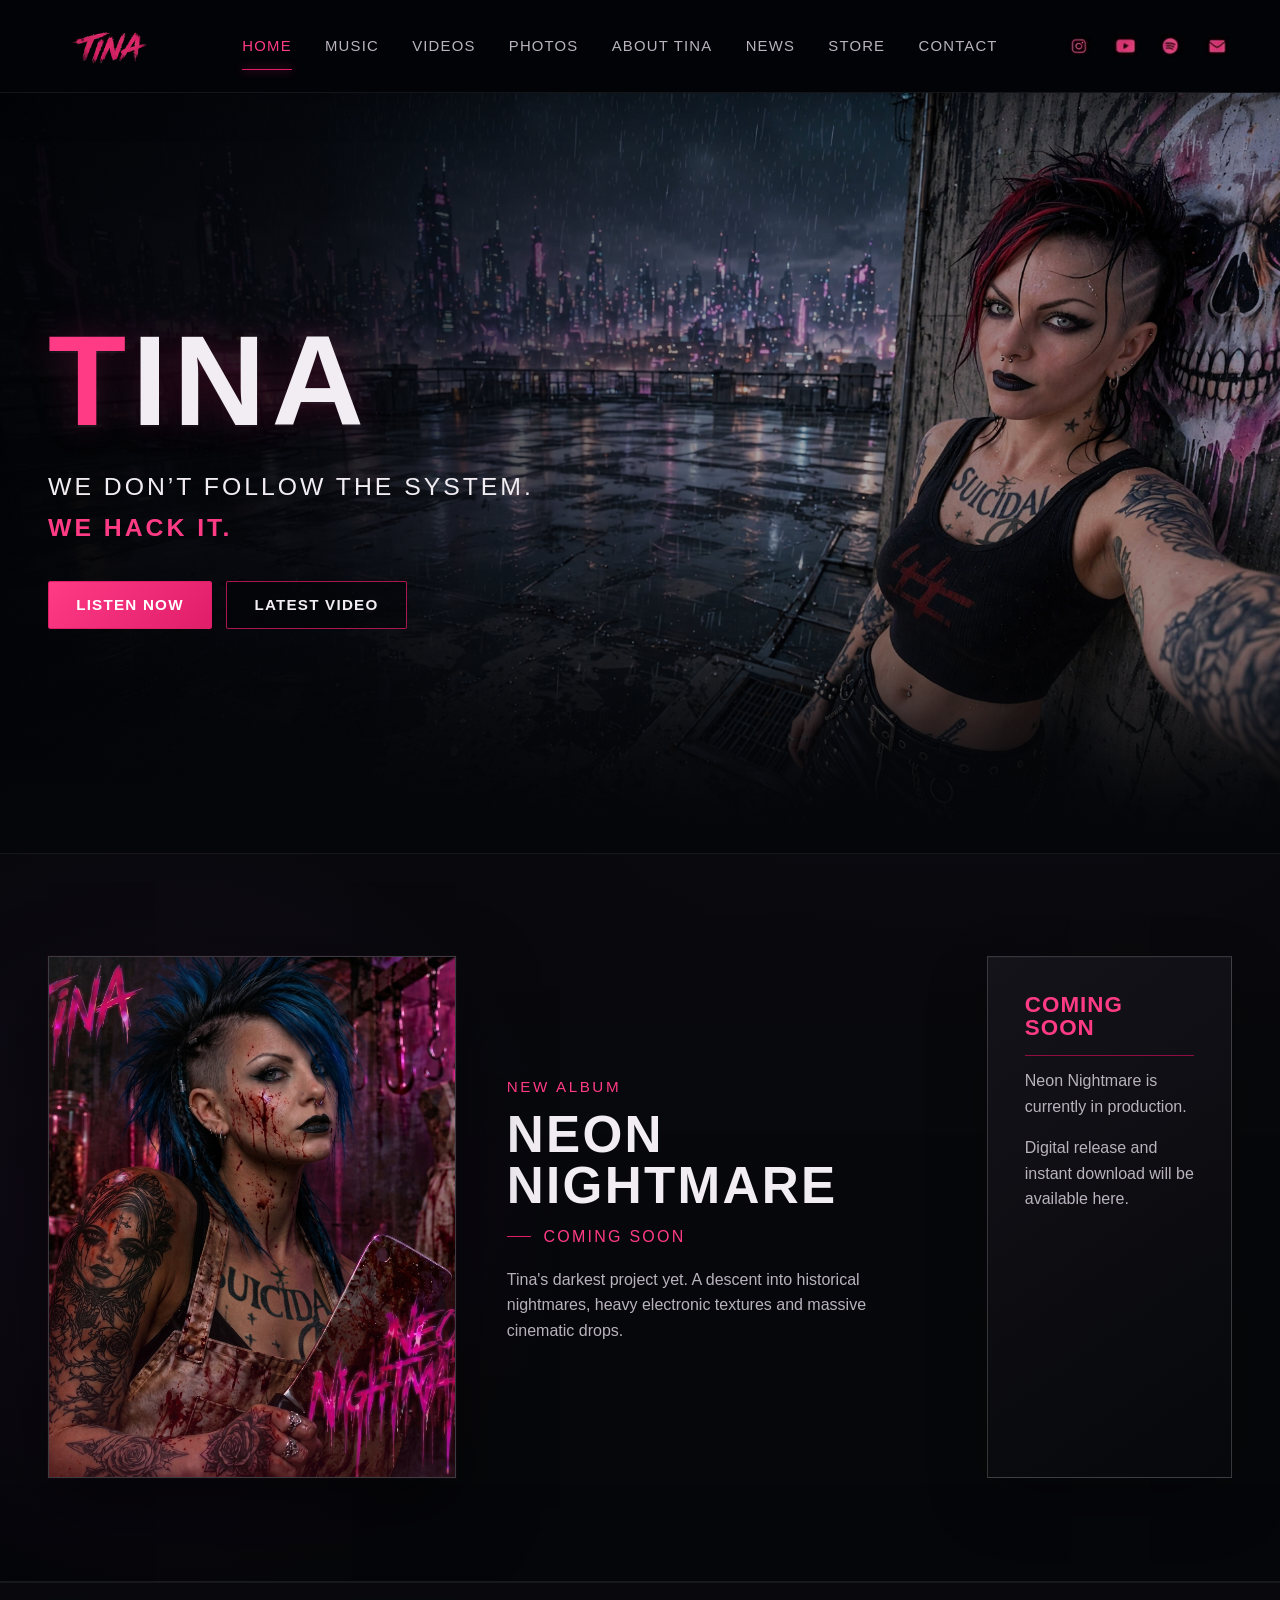
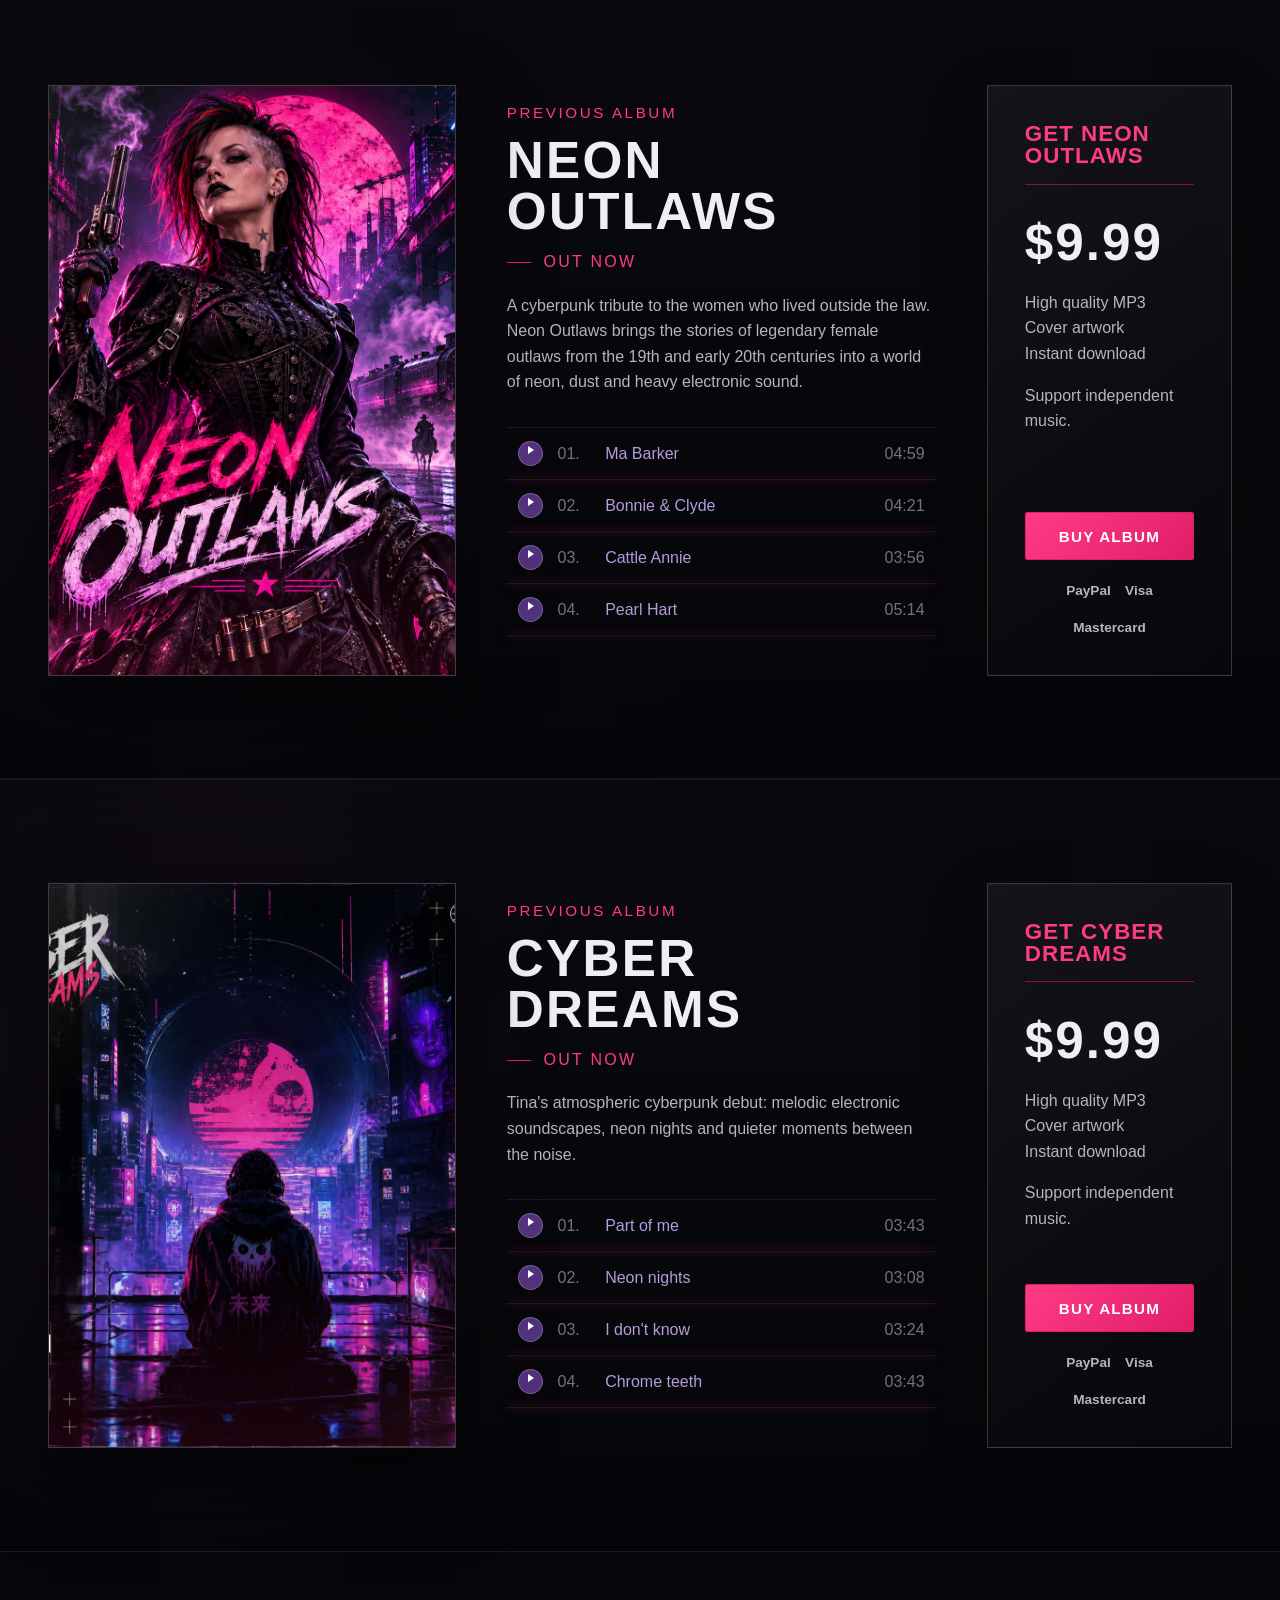
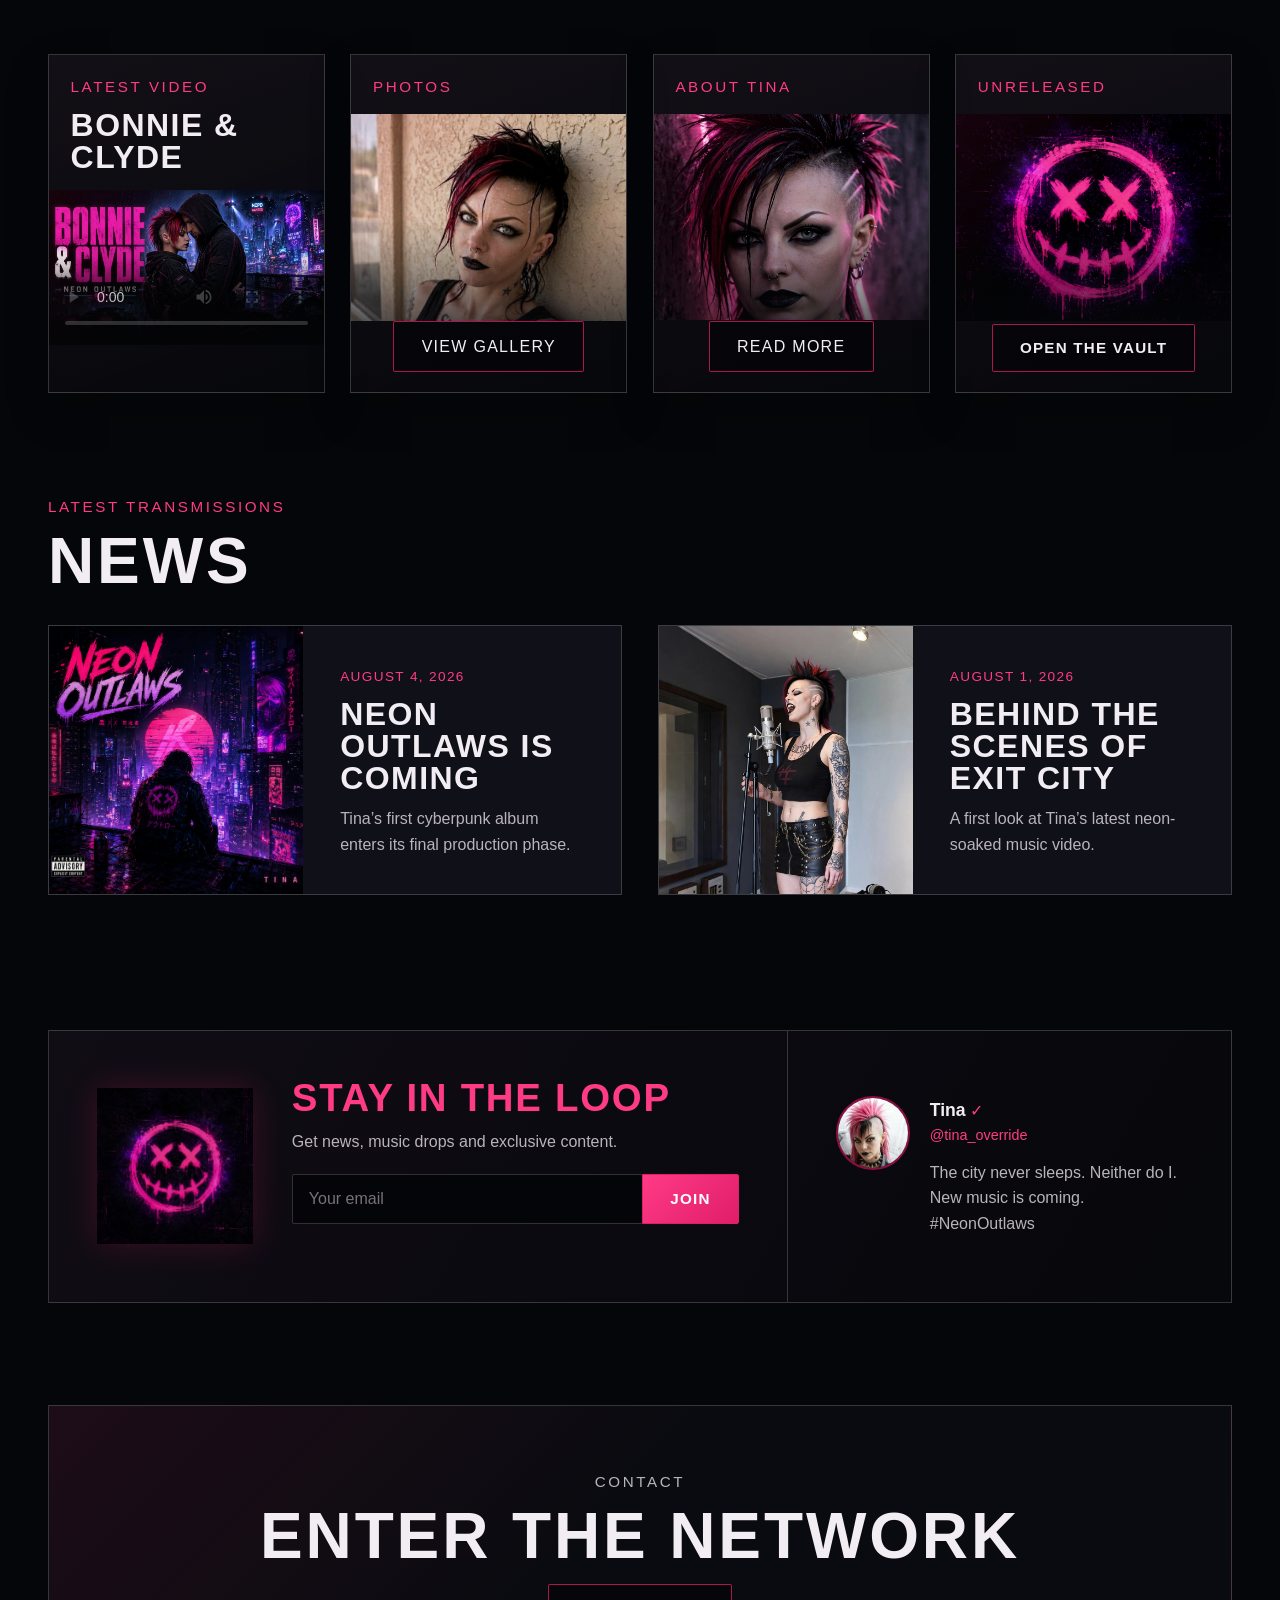
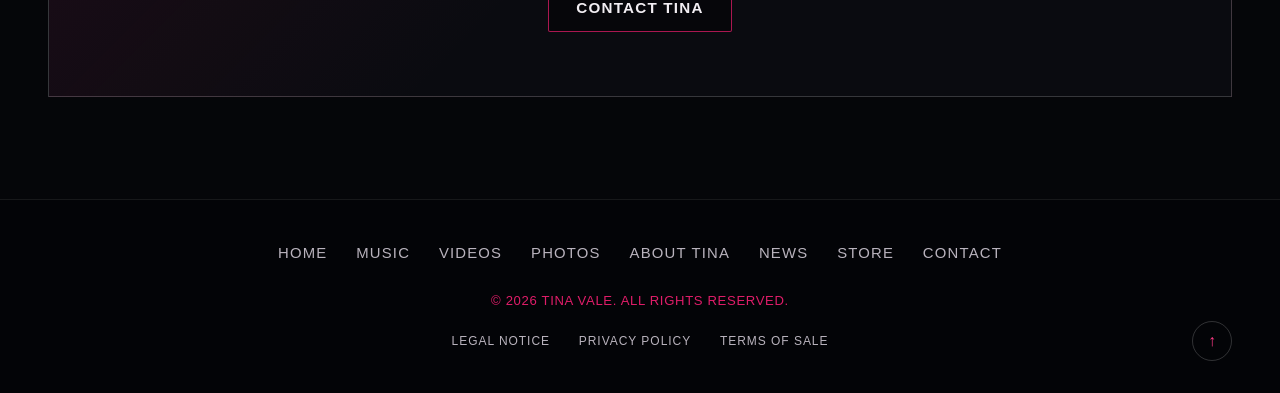
==== commit 7167f8f3: "Add files via upload" ====
--- a/index.html
+++ b/index.html
@@ -293,6 +293,37 @@
                         Tina's atmospheric cyberpunk debut: melodic electronic soundscapes,
                         neon nights and quieter moments between the noise.
                     </p>
+
+                    <ol class="track-list" aria-label="Featured Cyber Dreams tracks">
+                        <li class="track" data-track-id="cyber-dreams-track-1">
+                            <button class="track__play" type="button" aria-label="Play Part of me">Play</button>
+                            <span class="track__number">01.</span>
+                            <span class="track__title">Part of me</span>
+                            <time class="track__duration">03:43</time>
+                            <audio preload="none"><source src="assets/audio/Part_of_me.mp3" type="audio/mpeg"></audio>
+                        </li>
+                        <li class="track" data-track-id="cyber-dreams-track-2">
+                            <button class="track__play" type="button" aria-label="Play Neon nights">Play</button>
+                            <span class="track__number">02.</span>
+                            <span class="track__title">Neon nights</span>
+                            <time class="track__duration">03:08</time>
+                            <audio preload="none"><source src="assets/audio/Neon_nights.mp3" type="audio/mpeg"></audio>
+                        </li>
+                        <li class="track" data-track-id="cyber-dreams-track-3">
+                            <button class="track__play" type="button" aria-label="Play I don't know">Play</button>
+                            <span class="track__number">03.</span>
+                            <span class="track__title">I don't know</span>
+                            <time class="track__duration">03:24</time>
+                            <audio preload="none"><source src="assets/audio/I_dont_know.mp3" type="audio/mpeg"></audio>
+                        </li>
+                        <li class="track" data-track-id="cyber-dreams-track-4">
+                            <button class="track__play" type="button" aria-label="Play Chrome teeth">Play</button>
+                            <span class="track__number">04.</span>
+                            <span class="track__title">Chrome teeth</span>
+                            <time class="track__duration">03:43</time>
+                            <audio preload="none"><source src="assets/audio/Chrome_teeth.mp3" type="audio/mpeg"></audio>
+                        </li>
+                    </ol>
                 </div>
 
                 <aside class="purchase-card" aria-labelledby="cyber-dreams-store-title">
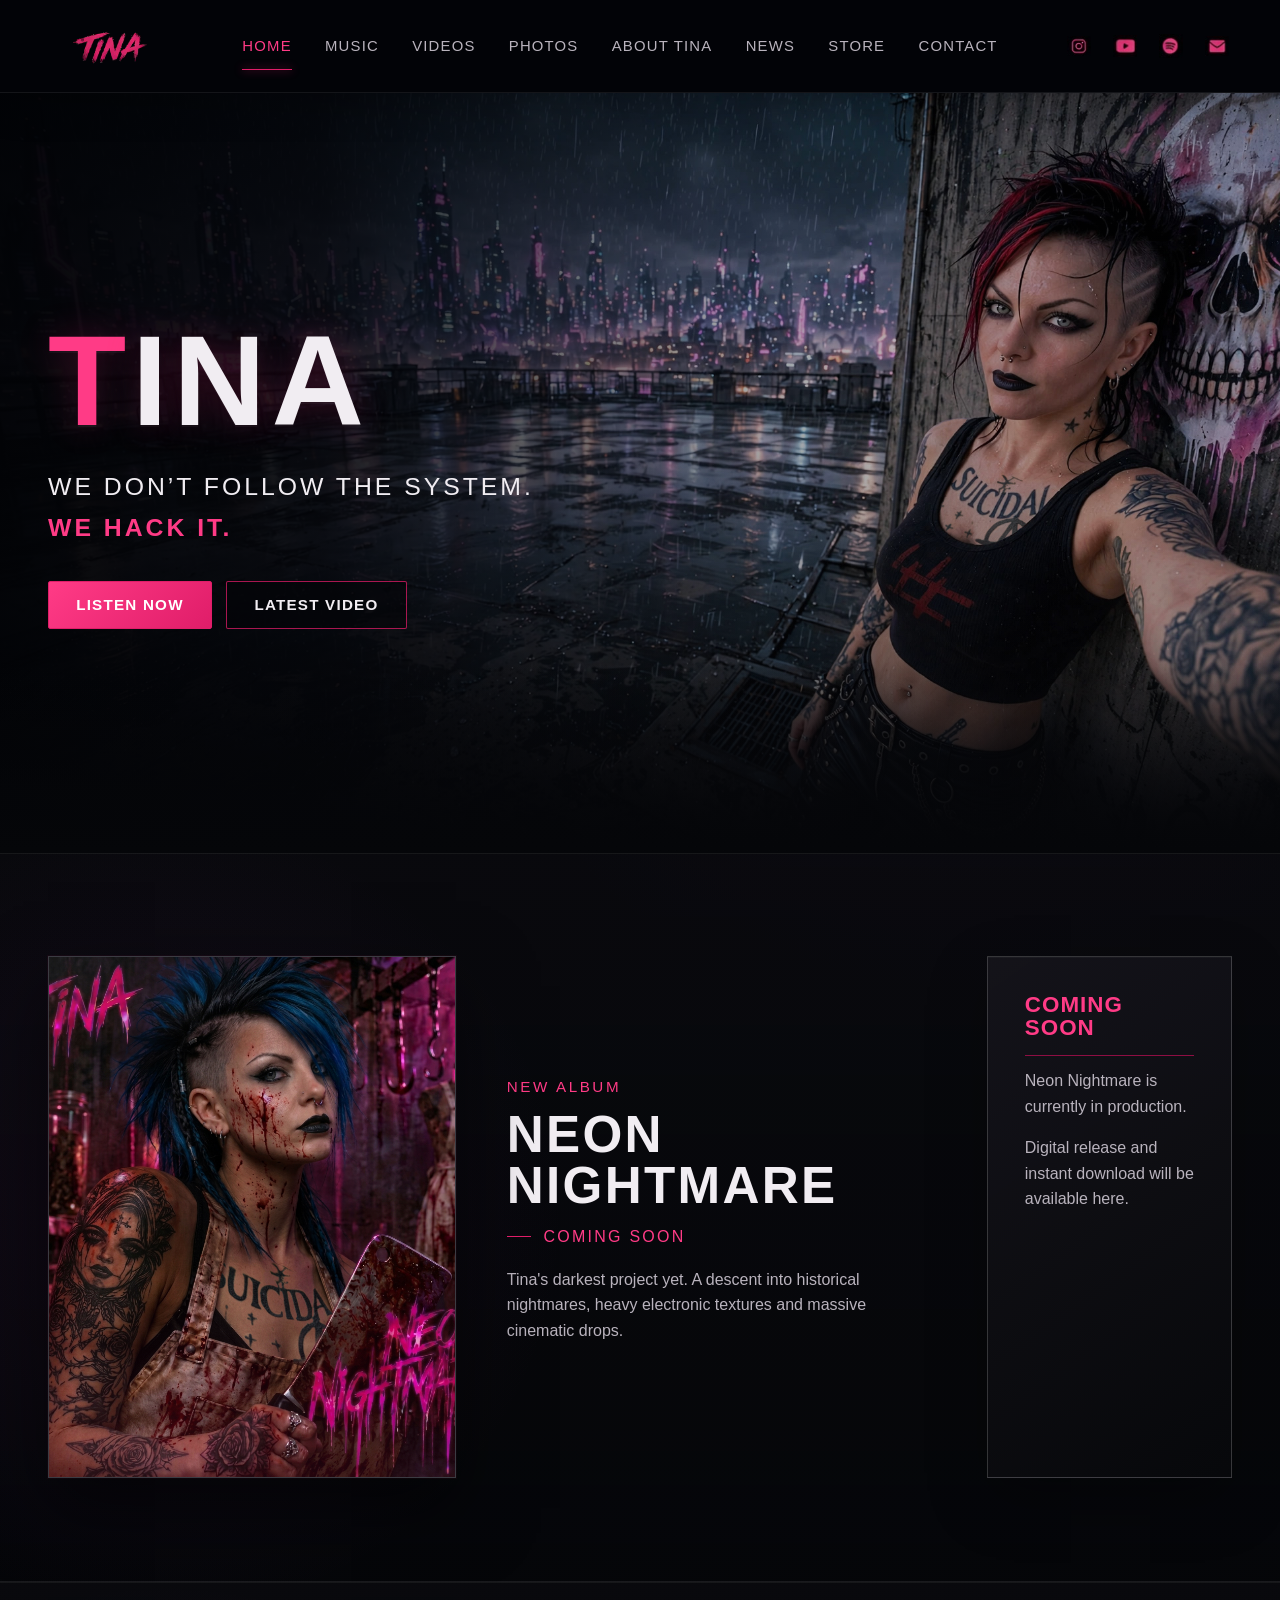
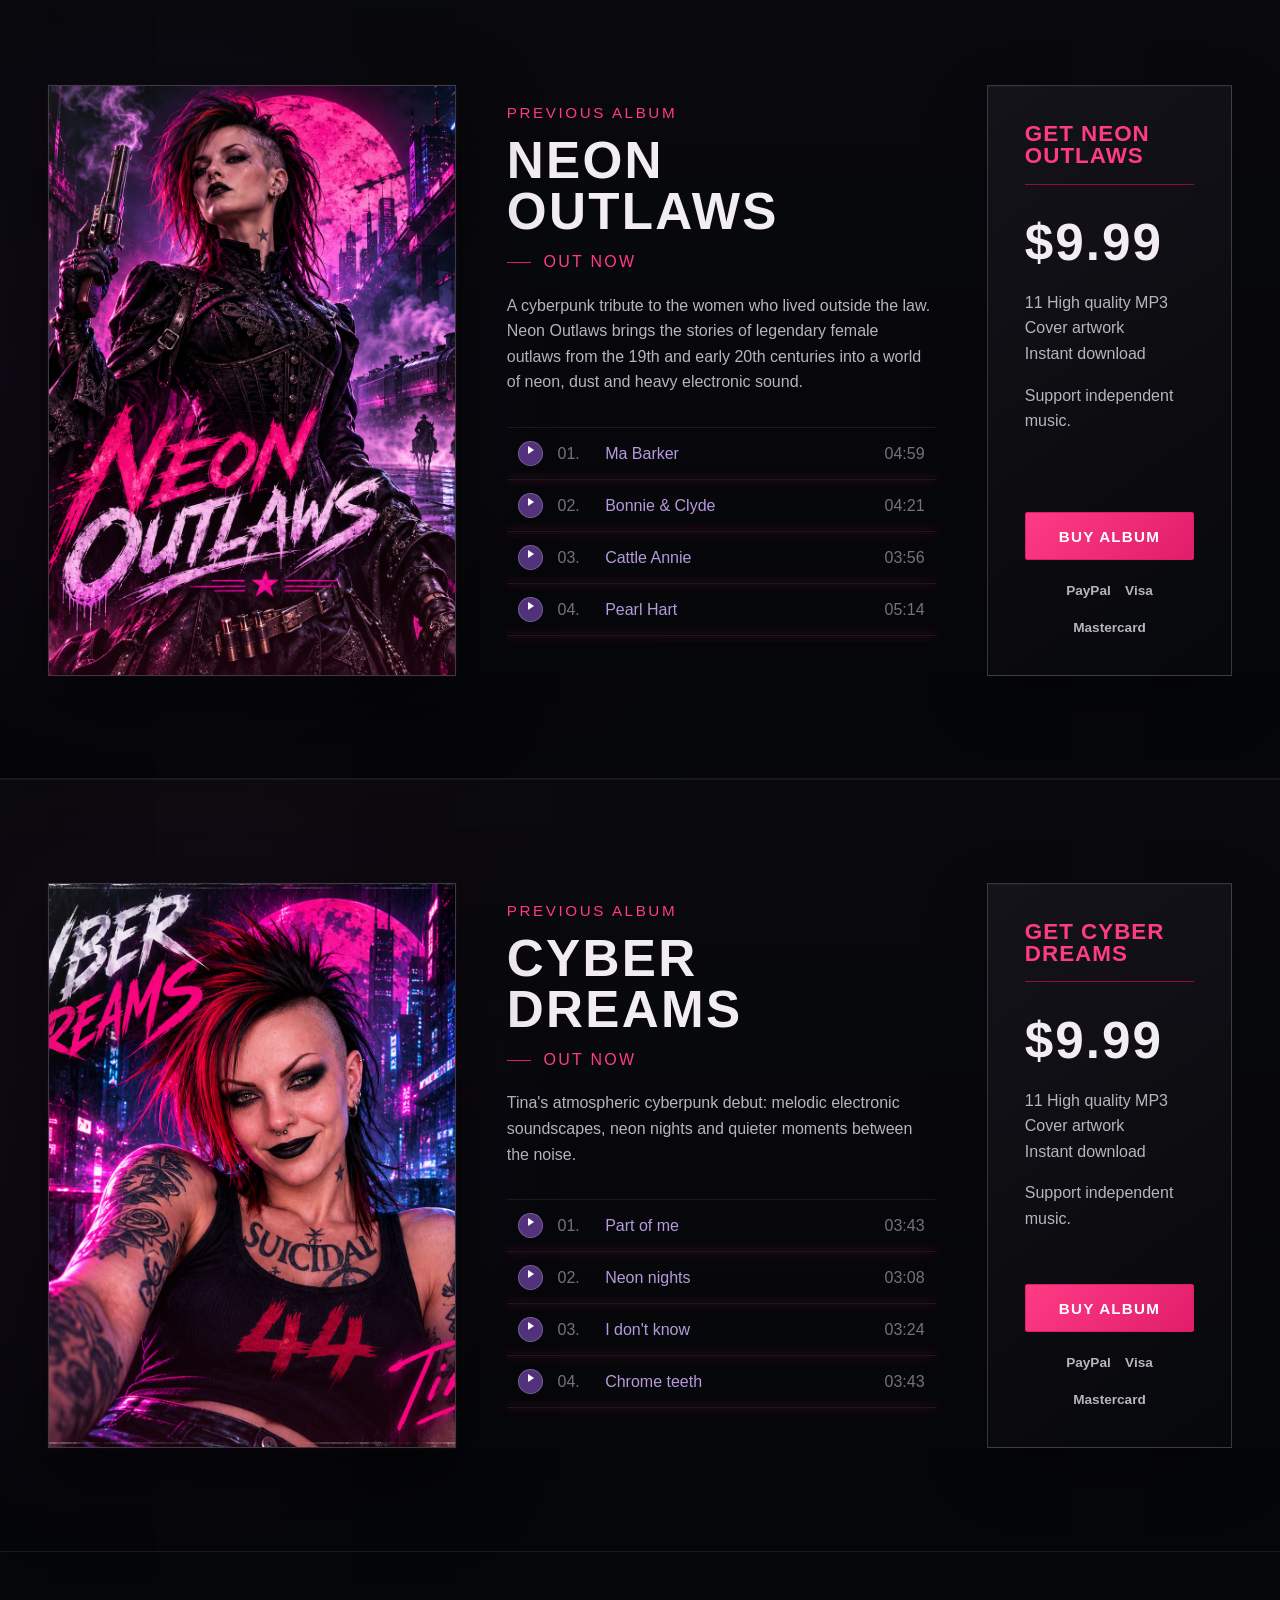
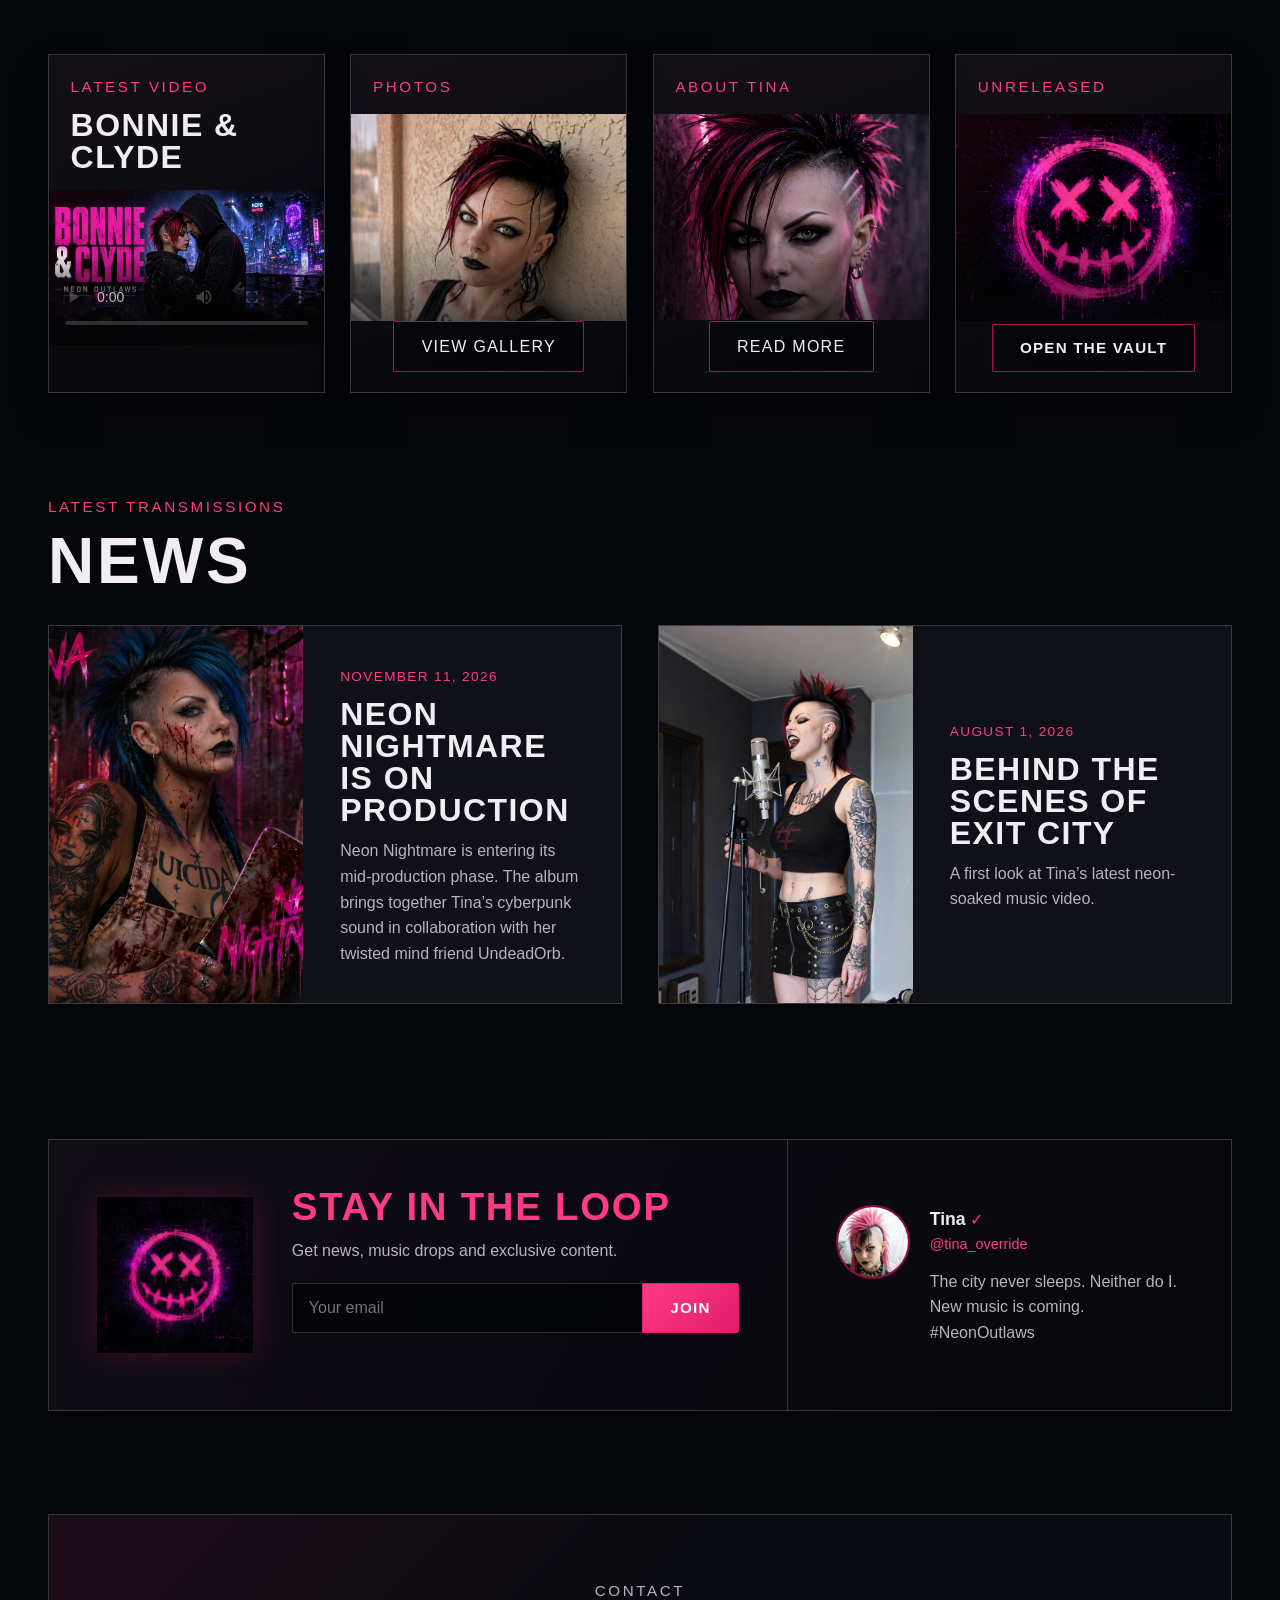
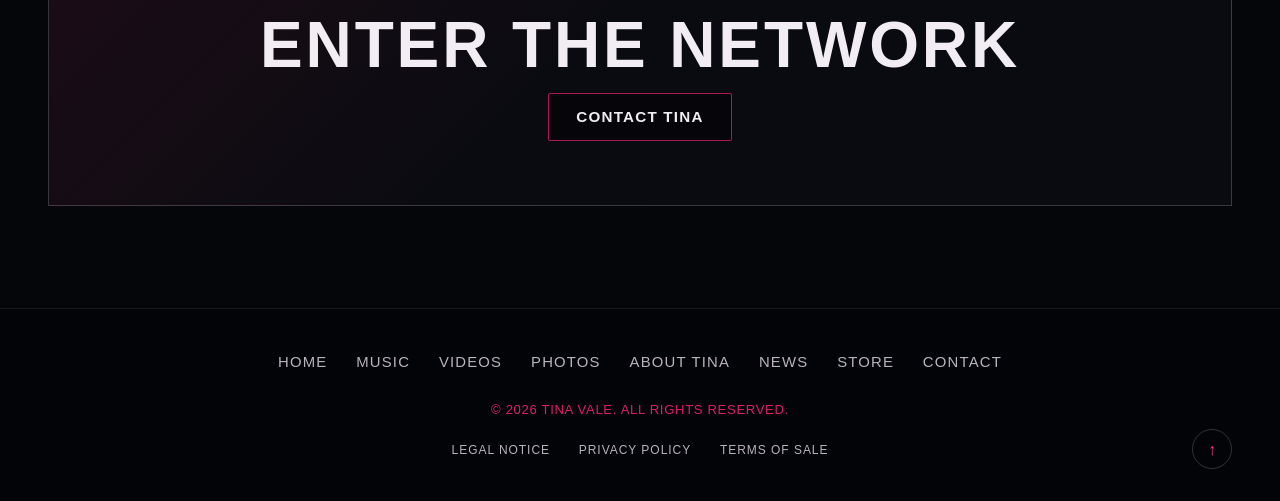
==== commit c0f14bad: "Add files via upload" ====
--- a/index.html
+++ b/index.html
@@ -262,7 +262,7 @@
                 <aside class="purchase-card" id="store" aria-labelledby="neon-outlaws-store-title">
                     <h3 id="neon-outlaws-store-title">Get Neon Outlaws</h3>
                     <p class="purchase-card__price"><span class="visually-hidden">Price:</span>$9.99</p>
-                    <p>High quality MP3<br>Cover artwork<br>Instant download</p>
+                    <p>11 High quality MP3<br>Cover artwork<br>Instant download</p>
                     <p>Support independent music.</p>
                     <button class="button button--primary purchase-button" type="button"
                         data-product-id="neon-outlaws-digital">Buy album</button>
@@ -329,7 +329,7 @@
                 <aside class="purchase-card" aria-labelledby="cyber-dreams-store-title">
                     <h3 id="cyber-dreams-store-title">Get Cyber Dreams</h3>
                     <p class="purchase-card__price"><span class="visually-hidden">Price:</span>$9.99</p>
-                    <p>High quality MP3<br>Cover artwork<br>Instant download</p>
+                    <p>11 High quality MP3<br>Cover artwork<br>Instant download</p>
                     <p>Support independent music.</p>
                     <button class="button button--primary purchase-button" type="button"
                         data-product-id="cyber-dreams-digital">Buy album</button>
@@ -455,7 +455,7 @@
                         aria-controls="news-modal"
                     >
                         <img
-                            src="assets/images/neon-outlaws-cover.png"
+                            src="assets/images/NeonNightmareTina_Cover.jpg"
                             alt=""
                             width="900"
                             height="600"
@@ -463,11 +463,11 @@
                         >
 
                         <div class="news-card__content">
-                            <time datetime="2026-08-04">August 4, 2026</time>
-                            <h3>Neon Outlaws is coming</h3>
+                            <time datetime="2026-11-21">November 11, 2026</time>
+                            <h3>Neon Nightmare is on production</h3>
                             <p>
-                                Tina’s first cyberpunk album enters its final
-                                production phase.
+                                 Neon Nightmare is entering its mid-production phase.
+                                The album brings together Tina’s cyberpunk sound in collaboration with her twisted mind friend UndeadOrb.
                             </p>
                         </div>
                     </button>
@@ -725,8 +725,8 @@
                     <article class="news-modal__article" data-news-article="neon-outlaws" hidden>
                         <figure class="news-modal__media">
                             <img
-                                src="assets/images/neon-outlaws-cover.png"
-                                alt="Neon Outlaws album cover"
+                                src="assets/images/NeonNightmareTina_Cover.jpg"
+                                alt="NeonNightmareTina_Cover"
                                 width="900"
                                 height="900"
                                 loading="lazy"
@@ -734,13 +734,11 @@
                         </figure>
 
                         <div class="news-modal__copy">
-                            <time datetime="2026-08-04">August 4, 2026</time>
-                            <h3>Neon Outlaws is coming</h3>
+                            <time datetime="2026-11-12">November 11, 2026</time>
+                            <h3>Neon Nightmare is in production</h3>
                             <p>
-                                Neon Outlaws is entering its final production phase.
-                                The album brings together Tina’s cyberpunk sound with
-                                stories of rebellion, love and legendary outlaws
-                                reimagined under neon lights.
+                                Neon Nightmare is entering its mid-production phase.
+                                The album brings together Tina’s cyberpunk sound in collaboration with her twisted mind friend UndeadOrb.
                             </p>
                             <p>
                                 Final mixes and visual work are now being prepared.
